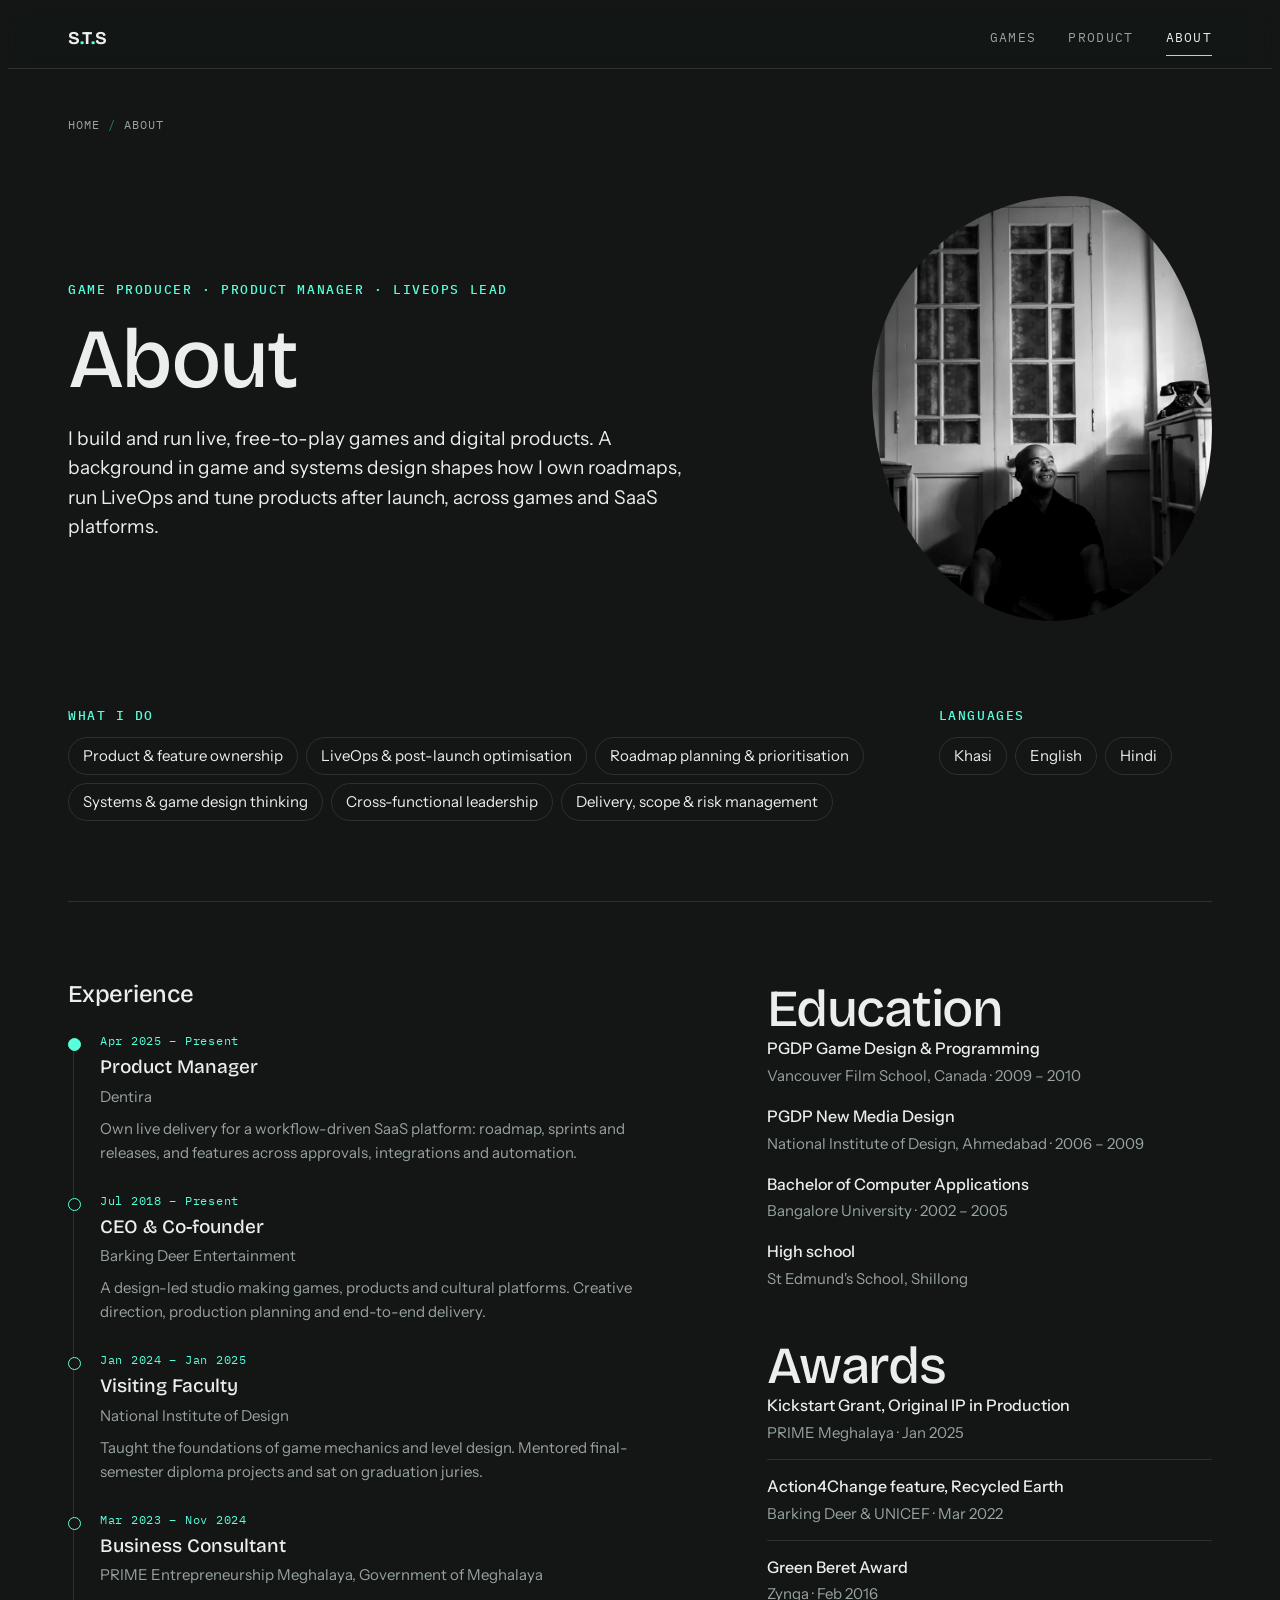
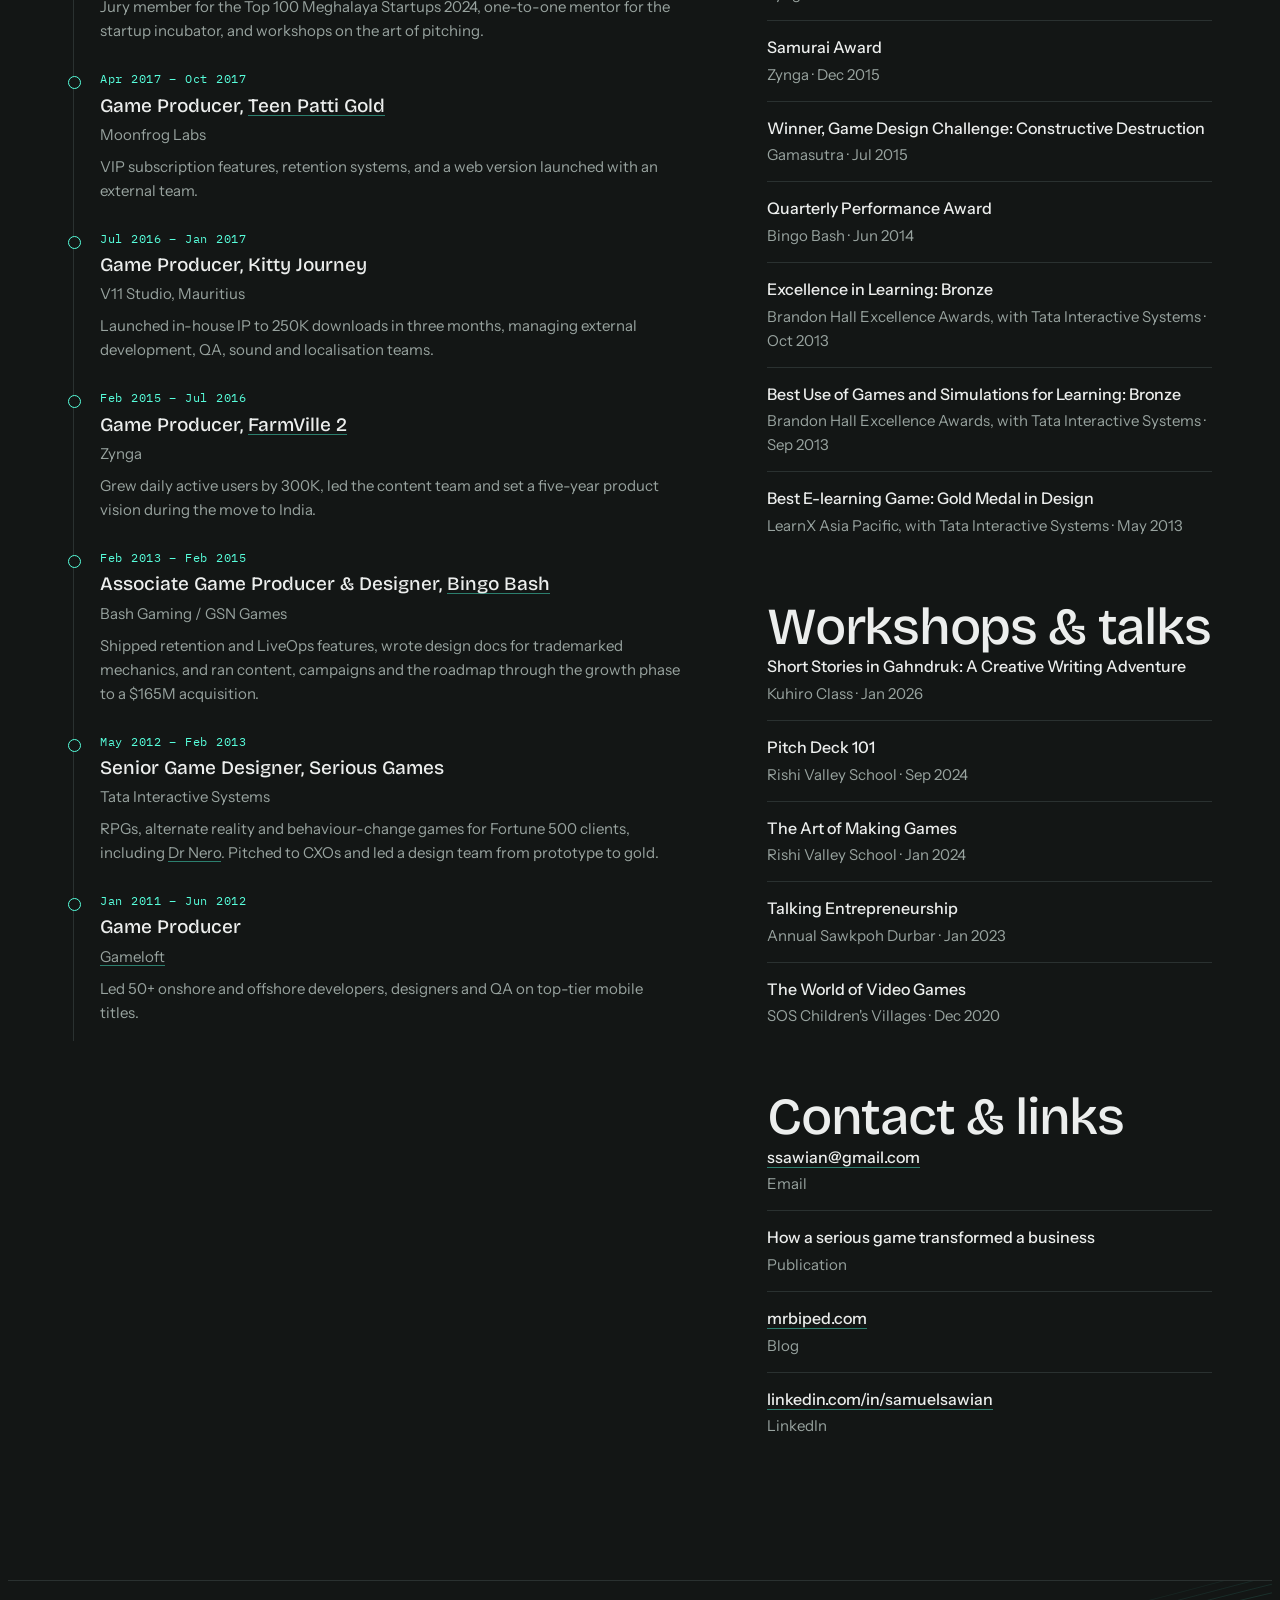
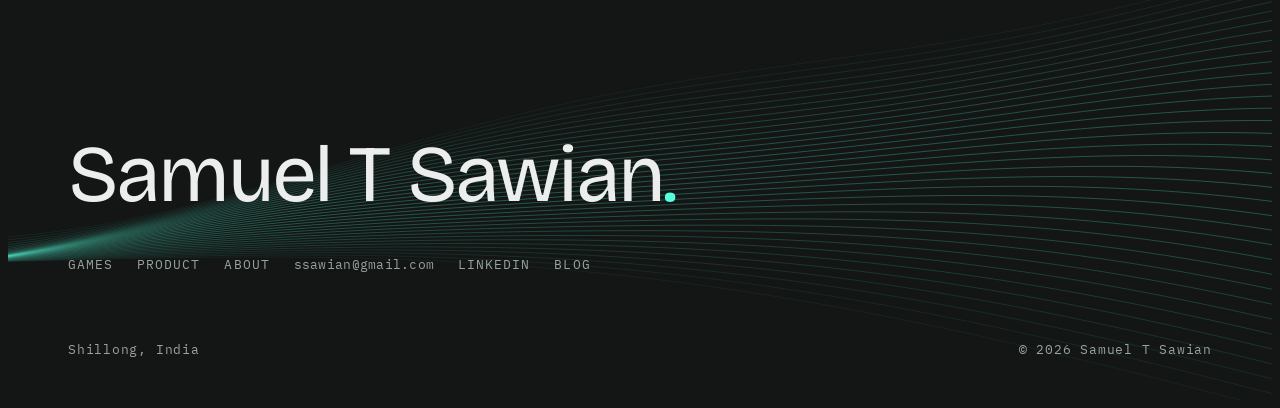
==== about/index.html @ d0a37723 "Portfolio site: multi-page static build Co-Authored-By: Claude Opus 5.5 <noreply@anthropic.com> Clau" ====
<!doctype html>
<html lang="en-IN">
<head>
<meta charset="utf-8">
<meta name="viewport" content="width=device-width, initial-scale=1, viewport-fit=cover">
<title>About Samuel T Sawian | Experience, Awards &amp; Talks</title>
<meta name="description" content="Experience at Dentira, Barking Deer Entertainment, NID, Zynga, GSN, Moonfrog, Tata Interactive and Gameloft, plus awards, education and talks.">
<meta name="author" content="Samuel T Sawian">
<meta name="robots" content="index, follow, max-image-preview:large">
<link rel="canonical" href="https://degrimboy.github.io/portfolio/about/">
<meta name="theme-color" content="#131615">
<meta name="color-scheme" content="dark">
<link rel="icon" href="../favicon.ico" sizes="32x32">
<link rel="icon" href="../assets/favicon.svg" type="image/svg+xml">
<link rel="apple-touch-icon" href="../assets/apple-touch-icon.png">
<link rel="manifest" href="../site.webmanifest">
<link rel="preload" href="../assets/fonts/bricolage-grotesque-latin-wght-normal.woff2" as="font" type="font/woff2" crossorigin>
<link rel="preload" href="../assets/fonts/instrument-sans-latin-400-normal.woff2" as="font" type="font/woff2" crossorigin>
<link rel="stylesheet" href="../assets/site.css">
<meta property="og:site_name" content="Samuel T Sawian">
<meta property="og:type" content="profile">
<meta property="og:title" content="About Samuel T Sawian | Experience, Awards &amp; Talks">
<meta property="og:description" content="Experience at Dentira, Barking Deer Entertainment, NID, Zynga, GSN, Moonfrog, Tata Interactive and Gameloft, plus awards, education and talks.">
<meta property="og:url" content="https://degrimboy.github.io/portfolio/about/">
<meta property="og:image" content="https://degrimboy.github.io/portfolio/assets/og/about.jpg">
<meta property="og:image:width" content="1200">
<meta property="og:image:height" content="630">
<meta property="og:image:alt" content="About Samuel T Sawian | Experience, Awards &amp; Talks">
<meta property="og:locale" content="en_IN">
<meta name="twitter:card" content="summary_large_image">
<meta name="twitter:title" content="About Samuel T Sawian | Experience, Awards &amp; Talks">
<meta name="twitter:description" content="Experience at Dentira, Barking Deer Entertainment, NID, Zynga, GSN, Moonfrog, Tata Interactive and Gameloft, plus awards, education and talks.">
<meta name="twitter:image" content="https://degrimboy.github.io/portfolio/assets/og/about.jpg">
<script type="application/ld+json">{"@context": "https://schema.org", "@graph": [{"@type": "ProfilePage", "name": "About Samuel T Sawian | Experience, Awards & Talks", "description": "Experience at Dentira, Barking Deer Entertainment, NID, Zynga, GSN, Moonfrog, Tata Interactive and Gameloft, plus awards, education and talks.", "inLanguage": "en-IN", "url": "https://degrimboy.github.io/portfolio/about/", "isPartOf": {"@id": "https://degrimboy.github.io/portfolio/#website"}, "primaryImageOfPage": "https://degrimboy.github.io/portfolio/assets/og/about.jpg", "mainEntity": {"@type": "Person", "name": "Samuel T Sawian", "alternateName": "Samuel Sawian", "jobTitle": "Game Producer and Product Manager", "description": "Game producer, product manager and LiveOps lead with over a decade building live, free-to-play games and digital products.", "email": "mailto:ssawian@gmail.com", "sameAs": ["https://www.linkedin.com/in/samuelsawian", "https://mrbiped.com/"], "address": {"@type": "PostalAddress", "addressLocality": "Shillong", "addressRegion": "Meghalaya", "addressCountry": "IN"}, "worksFor": [{"@type": "Organization", "name": "Barking Deer Entertainment"}, {"@type": "Organization", "name": "Dentira"}], "alumniOf": [{"@type": "CollegeOrUniversity", "name": "Vancouver Film School"}, {"@type": "CollegeOrUniversity", "name": "National Institute of Design"}, {"@type": "CollegeOrUniversity", "name": "Bangalore University"}], "knowsLanguage": ["kha", "en", "hi"], "knowsAbout": ["Game design", "Game production", "LiveOps", "Product management", "Free-to-play games", "UX design", "Brand identity"], "@id": "https://degrimboy.github.io/portfolio/#person", "url": "https://degrimboy.github.io/portfolio/", "image": "https://degrimboy.github.io/portfolio/assets/img/portrait.webp"}}, {"@type": "BreadcrumbList", "itemListElement": [{"@type": "ListItem", "position": 1, "name": "Home", "item": "https://degrimboy.github.io/portfolio/"}, {"@type": "ListItem", "position": 2, "name": "About", "item": "https://degrimboy.github.io/portfolio/about/"}]}]}</script>
<script src="../assets/site.js" defer></script>
</head>
<body>
<a class="skip" href="#main">Skip to content</a>
<header class="top">
  <div class="wrap">
    <a class="mark" href="../" aria-label="Samuel T Sawian, home">S<span>.</span>T<span>.</span>S</a>
    <nav class="nav" aria-label="Main"><a href="../games/">Games</a><a href="../product/">Product</a><a href="../about/" aria-current="page">About</a></nav>
  </div>
</header>
<main id="main">
<nav class="crumbs wrap" aria-label="Breadcrumb"><ol><li><a href="../">Home</a></li><li aria-current="page">About</li></ol></nav>
<section class="wrap about-hero">
    <div>
      <span class="label">Game Producer · Product Manager · LiveOps Lead</span>
      <h1 style="margin-top:14px">About</h1>
      <p class="lead">I build and run live, free-to-play games and digital products. A background in game and systems design shapes how I own roadmaps, run LiveOps and tune products after launch, across games and SaaS platforms.</p>
    </div>
    <div class="portrait"><img src="../assets/img/portrait.webp" srcset="../assets/img/portrait-800.webp 800w, ../assets/img/portrait.webp 1208w" sizes="(max-width: 900px) 280px, 340px" alt="Black and white portrait of Samuel T Sawian seated by a window" width="1208" height="1815" fetchpriority="high"></div>
  </section>
  <section class="section" style="padding-top:0">
    <div class="wrap">
      <div class="intro">
        <div>
          <h2 class="label">What I do</h2>
          <ul class="chips">
            <li>Product &amp; feature ownership</li><li>LiveOps &amp; post-launch optimisation</li><li>Roadmap planning &amp; prioritisation</li>
            <li>Systems &amp; game design thinking</li><li>Cross-functional leadership</li><li>Delivery, scope &amp; risk management</li>
          </ul>
        </div>
        <div>
          <h2 class="label">Languages</h2>
          <ul class="chips"><li>Khasi</li><li>English</li><li>Hindi</li></ul>
        </div>
      </div>
      <div class="about-grid">
        <div>
          <h2 class="col-head">Experience</h2>
          <ol class="timeline">
            <li><span class="when">Apr 2025 – Present</span><span class="role">Product Manager</span><span class="where">Dentira</span><span class="what">Own live delivery for a workflow-driven SaaS platform: roadmap, sprints and releases, and features across approvals, integrations and automation.</span></li>
            <li><span class="when">Jul 2018 – Present</span><span class="role">CEO &amp; Co-founder</span><span class="where">Barking Deer Entertainment</span><span class="what">A design-led studio making games, products and cultural platforms. Creative direction, production planning and end-to-end delivery.</span></li>
            <li><span class="when">Jan 2024 – Jan 2025</span><span class="role">Visiting Faculty</span><span class="where">National Institute of Design</span><span class="what">Taught the foundations of game mechanics and level design. Mentored final-semester diploma projects and sat on graduation juries.</span></li>
            <li><span class="when">Mar 2023 – Nov 2024</span><span class="role">Business Consultant</span><span class="where">PRIME Entrepreneurship Meghalaya, Government of Meghalaya</span><span class="what">Jury member for the Top 100 Meghalaya Startups 2024, one-to-one mentor for the startup incubator, and workshops on the art of pitching.</span></li>
            <li><span class="when">Apr 2017 – Oct 2017</span><span class="role">Game Producer, <a href="../games/teen-patti-gold/">Teen Patti Gold</a></span><span class="where">Moonfrog Labs</span><span class="what">VIP subscription features, retention systems, and a web version launched with an external team.</span></li>
            <li><span class="when">Jul 2016 – Jan 2017</span><span class="role">Game Producer, Kitty Journey</span><span class="where">V11 Studio, Mauritius</span><span class="what">Launched in-house IP to 250K downloads in three months, managing external development, QA, sound and localisation teams.</span></li>
            <li><span class="when">Feb 2015 – Jul 2016</span><span class="role">Game Producer, <a href="../games/farmville-2/">FarmVille 2</a></span><span class="where">Zynga</span><span class="what">Grew daily active users by 300K, led the content team and set a five-year product vision during the move to India.</span></li>
            <li><span class="when">Feb 2013 – Feb 2015</span><span class="role">Associate Game Producer &amp; Designer, <a href="../games/bingo-bash/">Bingo Bash</a></span><span class="where">Bash Gaming / GSN Games</span><span class="what">Shipped retention and LiveOps features, wrote design docs for trademarked mechanics, and ran content, campaigns and the roadmap through the growth phase to a $165M acquisition.</span></li>
            <li><span class="when">May 2012 – Feb 2013</span><span class="role">Senior Game Designer, Serious Games</span><span class="where">Tata Interactive Systems</span><span class="what">RPGs, alternate reality and behaviour-change games for Fortune 500 clients, including <a href="../games/dr-nero/">Dr Nero</a>. Pitched to CXOs and led a design team from prototype to gold.</span></li>
            <li><span class="when">Jan 2011 – Jun 2012</span><span class="role">Game Producer</span><span class="where"><a href="../games/gameloft/">Gameloft</a></span><span class="what">Led 50+ onshore and offshore developers, designers and QA on top-tier mobile titles.</span></li>
          </ol>
        </div>
        <div class="side">
          <div>
            <h2 class="h3like">Education</h2>
            <div class="edu">
              <div><b>PGDP Game Design &amp; Programming</b><span>Vancouver Film School, Canada · 2009 – 2010</span></div>
              <div><b>PGDP New Media Design</b><span>National Institute of Design, Ahmedabad · 2006 – 2009</span></div>
              <div><b>Bachelor of Computer Applications</b><span>Bangalore University · 2002 – 2005</span></div>
              <div><b>High school</b><span>St Edmund's School, Shillong</span></div>
            </div>
          </div>
          <div>
            <h2 class="h3like">Awards</h2>
            <ul class="awards">
              <li><b>Kickstart Grant, Original IP in Production</b><span>PRIME Meghalaya · Jan 2025</span></li>
              <li><b>Action4Change feature, Recycled Earth</b><span>Barking Deer &amp; UNICEF · Mar 2022</span></li>
              <li><b>Green Beret Award</b><span>Zynga · Feb 2016</span></li>
              <li><b>Samurai Award</b><span>Zynga · Dec 2015</span></li>
              <li><b>Winner, Game Design Challenge: Constructive Destruction</b><span>Gamasutra · Jul 2015</span></li>
              <li><b>Quarterly Performance Award</b><span>Bingo Bash · Jun 2014</span></li>
              <li><b>Excellence in Learning: Bronze</b><span>Brandon Hall Excellence Awards, with Tata Interactive Systems · Oct 2013</span></li>
              <li><b>Best Use of Games and Simulations for Learning: Bronze</b><span>Brandon Hall Excellence Awards, with Tata Interactive Systems · Sep 2013</span></li>
              <li><b>Best E-learning Game: Gold Medal in Design</b><span>LearnX Asia Pacific, with Tata Interactive Systems · May 2013</span></li>
            </ul>
          </div>
          <div>
            <h2 class="h3like">Workshops &amp; talks</h2>
            <ul class="awards">
              <li><b>Short Stories in Gahndruk: A Creative Writing Adventure</b><span>Kuhiro Class · Jan 2026</span></li>
              <li><b>Pitch Deck 101</b><span>Rishi Valley School · Sep 2024</span></li>
              <li><b>The Art of Making Games</b><span>Rishi Valley School · Jan 2024</span></li>
              <li><b>Talking Entrepreneurship</b><span>Annual Sawkpoh Durbar · Jan 2023</span></li>
              <li><b>The World of Video Games</b><span>SOS Children's Villages · Dec 2020</span></li>
            </ul>
          </div>
          <div>
            <h2 class="h3like">Contact &amp; links</h2>
            <ul class="awards">
              <li><b><a href="mailto:ssawian@gmail.com">ssawian@gmail.com</a></b><span>Email</span></li>
              <li><b>How a serious game transformed a business</b><span>Publication</span></li>
              <li><b><a href="https://mrbiped.com/" target="_blank" rel="noopener">mrbiped.com</a></b><span>Blog</span></li>
              <li><b><a href="https://www.linkedin.com/in/samuelsawian" target="_blank" rel="noopener">linkedin.com/in/samuelsawian</a></b><span>LinkedIn</span></li>
            </ul>
          </div>
        </div>
      </div>
    </div>
  </section>
</main>
<footer class="end">
  <canvas id="waves2" aria-hidden="true"></canvas>
  <div class="wrap foot">
    <div class="foot-top">
      <p>Samuel T Sawian<span style="color:var(--accent)">.</span></p>
      <ul class="foot-links"><li><a href="../games/">Games</a></li><li><a href="../product/">Product</a></li><li><a href="../about/">About</a></li><li><a href="mailto:ssawian@gmail.com">ssawian@gmail.com</a></li><li><a href="https://www.linkedin.com/in/samuelsawian" target="_blank" rel="noopener">LinkedIn</a></li><li><a href="https://mrbiped.com/" target="_blank" rel="noopener">Blog</a></li></ul>
    </div>
    <div class="row"><span>Shillong, India</span><span>© 2026 Samuel T Sawian</span></div>
  </div>
</footer>
<dialog class="lb" id="lb" aria-label="Image viewer">
  <button type="button" id="lbClose">Close</button>
  <img id="lbImg" alt="">
  <p id="lbCap"></p>
</dialog>
</body>
</html>
---- assets/site.css ----
/* Generated from _src/base.css + _src/extra.css. Edit those, then run _src/build.py. */
@font-face{font-family:"Bricolage Grotesque";src:url(fonts/bricolage-grotesque-latin-wght-normal.woff2) format("woff2");font-weight:200 800;font-style:normal;font-display:swap}
@font-face{font-family:"Instrument Sans";src:url(fonts/instrument-sans-latin-400-normal.woff2) format("woff2");font-weight:400;font-style:normal;font-display:swap}
@font-face{font-family:"Instrument Sans";src:url(fonts/instrument-sans-latin-500-normal.woff2) format("woff2");font-weight:500;font-style:normal;font-display:swap}
@font-face{font-family:"Instrument Sans";src:url(fonts/instrument-sans-latin-600-normal.woff2) format("woff2");font-weight:600;font-style:normal;font-display:swap}
@font-face{font-family:"IBM Plex Mono";src:url(fonts/ibm-plex-mono-latin-400-normal.woff2) format("woff2");font-weight:400;font-style:normal;font-display:swap}
@font-face{font-family:"IBM Plex Mono";src:url(fonts/ibm-plex-mono-latin-500-normal.woff2) format("woff2");font-weight:500;font-style:normal;font-display:swap}
.visually-hidden{position:absolute!important;width:1px;height:1px;padding:0;margin:-1px;overflow:hidden;clip:rect(0,0,0,0);white-space:nowrap;border:0}
.h3like{font-size:var(--s4);letter-spacing:-.025em}

/* Layout: slide-deck spreads on a charcoal ground — big left-set titles, teal mono labels, images cropped into organic blobs, flowing teal wave lines as the one motif. Single dark look, by choice, matching the source decks. */
:root{
  --bg:#131615;
  --surface:#1a1e1d;
  --line:#2a3130;
  --fg:#eceeed;
  --muted:#98a39f;
  --accent:#57ffdc;
  --accent-dim:#2c7f6e;
  --display:"Bricolage Grotesque", "Avenir Next", "Segoe UI", system-ui, sans-serif;
  --body:"Instrument Sans", "Helvetica Neue", "Segoe UI", system-ui, sans-serif;
  --mono:"IBM Plex Mono", ui-monospace, "SFMono-Regular", Menlo, monospace;
  --s-1:.8125rem; --s0:1rem; --s1:1.1875rem; --s2:1.5rem; --s3:2.25rem; --s4:3.25rem; --s5:clamp(3rem, 9vw, 7rem);
  --gut:clamp(16px, 4vw, 48px);
  --max:1240px;
  color-scheme:dark;
}
*{box-sizing:border-box}
html{scroll-behavior:smooth;scroll-padding-top:72px}
@media (prefers-reduced-motion:reduce){html{scroll-behavior:auto}}
body{background:var(--bg);color:var(--fg);font-family:var(--body);font-size:var(--s0);line-height:1.6;-webkit-font-smoothing:antialiased;overflow-x:hidden}
img{max-width:100%;display:block;height:auto}
a{color:inherit}
a:focus-visible,button:focus-visible{outline:2px solid var(--accent);outline-offset:3px;border-radius:4px}
h1,h2,h3{font-family:var(--display);font-weight:500;line-height:1.05;margin:0;text-wrap:balance;letter-spacing:-.01em}
p{margin:0}
.wrap{max-width:var(--max);margin-inline:auto;padding-inline:var(--gut)}
.label{font-family:var(--mono);font-size:var(--s-1);letter-spacing:.12em;text-transform:uppercase;color:var(--accent);font-weight:500}
.muted{color:var(--muted)}
.prose{max-width:62ch;display:grid;gap:1em}
.prose p{color:var(--muted)}

/* header */
.top{position:sticky;top:env(safe-area-inset-top,0px);z-index:20;background:color-mix(in srgb, var(--bg) 82%, transparent);backdrop-filter:blur(10px);-webkit-backdrop-filter:blur(10px);border-bottom:1px solid var(--line)}
.top .wrap{display:flex;align-items:center;justify-content:space-between;gap:16px;height:60px}
.mark{font-family:var(--display);font-weight:700;font-size:1.125rem;text-decoration:none;letter-spacing:-.02em}
.mark span{color:var(--accent)}
.nav{display:flex;gap:clamp(14px,3vw,32px);font-family:var(--mono);font-size:var(--s-1);letter-spacing:.1em;text-transform:uppercase}
.nav a{text-decoration:none;color:var(--muted);transition:color .2s}
.nav a:hover{color:var(--accent)}

/* hero */
.hero{position:relative;overflow:hidden;border-bottom:1px solid var(--line)}
#waves{position:absolute;inset:0;width:100%;height:100%;pointer-events:none;opacity:.9}
.hero .wrap{position:relative;display:grid;grid-template-columns:minmax(0,1.25fr) minmax(0,.75fr);gap:clamp(24px,5vw,72px);align-items:center;padding-block:clamp(48px,9vw,112px) clamp(40px,7vw,88px)}
.hero h1{font-size:var(--s5);font-weight:500;letter-spacing:-.035em;line-height:.92}
.hero h1 em{font-style:normal;color:var(--accent)}
.tagline{margin-top:20px}
.lede{margin-top:28px;font-size:var(--s1);max-width:40ch;color:var(--fg);line-height:1.5}
.lede span{color:var(--muted)}
.portrait{justify-self:end;width:100%;max-width:380px;aspect-ratio:4/5;overflow:hidden;border-radius:58% 42% 47% 53% / 46% 55% 45% 54%;animation:morph 18s ease-in-out infinite alternate;background:var(--surface)}
.portrait img{width:100%;height:100%;object-fit:cover;object-position:50% 30%;filter:grayscale(1) contrast(1.05)}
@keyframes morph{to{border-radius:44% 56% 60% 40% / 56% 42% 58% 44%}}

.stats{display:grid;grid-template-columns:repeat(4,minmax(0,1fr));border-top:1px solid var(--line);position:relative;background:color-mix(in srgb, var(--bg) 70%, transparent)}
.stat{padding:24px var(--gut) 28px;border-right:1px solid var(--line);display:grid;gap:6px;align-content:start}
.stat:last-child{border-right:0}
.stat b{font-family:var(--display);font-weight:500;font-size:var(--s3);line-height:1;letter-spacing:-.02em;font-variant-numeric:tabular-nums}
.stat span{font-size:var(--s-1);color:var(--muted);line-height:1.4}

/* now */
.now{border-bottom:1px solid var(--line)}
.now .wrap{display:grid;grid-template-columns:minmax(0,220px) minmax(0,1fr);gap:24px;padding-block:40px;align-items:baseline}
.now p{font-family:var(--display);font-size:var(--s2);line-height:1.25;max-width:36ch}
.now p i{font-style:italic;color:var(--accent)}
.now small{display:block;margin-top:10px;font-family:var(--body);font-size:var(--s0);color:var(--muted)}

/* section heads */
.section{padding-block:clamp(64px,10vw,128px)}
.section-head{display:grid;grid-template-columns:minmax(0,1fr) minmax(0,1fr);gap:24px;align-items:end;margin-bottom:clamp(40px,7vw,88px)}
.section-head h2{font-size:clamp(2.5rem,7vw,5rem);letter-spacing:-.03em}
.section-head p{color:var(--muted);max-width:46ch;justify-self:end}

/* project spread */
.project{display:grid;grid-template-columns:minmax(0,5fr) minmax(0,7fr);gap:clamp(28px,5vw,72px);align-items:center;padding-block:clamp(40px,6vw,72px);border-top:1px solid var(--line)}
.project.flip{grid-template-columns:minmax(0,7fr) minmax(0,5fr)}
.project.flip .p-text{order:2}
.p-text{display:grid;gap:20px;align-content:start;min-width:0}
.p-text h3{font-size:var(--s4);letter-spacing:-.025em}
.p-text .summary{font-size:var(--s1);line-height:1.5;max-width:38ch}
.facts{display:grid;grid-template-columns:auto 1fr;gap:6px 18px;font-size:.9375rem;margin:0}
.facts dt{font-family:var(--mono);font-size:.75rem;letter-spacing:.1em;text-transform:uppercase;color:var(--muted);padding-top:3px}
.facts dd{margin:0}
.highlights{list-style:none;margin:0;padding:0;display:grid;gap:10px}
.highlights li{position:relative;padding-left:22px;color:var(--fg)}
.highlights li::before{content:"";position:absolute;left:0;top:.62em;width:10px;height:1px;background:var(--accent)}
.highlights li strong{font-weight:600;color:var(--accent);font-variant-numeric:tabular-nums}
.blob{overflow:hidden;background:var(--surface);border-radius:46% 54% 42% 58% / 52% 44% 56% 48%}
.blob.b2{border-radius:56% 44% 53% 47% / 42% 58% 42% 58%}
.blob.b3{border-radius:38% 62% 55% 45% / 55% 40% 60% 45%}
.blob img{width:100%;height:100%;object-fit:cover}
.p-media{min-width:0;position:relative}
.p-media .blob{aspect-ratio:4/3}
.p-media .icon{position:absolute;width:64px;height:64px;border-radius:14px;bottom:4%;left:-2%;box-shadow:0 10px 30px rgba(0,0,0,.5);border:2px solid var(--bg)}
.flip .p-media .icon{left:auto;right:-2%}
.zoom{cursor:zoom-in;transition:transform .5s cubic-bezier(.2,.7,.2,1)}
.blob:hover .zoom{transform:scale(1.03)}

/* case study */
.case{border-top:1px solid var(--line);padding-block:clamp(40px,6vw,72px);display:grid;gap:clamp(32px,5vw,56px)}
.case-head{display:grid;grid-template-columns:minmax(0,5fr) minmax(0,7fr);gap:clamp(28px,5vw,72px);align-items:start}
.two{display:grid;grid-template-columns:repeat(2,minmax(0,1fr));gap:clamp(24px,4vw,56px)}
.two h4,.case h4{font-family:var(--display);font-weight:500;font-size:var(--s2);margin:0 0 14px}
.shots{display:grid;grid-template-columns:repeat(4,minmax(0,1fr));gap:12px}
.shots img{border-radius:10px;border:1px solid var(--line);width:100%;aspect-ratio:712/496;object-fit:cover}
.pull{font-family:var(--display);font-size:var(--s2);line-height:1.3;max-width:34ch;padding-left:20px;border-left:1px solid var(--accent)}

/* small game cards */
.more{border-top:1px solid var(--line);padding-top:clamp(40px,6vw,72px)}
.more > .label{display:block;margin-bottom:28px}
.cards{display:grid;grid-template-columns:repeat(3,minmax(0,1fr));gap:clamp(20px,3vw,36px)}
.card{display:grid;gap:14px;align-content:start;min-width:0}
.card .blob{aspect-ratio:16/10}
.card h3{font-size:var(--s2)}
.card p{color:var(--muted);font-size:.9375rem}
.card .meta{font-family:var(--mono);font-size:.75rem;letter-spacing:.06em;color:var(--muted);text-transform:uppercase}

/* gameloft band */
.band{position:relative;margin-block:clamp(40px,6vw,72px) 0;border-radius:28px;overflow:hidden;min-height:420px;display:flex;align-items:flex-end;background:var(--surface)}
.band > img{position:absolute;inset:0;width:100%;height:100%;object-fit:cover;opacity:.55}
.band::after{content:"";position:absolute;inset:0;background:linear-gradient(to top, var(--bg) 8%, transparent 75%)}
.band-inner{position:relative;z-index:1;padding:clamp(20px,4vw,48px);display:grid;grid-template-columns:minmax(0,1fr) auto;gap:24px;align-items:end;width:100%}
.band h3{font-size:var(--s4)}
.band ul{list-style:none;padding:0;margin:14px 0 0;display:flex;flex-wrap:wrap;gap:6px 18px;color:var(--fg)}
.icons{display:grid;grid-template-columns:repeat(4,56px);gap:10px}
.icons img{width:56px;height:56px;object-fit:cover;border-radius:12px;box-shadow:0 6px 20px rgba(0,0,0,.45)}

/* product */
.product-zone{background:var(--surface);border-block:1px solid var(--line)}
.product-zone .project,.product-zone .case{border-color:var(--line)}
.steps{list-style:none;margin:0;padding:0;display:grid;grid-template-columns:repeat(4,minmax(0,1fr));gap:0;border-top:1px solid var(--line)}
.steps li{padding:20px 20px 0 0;display:grid;gap:10px;align-content:start;border-right:1px solid var(--line);padding-right:20px}
.steps li + li{padding-left:20px}
.steps li:last-child{border-right:0}
.steps b{font-family:var(--mono);color:var(--accent);font-weight:500;font-size:var(--s-1)}
.users{display:grid;gap:clamp(36px,5vw,56px)}
.user{display:grid;grid-template-columns:minmax(0,4fr) minmax(0,8fr);gap:clamp(24px,4vw,56px);align-items:start}
.user h4{margin-bottom:10px}
.user .prose{gap:.75em}
.phones{display:flex;gap:12px;overflow-x:auto;padding-bottom:8px;scroll-snap-type:x mandatory}
.phone{flex:0 0 auto;width:132px;display:grid;gap:8px;scroll-snap-align:start}
.phone img{width:132px;aspect-ratio:252/448;object-fit:cover;border-radius:14px;border:1px solid var(--line)}
.phone span{font-family:var(--mono);font-size:.6875rem;letter-spacing:.08em;text-transform:uppercase;color:var(--muted)}
.acclaim{display:grid;grid-template-columns:minmax(0,4fr) minmax(0,8fr);gap:clamp(24px,4vw,56px);align-items:center}
.pages{display:grid;grid-template-columns:repeat(6,minmax(0,1fr));gap:10px}
.pages img{border-radius:6px;aspect-ratio:656/820;object-fit:cover;width:100%}
.stats-inline{display:grid;grid-template-columns:repeat(4,minmax(0,1fr));gap:0;border-block:1px solid var(--line)}
.stats-inline div{padding:18px 18px 18px 0;display:grid;gap:4px;border-right:1px solid var(--line)}
.stats-inline div + div{padding-left:18px}
.stats-inline div:last-child{border-right:0}
.stats-inline b{font-family:var(--display);font-weight:500;font-size:var(--s3);line-height:1;font-variant-numeric:tabular-nums}
.stats-inline span{font-size:var(--s-1);color:var(--muted);line-height:1.4}

.gallery{display:grid;grid-template-columns:1.4fr 1fr 1fr;grid-template-rows:auto auto;gap:12px}
.gallery img{width:100%;height:100%;object-fit:cover;border-radius:12px}
.gallery .g-a{grid-row:span 2}
.paper{background:#f2efe9;color:#1b1b1b;border-radius:20px;padding:clamp(24px,4vw,48px);display:grid;grid-template-columns:minmax(0,7fr) minmax(0,5fr);gap:clamp(24px,4vw,48px);align-items:center}
.paper h4{color:#1b1b1b}
.paper p{color:#4a4a47}
.paper .tags{display:flex;flex-wrap:wrap;gap:6px;margin-top:6px}
.paper .tags span{font-family:var(--mono);font-size:.75rem;border:1px solid #c9c4ba;border-radius:999px;padding:3px 10px;color:#2b2b29}
.paper .logo-tile{background:#151515;border-radius:16px;padding:28px;display:grid;place-items:center}
.pack{display:grid;grid-template-columns:repeat(2,minmax(0,1fr));gap:12px}
.pack img{border-radius:12px;width:100%;aspect-ratio:3/2;object-fit:cover}
.foodline{display:flex;gap:10px;overflow-x:auto;padding-bottom:10px;scroll-snap-type:x proximity}
.foodline img{flex:0 0 auto;height:220px;width:auto;border-radius:10px;scroll-snap-align:start}

/* about */
.about-grid{display:grid;grid-template-columns:minmax(0,7fr) minmax(0,5fr);gap:clamp(40px,6vw,96px)}
.timeline{list-style:none;margin:0;padding:0;position:relative}
.timeline::before{content:"";position:absolute;left:5px;top:10px;bottom:10px;width:1px;background:var(--line)}
.timeline li{position:relative;padding:0 0 26px 32px;display:grid;gap:2px}
.timeline li::before{content:"";position:absolute;left:0;top:7px;width:11px;height:11px;border-radius:50%;background:var(--bg);border:1px solid var(--accent)}
.timeline li:first-child::before{background:var(--accent)}
.timeline .role{font-family:var(--display);font-size:var(--s1);font-weight:500}
.timeline .where{color:var(--muted);font-size:.9375rem}
.timeline .when{font-family:var(--mono);font-size:.75rem;letter-spacing:.06em;color:var(--accent);font-variant-numeric:tabular-nums}
.side{display:grid;gap:48px;align-content:start}
.side h3{font-size:var(--s2);margin-bottom:18px}
.edu{display:grid;gap:16px}
.edu div{display:grid;gap:2px}
.edu b{font-weight:500}
.edu span{color:var(--muted);font-size:.9375rem}
.awards{list-style:none;margin:0;padding:0;display:grid;gap:14px}
.awards li{display:grid;gap:2px;padding-bottom:14px;border-bottom:1px solid var(--line)}
.awards li:last-child{border-bottom:0}
.awards b{font-weight:500}
.awards span{color:var(--muted);font-size:.9375rem}


.intro{display:grid;grid-template-columns:minmax(0,3fr) minmax(0,1fr);gap:clamp(24px,4vw,56px);padding-block:0 clamp(48px,7vw,80px);margin-bottom:clamp(48px,7vw,80px);border-bottom:1px solid var(--line)}
.chips{list-style:none;margin:14px 0 0;padding:0;display:flex;flex-wrap:wrap;gap:8px}
.chips li{border:1px solid var(--line);border-radius:999px;padding:6px 14px;font-size:.9375rem;color:var(--fg)}
.col-head{font-size:var(--s2);margin-bottom:24px}
.timeline .what{color:var(--muted);font-size:.9375rem;margin-top:6px;max-width:58ch}
.awards a{text-decoration:none;border-bottom:1px solid var(--accent-dim)}
.awards a:hover{color:var(--accent);border-color:var(--accent)}
.others{display:grid;grid-template-columns:repeat(2,minmax(0,1fr));gap:clamp(24px,4vw,56px)}
.others article{display:grid;gap:10px;align-content:start;padding-top:20px;border-top:1px solid var(--line);min-width:0}
.others h3{font-size:var(--s3)}
.others p{color:var(--muted);max-width:60ch}
.others .meta{font-family:var(--mono);font-size:.75rem;letter-spacing:.06em;color:var(--muted);text-transform:uppercase}
@media (max-width:900px){.intro,.others{grid-template-columns:minmax(0,1fr)}}

.play{display:flex;flex-wrap:wrap;gap:8px}
.play a{display:inline-flex;align-items:center;gap:6px;text-decoration:none;font-family:var(--mono);font-size:.75rem;letter-spacing:.08em;text-transform:uppercase;padding:8px 14px;border:1px solid var(--accent-dim);border-radius:999px;color:var(--fg);transition:border-color .2s,color .2s,background .2s}
.play a:hover{border-color:var(--accent);color:var(--accent);background:color-mix(in srgb, var(--accent) 8%, transparent)}
/* footer */
.end{position:relative;overflow:hidden;border-top:1px solid var(--line)}
#waves2{position:absolute;inset:0;width:100%;height:100%;pointer-events:none}
.end .wrap{position:relative;padding-block:clamp(80px,12vw,160px) 40px;display:grid;gap:56px}
.end h2{font-size:var(--s5);letter-spacing:-.035em}
.end .row{display:flex;justify-content:space-between;flex-wrap:wrap;gap:12px;font-family:var(--mono);font-size:var(--s-1);color:var(--muted);letter-spacing:.06em}

/* lightbox */
dialog.lb{border:0;padding:0;background:transparent;max-width:min(92vw,1400px);max-height:92vh}
dialog.lb::backdrop{background:rgba(8,10,10,.88)}
dialog.lb img{max-height:86vh;width:auto;margin:auto;border-radius:10px}
dialog.lb button{position:fixed;top:calc(16px + env(safe-area-inset-top,0px));right:16px;background:var(--surface);color:var(--fg);border:1px solid var(--line);border-radius:999px;padding:8px 16px;font-family:var(--mono);font-size:.75rem;letter-spacing:.1em;text-transform:uppercase;cursor:pointer}
dialog.lb p{color:var(--muted);text-align:center;margin-top:10px;font-size:var(--s-1)}

/* responsive */
@media (max-width:900px){
  .hero .wrap,.project,.project.flip,.case-head,.two,.user,.acclaim,.about-grid,.paper,.section-head,.now .wrap{grid-template-columns:minmax(0,1fr)}
  .project.flip .p-text{order:0}
  .portrait{justify-self:start;max-width:300px}
  .section-head p{justify-self:start}
  .stats,.stats-inline{grid-template-columns:repeat(2,minmax(0,1fr))}
  .stat:nth-child(2){border-right:0}
  .stat:nth-child(-n+2){border-bottom:1px solid var(--line)}
  .stats-inline div:nth-child(2){border-right:0}
  .stats-inline div:nth-child(3){padding-left:0}
  .stats-inline div:nth-child(-n+2){border-bottom:1px solid var(--line)}
  .cards{grid-template-columns:minmax(0,1fr)}
  .shots{grid-template-columns:repeat(2,minmax(0,1fr))}
  .steps{grid-template-columns:repeat(2,minmax(0,1fr))}
  .steps li{border-right:0;padding:20px 16px 20px 0}
  .steps li + li{padding-left:0}
  .pages{grid-template-columns:repeat(3,minmax(0,1fr))}
  .band-inner{grid-template-columns:minmax(0,1fr)}
  .band{display:block;min-height:0}
  .band > img{position:static;height:220px;opacity:.8}
  .band::after{display:none}
  .gallery{grid-template-columns:1fr 1fr}
  .gallery .g-a{grid-column:span 2;grid-row:auto}
}
@media (max-width:520px){
  .nav{gap:14px;font-size:.6875rem}
  .p-media .icon{width:48px;height:48px}
  .icons{grid-template-columns:repeat(4,48px)}
  .icons img{width:48px;height:48px}
  .foodline img{height:170px}
  .stat{padding-inline:16px}
}
@media (prefers-reduced-motion:reduce){
  .portrait{animation:none}
  .zoom{transition:none}
}

/* ---------- multi-page additions ---------- */
.skip{position:absolute;left:-9999px;top:calc(8px + env(safe-area-inset-top,0px));z-index:60;background:var(--accent);color:#06110e;padding:10px 16px;border-radius:8px;font-weight:600;text-decoration:none}
.skip:focus{left:16px}
.nav a{padding-block:8px}
.nav a[aria-current="page"]{color:var(--fg);box-shadow:inset 0 -1px 0 var(--accent)}
.section-head h1{font-size:clamp(2.5rem,7vw,5rem);letter-spacing:-.03em}

.crumbs{padding-top:clamp(24px,4vw,40px)}
.crumbs ol{list-style:none;display:flex;flex-wrap:wrap;gap:8px;padding:0;margin:0;font-family:var(--mono);font-size:.75rem;letter-spacing:.08em;text-transform:uppercase;color:var(--muted)}
.crumbs li+li::before{content:"/";margin-right:8px;color:var(--accent-dim)}
.crumbs li{display:flex;align-items:center;padding-block:6px}
.crumbs a{text-decoration:none}
.crumbs a:hover{color:var(--accent)}

.page-head{display:grid;grid-template-columns:minmax(0,5fr) minmax(0,7fr);gap:clamp(28px,5vw,72px);align-items:center;padding-block:clamp(28px,5vw,56px) clamp(48px,7vw,88px);border-bottom:1px solid var(--line)}
.page-head h1{font-size:clamp(2.75rem,7vw,5.25rem);letter-spacing:-.03em}
.page-body{display:grid;gap:clamp(48px,7vw,88px);padding-block:clamp(48px,7vw,88px)}
.cols{display:grid;grid-template-columns:minmax(0,5fr) minmax(0,7fr);gap:clamp(28px,5vw,72px);align-items:start}
.cols h2,.block h2{font-size:var(--s3);letter-spacing:-.02em}
.block{display:grid;gap:20px}
.block > h2 + .prose{margin-top:-4px}

.btn,.play a{display:inline-flex;align-items:center;gap:6px;min-height:40px;text-decoration:none;font-family:var(--mono);font-size:.75rem;letter-spacing:.08em;text-transform:uppercase;padding:8px 16px;border:1px solid var(--accent-dim);border-radius:999px;color:var(--fg);transition:border-color .2s,color .2s,background .2s}
.btn:hover,.play a:hover{border-color:var(--accent);color:var(--accent);background:color-mix(in srgb, var(--accent) 8%, transparent)}
.btn.solid{background:var(--accent);border-color:var(--accent);color:#06110e}
.btn.solid:hover{background:transparent;color:var(--accent)}
.actions{display:flex;flex-wrap:wrap;gap:10px}

.work-grid{display:grid;grid-template-columns:repeat(3,minmax(0,1fr));gap:clamp(28px,3.5vw,48px) clamp(20px,3vw,40px)}
.work-card{display:grid;gap:12px;align-content:start;text-decoration:none;min-width:0}
.work-card .blob{aspect-ratio:4/3}
.work-card img{transition:transform .5s cubic-bezier(.2,.7,.2,1)}
.work-card:hover img{transform:scale(1.04)}
.work-card h3{font-size:var(--s2);transition:color .2s}
.work-card:hover h3,.work-card:focus-visible h3{color:var(--accent)}
.work-card p{color:var(--muted);font-size:.9375rem}
.work-card .meta,.meta{font-family:var(--mono);font-size:.75rem;letter-spacing:.06em;color:var(--muted);text-transform:uppercase}

.teaser{display:grid;grid-template-columns:minmax(0,7fr) minmax(0,5fr);gap:clamp(32px,6vw,96px);align-items:start}
.teaser h2{font-size:clamp(2.25rem,6vw,4rem);letter-spacing:-.03em}
.teaser .lead{font-size:var(--s1);line-height:1.5;max-width:46ch;margin-top:20px}
.roles{list-style:none;margin:0;padding:0;display:grid}
.roles li{display:grid;gap:2px;padding-block:16px;border-bottom:1px solid var(--line)}
.roles li:first-child{border-top:1px solid var(--line)}
.roles b{font-weight:500;font-family:var(--display);font-size:var(--s1)}
.roles span{color:var(--muted);font-size:.9375rem}

.next{display:grid;grid-template-columns:repeat(2,minmax(0,1fr));gap:24px;border-top:1px solid var(--line);padding-block:clamp(32px,5vw,56px)}
.next a{text-decoration:none;display:grid;gap:6px;align-content:start}
.next a:last-child{text-align:right;justify-items:end}
.next b{font-family:var(--display);font-weight:500;font-size:var(--s3);line-height:1.1;transition:color .2s}
.next a:hover b{color:var(--accent)}

.about-hero{display:grid;grid-template-columns:minmax(0,7fr) minmax(0,5fr);gap:clamp(32px,6vw,96px);align-items:center;padding-block:clamp(28px,5vw,56px) clamp(48px,7vw,88px)}
.about-hero h1{font-size:clamp(2.75rem,7vw,5.25rem);letter-spacing:-.03em}
.about-hero .lead{font-size:var(--s1);line-height:1.55;max-width:48ch;margin-top:20px}
.about-hero .portrait{justify-self:end;max-width:340px}

.foot{display:grid;gap:40px}
.foot-top{display:flex;justify-content:space-between;align-items:end;gap:32px;flex-wrap:wrap}
.foot-top p{font-family:var(--display);font-size:clamp(2.5rem,7vw,5rem);line-height:1;letter-spacing:-.035em}
.foot-links{display:flex;flex-wrap:wrap;gap:8px 24px;list-style:none;margin:0;padding:0;font-family:var(--mono);font-size:var(--s-1);letter-spacing:.08em;text-transform:uppercase}
.foot-links a{text-decoration:none;color:var(--muted);padding-block:8px;display:inline-block}
.foot-links a:hover{color:var(--accent)}

.notfound{padding-block:clamp(80px,14vw,180px);display:grid;gap:24px;justify-items:start}
.notfound h1{font-size:var(--s5);letter-spacing:-.035em}

@media (max-width:900px){
  .page-head,.cols,.teaser,.about-hero{grid-template-columns:minmax(0,1fr)}
  .about-hero .portrait{justify-self:start;max-width:280px}
  .work-grid{grid-template-columns:repeat(2,minmax(0,1fr))}
}
@media (max-width:560px){
  .work-grid{grid-template-columns:minmax(0,1fr)}
  .next{grid-template-columns:minmax(0,1fr)}
  .next a:last-child{text-align:left;justify-items:start}
}
@media (prefers-reduced-motion:reduce){.work-card img{transition:none}}
.phone figcaption{font-family:var(--mono);font-size:.6875rem;letter-spacing:.08em;text-transform:uppercase;color:var(--muted)}
.timeline a,.what a{color:inherit;text-decoration-color:var(--accent-dim);text-underline-offset:3px}
.timeline a:hover{color:var(--accent)}
a.band{color:inherit}
a.band:hover .btn{border-color:var(--accent);color:var(--accent)}
.foot-links a[href^="mailto"]{text-transform:none;letter-spacing:.02em}
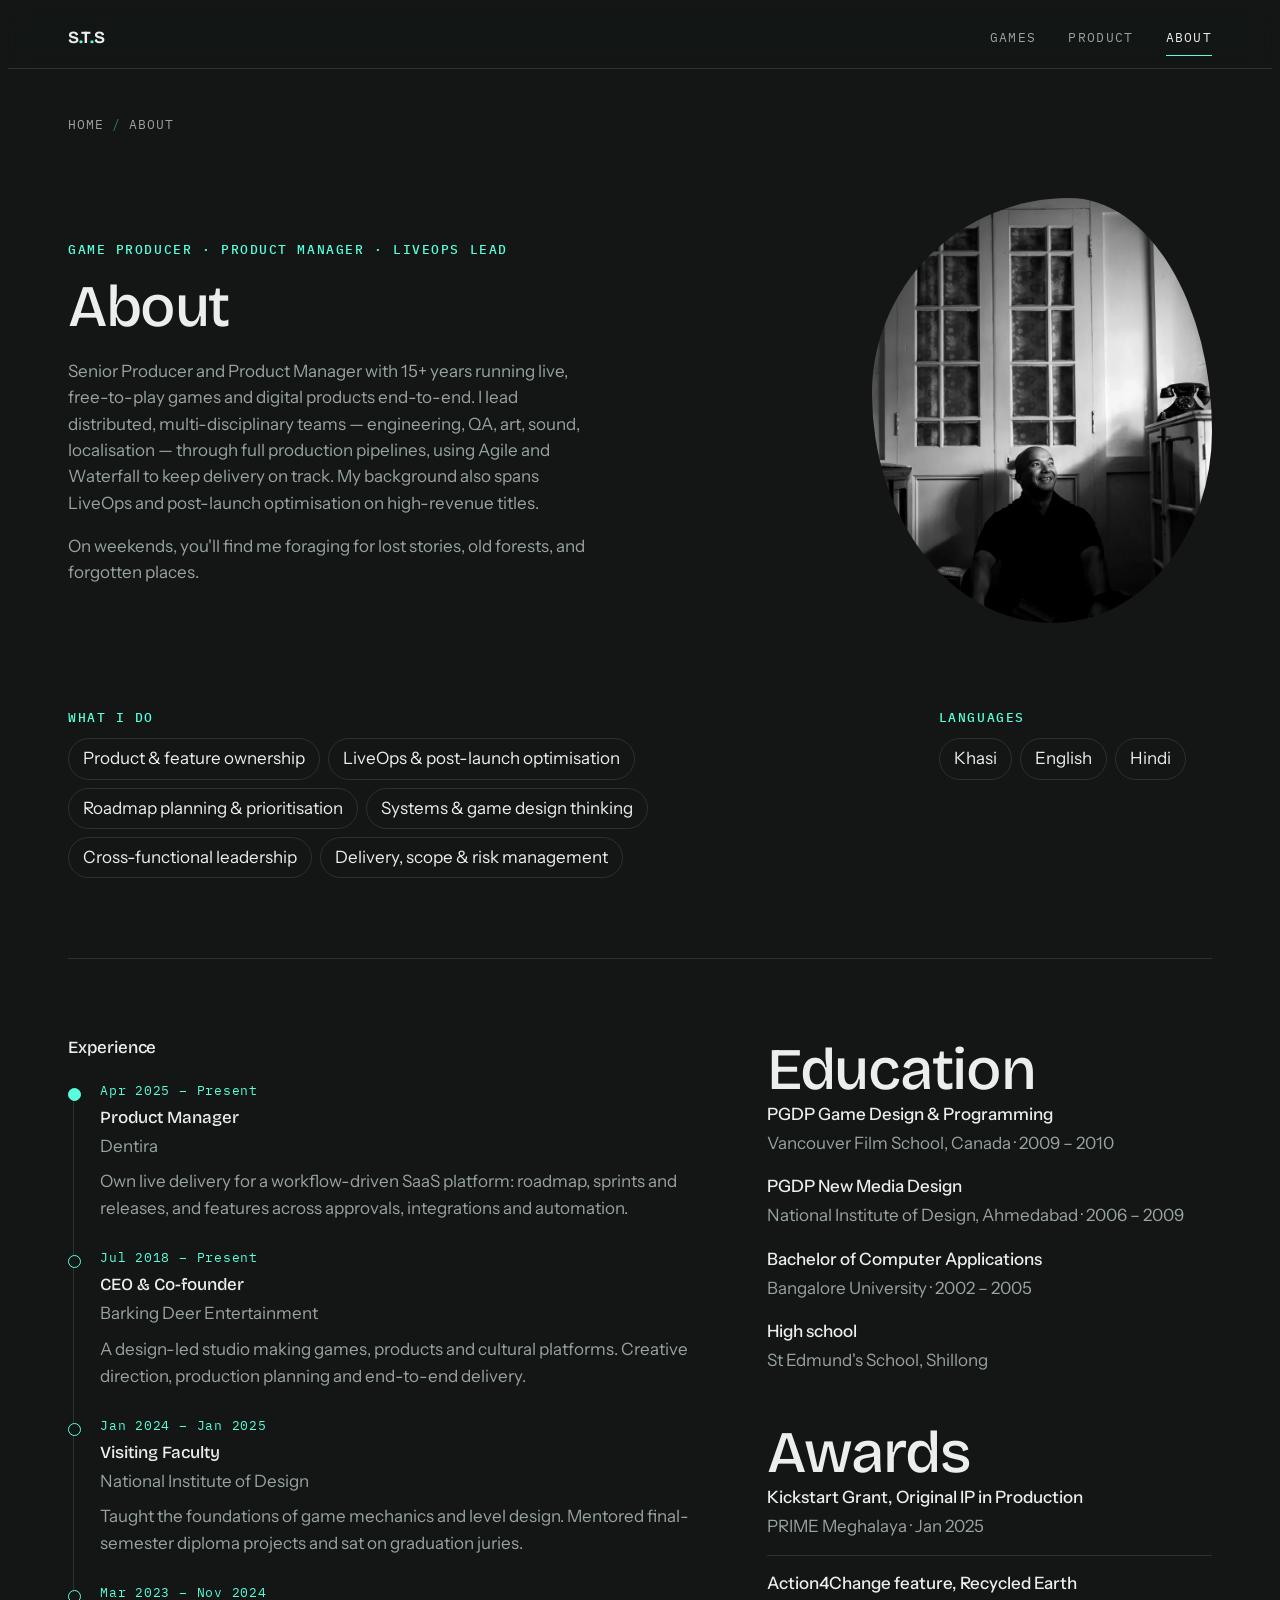
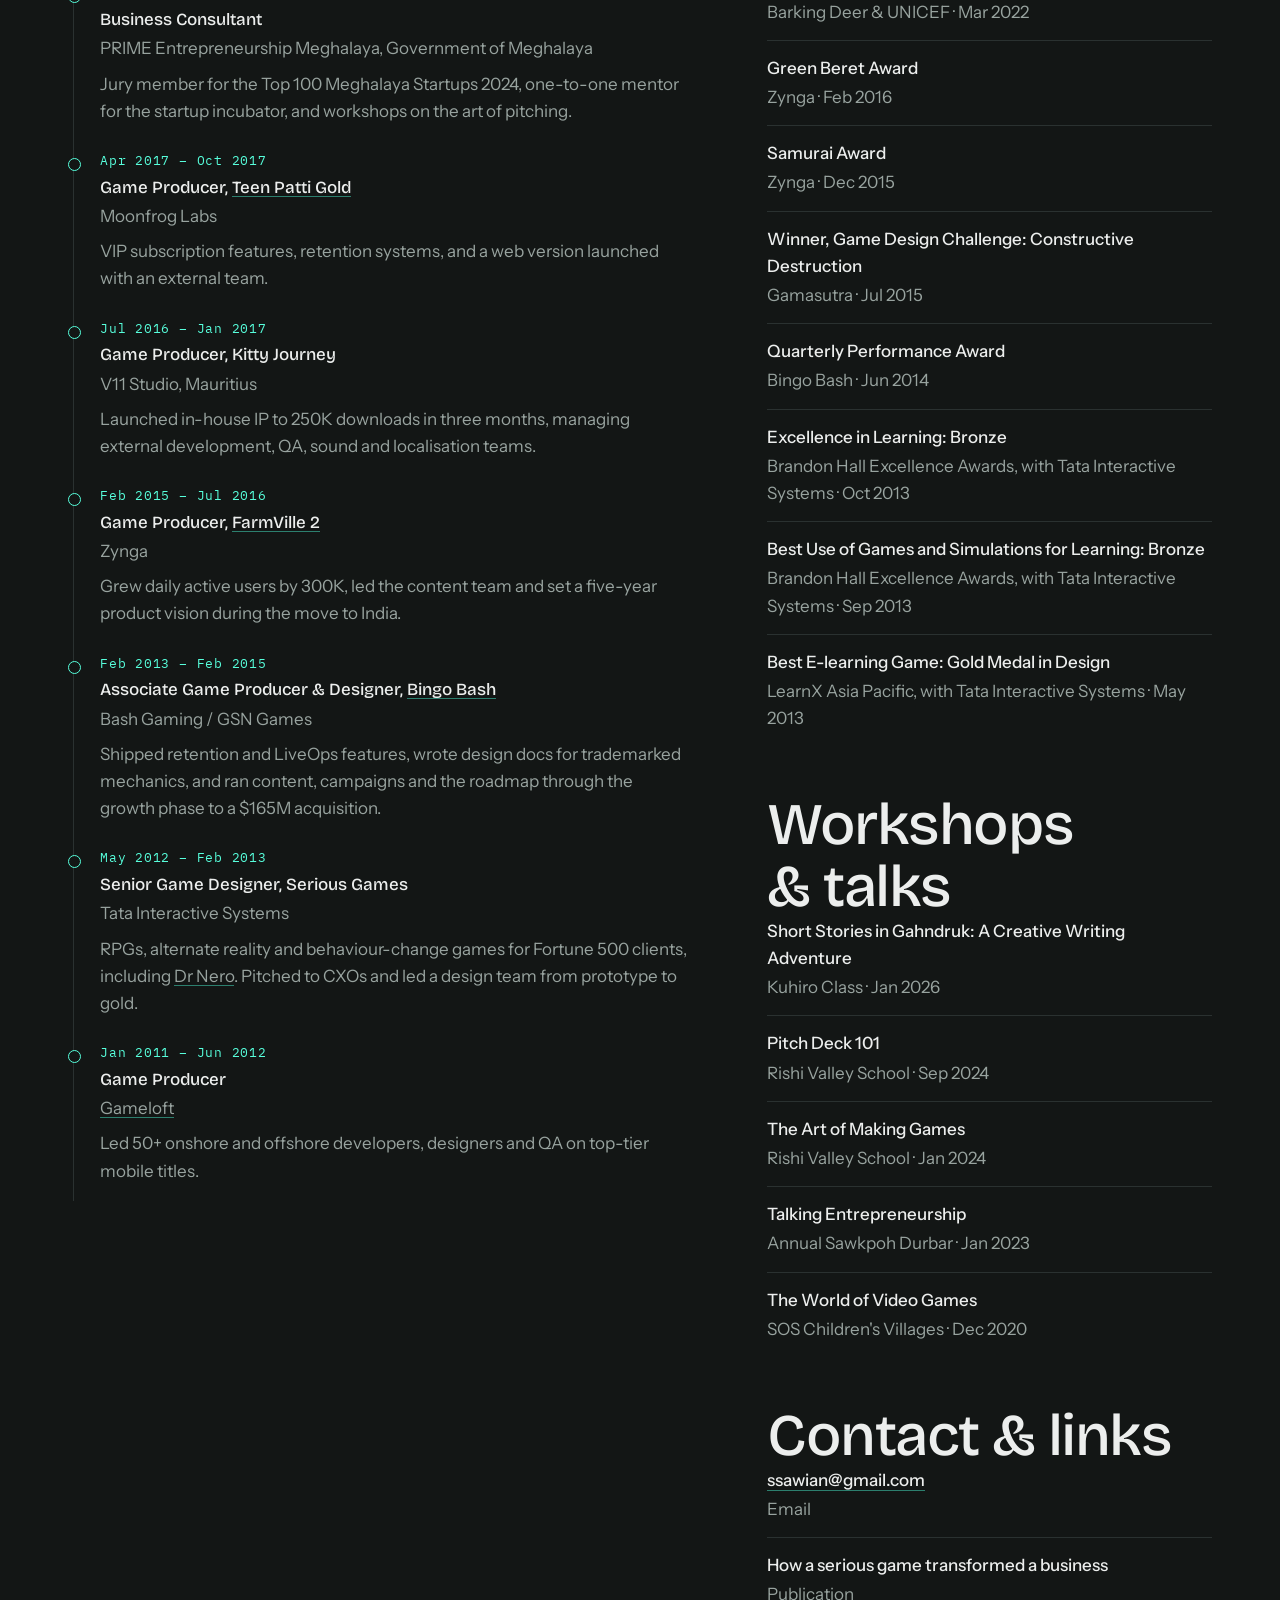
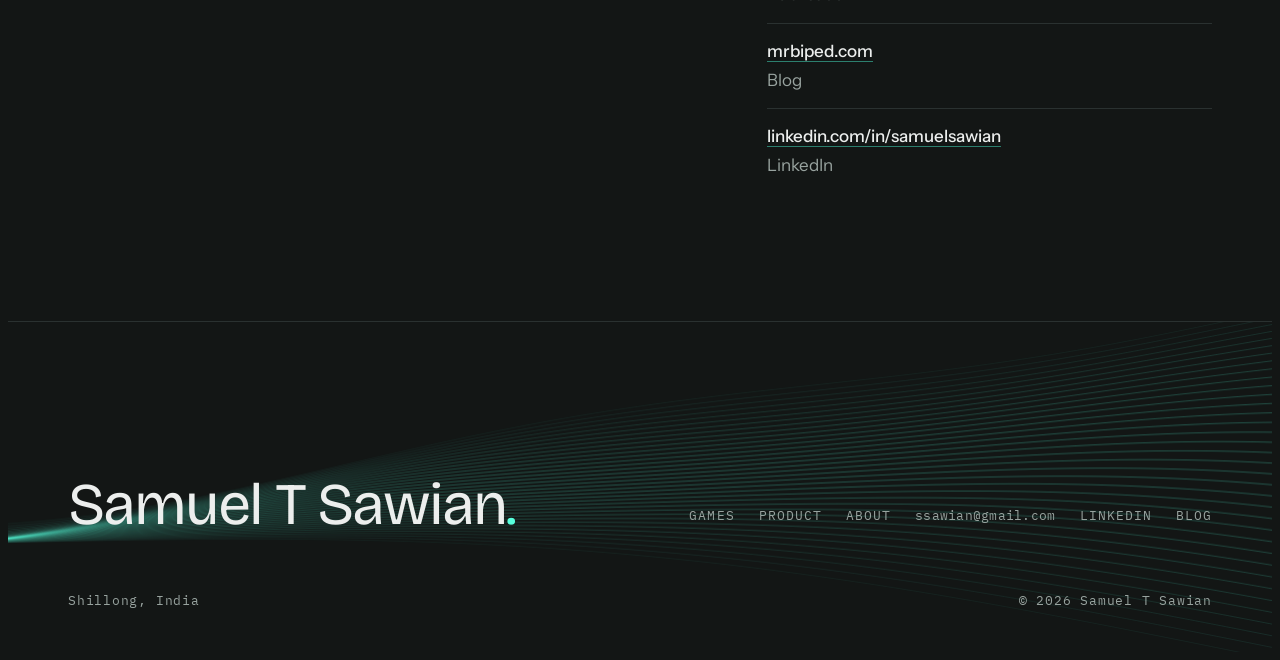
==== commit 0584408e: "New About copy, three type sizes, fix project prev/next links Co-Authored-By: Claude Opus 5.5 <norep" ====
--- a/about/index.html
+++ b/about/index.html
@@ -31,7 +31,7 @@
 <meta name="twitter:title" content="About Samuel T Sawian | Experience, Awards &amp; Talks">
 <meta name="twitter:description" content="Experience at Dentira, Barking Deer Entertainment, NID, Zynga, GSN, Moonfrog, Tata Interactive and Gameloft, plus awards, education and talks.">
 <meta name="twitter:image" content="https://degrimboy.github.io/portfolio/assets/og/about.jpg">
-<script type="application/ld+json">{"@context": "https://schema.org", "@graph": [{"@type": "ProfilePage", "name": "About Samuel T Sawian | Experience, Awards & Talks", "description": "Experience at Dentira, Barking Deer Entertainment, NID, Zynga, GSN, Moonfrog, Tata Interactive and Gameloft, plus awards, education and talks.", "inLanguage": "en-IN", "url": "https://degrimboy.github.io/portfolio/about/", "isPartOf": {"@id": "https://degrimboy.github.io/portfolio/#website"}, "primaryImageOfPage": "https://degrimboy.github.io/portfolio/assets/og/about.jpg", "mainEntity": {"@type": "Person", "name": "Samuel T Sawian", "alternateName": "Samuel Sawian", "jobTitle": "Game Producer and Product Manager", "description": "Game producer, product manager and LiveOps lead with over a decade building live, free-to-play games and digital products.", "email": "mailto:ssawian@gmail.com", "sameAs": ["https://www.linkedin.com/in/samuelsawian", "https://mrbiped.com/"], "address": {"@type": "PostalAddress", "addressLocality": "Shillong", "addressRegion": "Meghalaya", "addressCountry": "IN"}, "worksFor": [{"@type": "Organization", "name": "Barking Deer Entertainment"}, {"@type": "Organization", "name": "Dentira"}], "alumniOf": [{"@type": "CollegeOrUniversity", "name": "Vancouver Film School"}, {"@type": "CollegeOrUniversity", "name": "National Institute of Design"}, {"@type": "CollegeOrUniversity", "name": "Bangalore University"}], "knowsLanguage": ["kha", "en", "hi"], "knowsAbout": ["Game design", "Game production", "LiveOps", "Product management", "Free-to-play games", "UX design", "Brand identity"], "@id": "https://degrimboy.github.io/portfolio/#person", "url": "https://degrimboy.github.io/portfolio/", "image": "https://degrimboy.github.io/portfolio/assets/img/portrait.webp"}}, {"@type": "BreadcrumbList", "itemListElement": [{"@type": "ListItem", "position": 1, "name": "Home", "item": "https://degrimboy.github.io/portfolio/"}, {"@type": "ListItem", "position": 2, "name": "About", "item": "https://degrimboy.github.io/portfolio/about/"}]}]}</script>
+<script type="application/ld+json">{"@context": "https://schema.org", "@graph": [{"@type": "ProfilePage", "name": "About Samuel T Sawian | Experience, Awards & Talks", "description": "Experience at Dentira, Barking Deer Entertainment, NID, Zynga, GSN, Moonfrog, Tata Interactive and Gameloft, plus awards, education and talks.", "inLanguage": "en-IN", "url": "https://degrimboy.github.io/portfolio/about/", "isPartOf": {"@id": "https://degrimboy.github.io/portfolio/#website"}, "primaryImageOfPage": "https://degrimboy.github.io/portfolio/assets/og/about.jpg", "mainEntity": {"@type": "Person", "name": "Samuel T Sawian", "alternateName": "Samuel Sawian", "jobTitle": "Game Producer and Product Manager", "description": "Game producer, product manager and LiveOps lead with 15+ years running live, free-to-play games and digital products.", "email": "mailto:ssawian@gmail.com", "sameAs": ["https://www.linkedin.com/in/samuelsawian", "https://mrbiped.com/"], "address": {"@type": "PostalAddress", "addressLocality": "Shillong", "addressRegion": "Meghalaya", "addressCountry": "IN"}, "worksFor": [{"@type": "Organization", "name": "Barking Deer Entertainment"}, {"@type": "Organization", "name": "Dentira"}], "alumniOf": [{"@type": "CollegeOrUniversity", "name": "Vancouver Film School"}, {"@type": "CollegeOrUniversity", "name": "National Institute of Design"}, {"@type": "CollegeOrUniversity", "name": "Bangalore University"}], "knowsLanguage": ["kha", "en", "hi"], "knowsAbout": ["Game design", "Game production", "LiveOps", "Product management", "Free-to-play games", "UX design", "Brand identity"], "@id": "https://degrimboy.github.io/portfolio/#person", "url": "https://degrimboy.github.io/portfolio/", "image": "https://degrimboy.github.io/portfolio/assets/img/portrait.webp"}}, {"@type": "BreadcrumbList", "itemListElement": [{"@type": "ListItem", "position": 1, "name": "Home", "item": "https://degrimboy.github.io/portfolio/"}, {"@type": "ListItem", "position": 2, "name": "About", "item": "https://degrimboy.github.io/portfolio/about/"}]}]}</script>
 <script src="../assets/site.js" defer></script>
 </head>
 <body>
@@ -48,7 +48,7 @@
     <div>
       <span class="label">Game Producer · Product Manager · LiveOps Lead</span>
       <h1 style="margin-top:14px">About</h1>
-      <p class="lead">I build and run live, free-to-play games and digital products. A background in game and systems design shapes how I own roadmaps, run LiveOps and tune products after launch, across games and SaaS platforms.</p>
+      <div class="lead prose"><p>Senior Producer and Product Manager with 15+ years running live, free-to-play games and digital products end-to-end. I lead distributed, multi-disciplinary teams — engineering, QA, art, sound, localisation — through full production pipelines, using Agile and Waterfall to keep delivery on track. My background also spans LiveOps and post-launch optimisation on high-revenue titles.</p><p>On weekends, you'll find me foraging for lost stories, old forests, and forgotten places.</p></div>
     </div>
     <div class="portrait"><img src="../assets/img/portrait.webp" srcset="../assets/img/portrait-800.webp 800w, ../assets/img/portrait.webp 1208w" sizes="(max-width: 900px) 280px, 340px" alt="Black and white portrait of Samuel T Sawian seated by a window" width="1208" height="1815" fetchpriority="high"></div>
   </section>
--- a/assets/site.css
+++ b/assets/site.css
@@ -6,7 +6,7 @@
 @font-face{font-family:"IBM Plex Mono";src:url(fonts/ibm-plex-mono-latin-400-normal.woff2) format("woff2");font-weight:400;font-style:normal;font-display:swap}
 @font-face{font-family:"IBM Plex Mono";src:url(fonts/ibm-plex-mono-latin-500-normal.woff2) format("woff2");font-weight:500;font-style:normal;font-display:swap}
 .visually-hidden{position:absolute!important;width:1px;height:1px;padding:0;margin:-1px;overflow:hidden;clip:rect(0,0,0,0);white-space:nowrap;border:0}
-.h3like{font-size:var(--s4);letter-spacing:-.025em}
+.h3like{font-size:var(--fs-l);letter-spacing:-.025em}
 
 /* Layout: slide-deck spreads on a charcoal ground — big left-set titles, teal mono labels, images cropped into organic blobs, flowing teal wave lines as the one motif. Single dark look, by choice, matching the source decks. */
 :root{
@@ -20,7 +20,8 @@
   --display:"Bricolage Grotesque", "Avenir Next", "Segoe UI", system-ui, sans-serif;
   --body:"Instrument Sans", "Helvetica Neue", "Segoe UI", system-ui, sans-serif;
   --mono:"IBM Plex Mono", ui-monospace, "SFMono-Regular", Menlo, monospace;
-  --s-1:.8125rem; --s0:1rem; --s1:1.1875rem; --s2:1.5rem; --s3:2.25rem; --s4:3.25rem; --s5:clamp(3rem, 9vw, 7rem);
+  /* Three type sizes only: large (headings, big numbers), medium (all reading text), small (labels, captions, buttons) */
+  --fs-l:clamp(2.25rem, 4.6vw, 3.75rem); --fs-m:1.0625rem; --fs-s:.8125rem;
   --gut:clamp(16px, 4vw, 48px);
   --max:1240px;
   color-scheme:dark;
@@ -28,14 +29,18 @@
 *{box-sizing:border-box}
 html{scroll-behavior:smooth;scroll-padding-top:72px}
 @media (prefers-reduced-motion:reduce){html{scroll-behavior:auto}}
-body{background:var(--bg);color:var(--fg);font-family:var(--body);font-size:var(--s0);line-height:1.6;-webkit-font-smoothing:antialiased;overflow-x:hidden}
+body{background:var(--bg);color:var(--fg);font-family:var(--body);font-size:var(--fs-m);line-height:1.6;-webkit-font-smoothing:antialiased;overflow-x:hidden}
 img{max-width:100%;display:block;height:auto}
 a{color:inherit}
 a:focus-visible,button:focus-visible{outline:2px solid var(--accent);outline-offset:3px;border-radius:4px}
 h1,h2,h3{font-family:var(--display);font-weight:500;line-height:1.05;margin:0;text-wrap:balance;letter-spacing:-.01em}
+h1,h2{font-size:var(--fs-l)}
+h3,h4,h5,h6{font-size:var(--fs-m);font-weight:600;letter-spacing:0;line-height:1.3}
+small,figcaption{font-size:var(--fs-s)}
+button,input,select,textarea{font-size:inherit}
 p{margin:0}
 .wrap{max-width:var(--max);margin-inline:auto;padding-inline:var(--gut)}
-.label{font-family:var(--mono);font-size:var(--s-1);letter-spacing:.12em;text-transform:uppercase;color:var(--accent);font-weight:500}
+.label{font-family:var(--mono);font-size:var(--fs-s);letter-spacing:.12em;text-transform:uppercase;color:var(--accent);font-weight:500}
 .muted{color:var(--muted)}
 .prose{max-width:62ch;display:grid;gap:1em}
 .prose p{color:var(--muted)}
@@ -43,9 +48,9 @@
 /* header */
 .top{position:sticky;top:env(safe-area-inset-top,0px);z-index:20;background:color-mix(in srgb, var(--bg) 82%, transparent);backdrop-filter:blur(10px);-webkit-backdrop-filter:blur(10px);border-bottom:1px solid var(--line)}
 .top .wrap{display:flex;align-items:center;justify-content:space-between;gap:16px;height:60px}
-.mark{font-family:var(--display);font-weight:700;font-size:1.125rem;text-decoration:none;letter-spacing:-.02em}
+.mark{font-family:var(--display);font-weight:700;font-size:var(--fs-m);text-decoration:none;letter-spacing:-.02em}
 .mark span{color:var(--accent)}
-.nav{display:flex;gap:clamp(14px,3vw,32px);font-family:var(--mono);font-size:var(--s-1);letter-spacing:.1em;text-transform:uppercase}
+.nav{display:flex;gap:clamp(14px,3vw,32px);font-family:var(--mono);font-size:var(--fs-s);letter-spacing:.1em;text-transform:uppercase}
 .nav a{text-decoration:none;color:var(--muted);transition:color .2s}
 .nav a:hover{color:var(--accent)}
 
@@ -53,10 +58,10 @@
 .hero{position:relative;overflow:hidden;border-bottom:1px solid var(--line)}
 #waves{position:absolute;inset:0;width:100%;height:100%;pointer-events:none;opacity:.9}
 .hero .wrap{position:relative;display:grid;grid-template-columns:minmax(0,1.25fr) minmax(0,.75fr);gap:clamp(24px,5vw,72px);align-items:center;padding-block:clamp(48px,9vw,112px) clamp(40px,7vw,88px)}
-.hero h1{font-size:var(--s5);font-weight:500;letter-spacing:-.035em;line-height:.92}
+.hero h1{font-size:var(--fs-l);font-weight:500;letter-spacing:-.035em;line-height:.92}
 .hero h1 em{font-style:normal;color:var(--accent)}
 .tagline{margin-top:20px}
-.lede{margin-top:28px;font-size:var(--s1);max-width:40ch;color:var(--fg);line-height:1.5}
+.lede{margin-top:28px;font-size:var(--fs-m);max-width:40ch;color:var(--fg);line-height:1.5}
 .lede span{color:var(--muted)}
 .portrait{justify-self:end;width:100%;max-width:380px;aspect-ratio:4/5;overflow:hidden;border-radius:58% 42% 47% 53% / 46% 55% 45% 54%;animation:morph 18s ease-in-out infinite alternate;background:var(--surface)}
 .portrait img{width:100%;height:100%;object-fit:cover;object-position:50% 30%;filter:grayscale(1) contrast(1.05)}
@@ -65,20 +70,20 @@
 .stats{display:grid;grid-template-columns:repeat(4,minmax(0,1fr));border-top:1px solid var(--line);position:relative;background:color-mix(in srgb, var(--bg) 70%, transparent)}
 .stat{padding:24px var(--gut) 28px;border-right:1px solid var(--line);display:grid;gap:6px;align-content:start}
 .stat:last-child{border-right:0}
-.stat b{font-family:var(--display);font-weight:500;font-size:var(--s3);line-height:1;letter-spacing:-.02em;font-variant-numeric:tabular-nums}
-.stat span{font-size:var(--s-1);color:var(--muted);line-height:1.4}
+.stat b{font-family:var(--display);font-weight:500;font-size:var(--fs-l);line-height:1;letter-spacing:-.02em;font-variant-numeric:tabular-nums}
+.stat span{font-size:var(--fs-s);color:var(--muted);line-height:1.4}
 
 /* now */
 .now{border-bottom:1px solid var(--line)}
 .now .wrap{display:grid;grid-template-columns:minmax(0,220px) minmax(0,1fr);gap:24px;padding-block:40px;align-items:baseline}
-.now p{font-family:var(--display);font-size:var(--s2);line-height:1.25;max-width:36ch}
+.now p{font-family:var(--display);font-size:var(--fs-m);line-height:1.25;max-width:36ch}
 .now p i{font-style:italic;color:var(--accent)}
-.now small{display:block;margin-top:10px;font-family:var(--body);font-size:var(--s0);color:var(--muted)}
+.now small{display:block;margin-top:10px;font-family:var(--body);font-size:var(--fs-m);color:var(--muted)}
 
 /* section heads */
 .section{padding-block:clamp(64px,10vw,128px)}
 .section-head{display:grid;grid-template-columns:minmax(0,1fr) minmax(0,1fr);gap:24px;align-items:end;margin-bottom:clamp(40px,7vw,88px)}
-.section-head h2{font-size:clamp(2.5rem,7vw,5rem);letter-spacing:-.03em}
+.section-head h2{font-size:var(--fs-l);letter-spacing:-.03em}
 .section-head p{color:var(--muted);max-width:46ch;justify-self:end}
 
 /* project spread */
@@ -86,10 +91,10 @@
 .project.flip{grid-template-columns:minmax(0,7fr) minmax(0,5fr)}
 .project.flip .p-text{order:2}
 .p-text{display:grid;gap:20px;align-content:start;min-width:0}
-.p-text h3{font-size:var(--s4);letter-spacing:-.025em}
-.p-text .summary{font-size:var(--s1);line-height:1.5;max-width:38ch}
-.facts{display:grid;grid-template-columns:auto 1fr;gap:6px 18px;font-size:.9375rem;margin:0}
-.facts dt{font-family:var(--mono);font-size:.75rem;letter-spacing:.1em;text-transform:uppercase;color:var(--muted);padding-top:3px}
+.p-text h3{font-size:var(--fs-l);letter-spacing:-.025em}
+.p-text .summary{font-size:var(--fs-m);line-height:1.5;max-width:38ch}
+.facts{display:grid;grid-template-columns:auto 1fr;gap:6px 18px;font-size:var(--fs-m);margin:0}
+.facts dt{font-family:var(--mono);font-size:var(--fs-s);letter-spacing:.1em;text-transform:uppercase;color:var(--muted);padding-top:3px}
 .facts dd{margin:0}
 .highlights{list-style:none;margin:0;padding:0;display:grid;gap:10px}
 .highlights li{position:relative;padding-left:22px;color:var(--fg)}
@@ -110,10 +115,10 @@
 .case{border-top:1px solid var(--line);padding-block:clamp(40px,6vw,72px);display:grid;gap:clamp(32px,5vw,56px)}
 .case-head{display:grid;grid-template-columns:minmax(0,5fr) minmax(0,7fr);gap:clamp(28px,5vw,72px);align-items:start}
 .two{display:grid;grid-template-columns:repeat(2,minmax(0,1fr));gap:clamp(24px,4vw,56px)}
-.two h4,.case h4{font-family:var(--display);font-weight:500;font-size:var(--s2);margin:0 0 14px}
+.two h4,.case h4{font-family:var(--display);font-weight:500;font-size:var(--fs-m);margin:0 0 14px}
 .shots{display:grid;grid-template-columns:repeat(4,minmax(0,1fr));gap:12px}
 .shots img{border-radius:10px;border:1px solid var(--line);width:100%;aspect-ratio:712/496;object-fit:cover}
-.pull{font-family:var(--display);font-size:var(--s2);line-height:1.3;max-width:34ch;padding-left:20px;border-left:1px solid var(--accent)}
+.pull{font-family:var(--display);font-size:var(--fs-m);line-height:1.3;max-width:34ch;padding-left:20px;border-left:1px solid var(--accent)}
 
 /* small game cards */
 .more{border-top:1px solid var(--line);padding-top:clamp(40px,6vw,72px)}
@@ -121,16 +126,16 @@
 .cards{display:grid;grid-template-columns:repeat(3,minmax(0,1fr));gap:clamp(20px,3vw,36px)}
 .card{display:grid;gap:14px;align-content:start;min-width:0}
 .card .blob{aspect-ratio:16/10}
-.card h3{font-size:var(--s2)}
-.card p{color:var(--muted);font-size:.9375rem}
-.card .meta{font-family:var(--mono);font-size:.75rem;letter-spacing:.06em;color:var(--muted);text-transform:uppercase}
+.card h3{font-size:var(--fs-m)}
+.card p{color:var(--muted);font-size:var(--fs-m)}
+.card .meta{font-family:var(--mono);font-size:var(--fs-s);letter-spacing:.06em;color:var(--muted);text-transform:uppercase}
 
 /* gameloft band */
 .band{position:relative;margin-block:clamp(40px,6vw,72px) 0;border-radius:28px;overflow:hidden;min-height:420px;display:flex;align-items:flex-end;background:var(--surface)}
 .band > img{position:absolute;inset:0;width:100%;height:100%;object-fit:cover;opacity:.55}
 .band::after{content:"";position:absolute;inset:0;background:linear-gradient(to top, var(--bg) 8%, transparent 75%)}
 .band-inner{position:relative;z-index:1;padding:clamp(20px,4vw,48px);display:grid;grid-template-columns:minmax(0,1fr) auto;gap:24px;align-items:end;width:100%}
-.band h3{font-size:var(--s4)}
+.band h3{font-size:var(--fs-l)}
 .band ul{list-style:none;padding:0;margin:14px 0 0;display:flex;flex-wrap:wrap;gap:6px 18px;color:var(--fg)}
 .icons{display:grid;grid-template-columns:repeat(4,56px);gap:10px}
 .icons img{width:56px;height:56px;object-fit:cover;border-radius:12px;box-shadow:0 6px 20px rgba(0,0,0,.45)}
@@ -142,7 +147,7 @@
 .steps li{padding:20px 20px 0 0;display:grid;gap:10px;align-content:start;border-right:1px solid var(--line);padding-right:20px}
 .steps li + li{padding-left:20px}
 .steps li:last-child{border-right:0}
-.steps b{font-family:var(--mono);color:var(--accent);font-weight:500;font-size:var(--s-1)}
+.steps b{font-family:var(--mono);color:var(--accent);font-weight:500;font-size:var(--fs-s)}
 .users{display:grid;gap:clamp(36px,5vw,56px)}
 .user{display:grid;grid-template-columns:minmax(0,4fr) minmax(0,8fr);gap:clamp(24px,4vw,56px);align-items:start}
 .user h4{margin-bottom:10px}
@@ -150,7 +155,7 @@
 .phones{display:flex;gap:12px;overflow-x:auto;padding-bottom:8px;scroll-snap-type:x mandatory}
 .phone{flex:0 0 auto;width:132px;display:grid;gap:8px;scroll-snap-align:start}
 .phone img{width:132px;aspect-ratio:252/448;object-fit:cover;border-radius:14px;border:1px solid var(--line)}
-.phone span{font-family:var(--mono);font-size:.6875rem;letter-spacing:.08em;text-transform:uppercase;color:var(--muted)}
+.phone span{font-family:var(--mono);font-size:var(--fs-s);letter-spacing:.08em;text-transform:uppercase;color:var(--muted)}
 .acclaim{display:grid;grid-template-columns:minmax(0,4fr) minmax(0,8fr);gap:clamp(24px,4vw,56px);align-items:center}
 .pages{display:grid;grid-template-columns:repeat(6,minmax(0,1fr));gap:10px}
 .pages img{border-radius:6px;aspect-ratio:656/820;object-fit:cover;width:100%}
@@ -158,8 +163,8 @@
 .stats-inline div{padding:18px 18px 18px 0;display:grid;gap:4px;border-right:1px solid var(--line)}
 .stats-inline div + div{padding-left:18px}
 .stats-inline div:last-child{border-right:0}
-.stats-inline b{font-family:var(--display);font-weight:500;font-size:var(--s3);line-height:1;font-variant-numeric:tabular-nums}
-.stats-inline span{font-size:var(--s-1);color:var(--muted);line-height:1.4}
+.stats-inline b{font-family:var(--display);font-weight:500;font-size:var(--fs-l);line-height:1;font-variant-numeric:tabular-nums}
+.stats-inline span{font-size:var(--fs-s);color:var(--muted);line-height:1.4}
 
 .gallery{display:grid;grid-template-columns:1.4fr 1fr 1fr;grid-template-rows:auto auto;gap:12px}
 .gallery img{width:100%;height:100%;object-fit:cover;border-radius:12px}
@@ -168,7 +173,7 @@
 .paper h4{color:#1b1b1b}
 .paper p{color:#4a4a47}
 .paper .tags{display:flex;flex-wrap:wrap;gap:6px;margin-top:6px}
-.paper .tags span{font-family:var(--mono);font-size:.75rem;border:1px solid #c9c4ba;border-radius:999px;padding:3px 10px;color:#2b2b29}
+.paper .tags span{font-family:var(--mono);font-size:var(--fs-s);border:1px solid #c9c4ba;border-radius:999px;padding:3px 10px;color:#2b2b29}
 .paper .logo-tile{background:#151515;border-radius:16px;padding:28px;display:grid;place-items:center}
 .pack{display:grid;grid-template-columns:repeat(2,minmax(0,1fr));gap:12px}
 .pack img{border-radius:12px;width:100%;aspect-ratio:3/2;object-fit:cover}
@@ -182,52 +187,52 @@
 .timeline li{position:relative;padding:0 0 26px 32px;display:grid;gap:2px}
 .timeline li::before{content:"";position:absolute;left:0;top:7px;width:11px;height:11px;border-radius:50%;background:var(--bg);border:1px solid var(--accent)}
 .timeline li:first-child::before{background:var(--accent)}
-.timeline .role{font-family:var(--display);font-size:var(--s1);font-weight:500}
-.timeline .where{color:var(--muted);font-size:.9375rem}
-.timeline .when{font-family:var(--mono);font-size:.75rem;letter-spacing:.06em;color:var(--accent);font-variant-numeric:tabular-nums}
+.timeline .role{font-family:var(--display);font-size:var(--fs-m);font-weight:500}
+.timeline .where{color:var(--muted);font-size:var(--fs-m)}
+.timeline .when{font-family:var(--mono);font-size:var(--fs-s);letter-spacing:.06em;color:var(--accent);font-variant-numeric:tabular-nums}
 .side{display:grid;gap:48px;align-content:start}
-.side h3{font-size:var(--s2);margin-bottom:18px}
+.side h3{font-size:var(--fs-m);margin-bottom:18px}
 .edu{display:grid;gap:16px}
 .edu div{display:grid;gap:2px}
 .edu b{font-weight:500}
-.edu span{color:var(--muted);font-size:.9375rem}
+.edu span{color:var(--muted);font-size:var(--fs-m)}
 .awards{list-style:none;margin:0;padding:0;display:grid;gap:14px}
 .awards li{display:grid;gap:2px;padding-bottom:14px;border-bottom:1px solid var(--line)}
 .awards li:last-child{border-bottom:0}
 .awards b{font-weight:500}
-.awards span{color:var(--muted);font-size:.9375rem}
+.awards span{color:var(--muted);font-size:var(--fs-m)}
 
 
 .intro{display:grid;grid-template-columns:minmax(0,3fr) minmax(0,1fr);gap:clamp(24px,4vw,56px);padding-block:0 clamp(48px,7vw,80px);margin-bottom:clamp(48px,7vw,80px);border-bottom:1px solid var(--line)}
 .chips{list-style:none;margin:14px 0 0;padding:0;display:flex;flex-wrap:wrap;gap:8px}
-.chips li{border:1px solid var(--line);border-radius:999px;padding:6px 14px;font-size:.9375rem;color:var(--fg)}
-.col-head{font-size:var(--s2);margin-bottom:24px}
-.timeline .what{color:var(--muted);font-size:.9375rem;margin-top:6px;max-width:58ch}
+.chips li{border:1px solid var(--line);border-radius:999px;padding:6px 14px;font-size:var(--fs-m);color:var(--fg)}
+.col-head{font-size:var(--fs-m);margin-bottom:24px}
+.timeline .what{color:var(--muted);font-size:var(--fs-m);margin-top:6px;max-width:58ch}
 .awards a{text-decoration:none;border-bottom:1px solid var(--accent-dim)}
 .awards a:hover{color:var(--accent);border-color:var(--accent)}
 .others{display:grid;grid-template-columns:repeat(2,minmax(0,1fr));gap:clamp(24px,4vw,56px)}
 .others article{display:grid;gap:10px;align-content:start;padding-top:20px;border-top:1px solid var(--line);min-width:0}
-.others h3{font-size:var(--s3)}
+.others h3{font-size:var(--fs-l)}
 .others p{color:var(--muted);max-width:60ch}
-.others .meta{font-family:var(--mono);font-size:.75rem;letter-spacing:.06em;color:var(--muted);text-transform:uppercase}
+.others .meta{font-family:var(--mono);font-size:var(--fs-s);letter-spacing:.06em;color:var(--muted);text-transform:uppercase}
 @media (max-width:900px){.intro,.others{grid-template-columns:minmax(0,1fr)}}
 
 .play{display:flex;flex-wrap:wrap;gap:8px}
-.play a{display:inline-flex;align-items:center;gap:6px;text-decoration:none;font-family:var(--mono);font-size:.75rem;letter-spacing:.08em;text-transform:uppercase;padding:8px 14px;border:1px solid var(--accent-dim);border-radius:999px;color:var(--fg);transition:border-color .2s,color .2s,background .2s}
+.play a{display:inline-flex;align-items:center;gap:6px;text-decoration:none;font-family:var(--mono);font-size:var(--fs-s);letter-spacing:.08em;text-transform:uppercase;padding:8px 14px;border:1px solid var(--accent-dim);border-radius:999px;color:var(--fg);transition:border-color .2s,color .2s,background .2s}
 .play a:hover{border-color:var(--accent);color:var(--accent);background:color-mix(in srgb, var(--accent) 8%, transparent)}
 /* footer */
 .end{position:relative;overflow:hidden;border-top:1px solid var(--line)}
 #waves2{position:absolute;inset:0;width:100%;height:100%;pointer-events:none}
 .end .wrap{position:relative;padding-block:clamp(80px,12vw,160px) 40px;display:grid;gap:56px}
-.end h2{font-size:var(--s5);letter-spacing:-.035em}
-.end .row{display:flex;justify-content:space-between;flex-wrap:wrap;gap:12px;font-family:var(--mono);font-size:var(--s-1);color:var(--muted);letter-spacing:.06em}
+.end h2{font-size:var(--fs-l);letter-spacing:-.035em}
+.end .row{display:flex;justify-content:space-between;flex-wrap:wrap;gap:12px;font-family:var(--mono);font-size:var(--fs-s);color:var(--muted);letter-spacing:.06em}
 
 /* lightbox */
 dialog.lb{border:0;padding:0;background:transparent;max-width:min(92vw,1400px);max-height:92vh}
 dialog.lb::backdrop{background:rgba(8,10,10,.88)}
 dialog.lb img{max-height:86vh;width:auto;margin:auto;border-radius:10px}
-dialog.lb button{position:fixed;top:calc(16px + env(safe-area-inset-top,0px));right:16px;background:var(--surface);color:var(--fg);border:1px solid var(--line);border-radius:999px;padding:8px 16px;font-family:var(--mono);font-size:.75rem;letter-spacing:.1em;text-transform:uppercase;cursor:pointer}
-dialog.lb p{color:var(--muted);text-align:center;margin-top:10px;font-size:var(--s-1)}
+dialog.lb button{position:fixed;top:calc(16px + env(safe-area-inset-top,0px));right:16px;background:var(--surface);color:var(--fg);border:1px solid var(--line);border-radius:999px;padding:8px 16px;font-family:var(--mono);font-size:var(--fs-s);letter-spacing:.1em;text-transform:uppercase;cursor:pointer}
+dialog.lb p{color:var(--muted);text-align:center;margin-top:10px;font-size:var(--fs-s)}
 
 /* responsive */
 @media (max-width:900px){
@@ -255,7 +260,7 @@
   .gallery .g-a{grid-column:span 2;grid-row:auto}
 }
 @media (max-width:520px){
-  .nav{gap:14px;font-size:.6875rem}
+  .nav{gap:14px;font-size:var(--fs-s)}
   .p-media .icon{width:48px;height:48px}
   .icons{grid-template-columns:repeat(4,48px)}
   .icons img{width:48px;height:48px}
@@ -272,24 +277,24 @@
 .skip:focus{left:16px}
 .nav a{padding-block:8px}
 .nav a[aria-current="page"]{color:var(--fg);box-shadow:inset 0 -1px 0 var(--accent)}
-.section-head h1{font-size:clamp(2.5rem,7vw,5rem);letter-spacing:-.03em}
+.section-head h1{font-size:var(--fs-l);letter-spacing:-.03em}
 
 .crumbs{padding-top:clamp(24px,4vw,40px)}
-.crumbs ol{list-style:none;display:flex;flex-wrap:wrap;gap:8px;padding:0;margin:0;font-family:var(--mono);font-size:.75rem;letter-spacing:.08em;text-transform:uppercase;color:var(--muted)}
+.crumbs ol{list-style:none;display:flex;flex-wrap:wrap;gap:8px;padding:0;margin:0;font-family:var(--mono);font-size:var(--fs-s);letter-spacing:.08em;text-transform:uppercase;color:var(--muted)}
 .crumbs li+li::before{content:"/";margin-right:8px;color:var(--accent-dim)}
 .crumbs li{display:flex;align-items:center;padding-block:6px}
 .crumbs a{text-decoration:none}
 .crumbs a:hover{color:var(--accent)}
 
 .page-head{display:grid;grid-template-columns:minmax(0,5fr) minmax(0,7fr);gap:clamp(28px,5vw,72px);align-items:center;padding-block:clamp(28px,5vw,56px) clamp(48px,7vw,88px);border-bottom:1px solid var(--line)}
-.page-head h1{font-size:clamp(2.75rem,7vw,5.25rem);letter-spacing:-.03em}
+.page-head h1{font-size:var(--fs-l);letter-spacing:-.03em}
 .page-body{display:grid;gap:clamp(48px,7vw,88px);padding-block:clamp(48px,7vw,88px)}
 .cols{display:grid;grid-template-columns:minmax(0,5fr) minmax(0,7fr);gap:clamp(28px,5vw,72px);align-items:start}
-.cols h2,.block h2{font-size:var(--s3);letter-spacing:-.02em}
+.cols h2,.block h2{font-size:var(--fs-l);letter-spacing:-.02em}
 .block{display:grid;gap:20px}
 .block > h2 + .prose{margin-top:-4px}
 
-.btn,.play a{display:inline-flex;align-items:center;gap:6px;min-height:40px;text-decoration:none;font-family:var(--mono);font-size:.75rem;letter-spacing:.08em;text-transform:uppercase;padding:8px 16px;border:1px solid var(--accent-dim);border-radius:999px;color:var(--fg);transition:border-color .2s,color .2s,background .2s}
+.btn,.play a{display:inline-flex;align-items:center;gap:6px;min-height:40px;text-decoration:none;font-family:var(--mono);font-size:var(--fs-s);letter-spacing:.08em;text-transform:uppercase;padding:8px 16px;border:1px solid var(--accent-dim);border-radius:999px;color:var(--fg);transition:border-color .2s,color .2s,background .2s}
 .btn:hover,.play a:hover{border-color:var(--accent);color:var(--accent);background:color-mix(in srgb, var(--accent) 8%, transparent)}
 .btn.solid{background:var(--accent);border-color:var(--accent);color:#06110e}
 .btn.solid:hover{background:transparent;color:var(--accent)}
@@ -300,40 +305,40 @@
 .work-card .blob{aspect-ratio:4/3}
 .work-card img{transition:transform .5s cubic-bezier(.2,.7,.2,1)}
 .work-card:hover img{transform:scale(1.04)}
-.work-card h3{font-size:var(--s2);transition:color .2s}
+.work-card h3{font-size:var(--fs-m);transition:color .2s}
 .work-card:hover h3,.work-card:focus-visible h3{color:var(--accent)}
-.work-card p{color:var(--muted);font-size:.9375rem}
-.work-card .meta,.meta{font-family:var(--mono);font-size:.75rem;letter-spacing:.06em;color:var(--muted);text-transform:uppercase}
+.work-card p{color:var(--muted);font-size:var(--fs-m)}
+.work-card .meta,.meta{font-family:var(--mono);font-size:var(--fs-s);letter-spacing:.06em;color:var(--muted);text-transform:uppercase}
 
 .teaser{display:grid;grid-template-columns:minmax(0,7fr) minmax(0,5fr);gap:clamp(32px,6vw,96px);align-items:start}
-.teaser h2{font-size:clamp(2.25rem,6vw,4rem);letter-spacing:-.03em}
-.teaser .lead{font-size:var(--s1);line-height:1.5;max-width:46ch;margin-top:20px}
+.teaser h2{font-size:var(--fs-l);letter-spacing:-.03em}
+.teaser .lead{font-size:var(--fs-m);line-height:1.5;max-width:46ch;margin-top:20px}
 .roles{list-style:none;margin:0;padding:0;display:grid}
 .roles li{display:grid;gap:2px;padding-block:16px;border-bottom:1px solid var(--line)}
 .roles li:first-child{border-top:1px solid var(--line)}
-.roles b{font-weight:500;font-family:var(--display);font-size:var(--s1)}
-.roles span{color:var(--muted);font-size:.9375rem}
+.roles b{font-weight:500;font-family:var(--display);font-size:var(--fs-m)}
+.roles span{color:var(--muted);font-size:var(--fs-m)}
 
 .next{display:grid;grid-template-columns:repeat(2,minmax(0,1fr));gap:24px;border-top:1px solid var(--line);padding-block:clamp(32px,5vw,56px)}
 .next a{text-decoration:none;display:grid;gap:6px;align-content:start}
 .next a:last-child{text-align:right;justify-items:end}
-.next b{font-family:var(--display);font-weight:500;font-size:var(--s3);line-height:1.1;transition:color .2s}
+.next b{font-family:var(--display);font-weight:500;font-size:var(--fs-l);line-height:1.1;transition:color .2s}
 .next a:hover b{color:var(--accent)}
 
 .about-hero{display:grid;grid-template-columns:minmax(0,7fr) minmax(0,5fr);gap:clamp(32px,6vw,96px);align-items:center;padding-block:clamp(28px,5vw,56px) clamp(48px,7vw,88px)}
-.about-hero h1{font-size:clamp(2.75rem,7vw,5.25rem);letter-spacing:-.03em}
-.about-hero .lead{font-size:var(--s1);line-height:1.55;max-width:48ch;margin-top:20px}
+.about-hero h1{font-size:var(--fs-l);letter-spacing:-.03em}
+.about-hero .lead{font-size:var(--fs-m);line-height:1.55;max-width:48ch;margin-top:20px}
 .about-hero .portrait{justify-self:end;max-width:340px}
 
 .foot{display:grid;gap:40px}
 .foot-top{display:flex;justify-content:space-between;align-items:end;gap:32px;flex-wrap:wrap}
-.foot-top p{font-family:var(--display);font-size:clamp(2.5rem,7vw,5rem);line-height:1;letter-spacing:-.035em}
-.foot-links{display:flex;flex-wrap:wrap;gap:8px 24px;list-style:none;margin:0;padding:0;font-family:var(--mono);font-size:var(--s-1);letter-spacing:.08em;text-transform:uppercase}
+.foot-top p{font-family:var(--display);font-size:var(--fs-l);line-height:1;letter-spacing:-.035em}
+.foot-links{display:flex;flex-wrap:wrap;gap:8px 24px;list-style:none;margin:0;padding:0;font-family:var(--mono);font-size:var(--fs-s);letter-spacing:.08em;text-transform:uppercase}
 .foot-links a{text-decoration:none;color:var(--muted);padding-block:8px;display:inline-block}
 .foot-links a:hover{color:var(--accent)}
 
 .notfound{padding-block:clamp(80px,14vw,180px);display:grid;gap:24px;justify-items:start}
-.notfound h1{font-size:var(--s5);letter-spacing:-.035em}
+.notfound h1{font-size:var(--fs-l);letter-spacing:-.035em}
 
 @media (max-width:900px){
   .page-head,.cols,.teaser,.about-hero{grid-template-columns:minmax(0,1fr)}
@@ -346,9 +351,35 @@
   .next a:last-child{text-align:left;justify-items:start}
 }
 @media (prefers-reduced-motion:reduce){.work-card img{transition:none}}
-.phone figcaption{font-family:var(--mono);font-size:.6875rem;letter-spacing:.08em;text-transform:uppercase;color:var(--muted)}
+.phone figcaption{font-family:var(--mono);font-size:var(--fs-s);letter-spacing:.08em;text-transform:uppercase;color:var(--muted)}
 .timeline a,.what a{color:inherit;text-decoration-color:var(--accent-dim);text-underline-offset:3px}
 .timeline a:hover{color:var(--accent)}
 a.band{color:inherit}
 a.band:hover .btn{border-color:var(--accent);color:var(--accent)}
 .foot-links a[href^="mailto"]{text-transform:none;letter-spacing:.02em}
+.videos{display:grid;grid-template-columns:repeat(2,minmax(0,1fr));gap:clamp(20px,3vw,32px)}
+.video{margin:0;display:grid;gap:12px;min-width:0}
+.video figcaption{display:grid;gap:4px}
+.video figcaption b{font-weight:500;font-family:var(--display);font-size:var(--fs-m)}
+.yt,.video iframe{position:relative;display:block;width:100%;aspect-ratio:16/9;border-radius:16px;overflow:hidden;background:var(--surface);border:0}
+.yt img{width:100%;height:100%;object-fit:cover;transition:transform .5s cubic-bezier(.2,.7,.2,1)}
+.yt:hover img{transform:scale(1.03)}
+.yt-play{position:absolute;left:50%;top:50%;width:68px;height:68px;margin:-34px 0 0 -34px;border-radius:50%;background:color-mix(in srgb, var(--bg) 70%, transparent);border:1px solid var(--accent);backdrop-filter:blur(4px);transition:background .2s}
+.yt-play::after{content:"";position:absolute;left:27px;top:21px;border-style:solid;border-width:13px 0 13px 21px;border-color:transparent transparent transparent var(--accent)}
+.yt:hover .yt-play,.yt:focus-visible .yt-play{background:var(--accent)}
+.yt:hover .yt-play::after,.yt:focus-visible .yt-play::after{border-left-color:#06110e}
+@media (max-width:700px){.videos{grid-template-columns:minmax(0,1fr)}}
+@media (prefers-reduced-motion:reduce){.yt img{transition:none}}
+.steps.three{grid-template-columns:repeat(3,minmax(0,1fr))}
+.steps strong{font-family:var(--display);font-weight:500;font-size:var(--fs-m)}
+.steps span{color:var(--muted)}
+@media (max-width:900px){.steps.three{grid-template-columns:minmax(0,1fr)}.steps.three li{border-bottom:1px solid var(--line)}.steps.three li:last-child{border-bottom:0}}
+.stage{display:grid;grid-template-columns:minmax(0,7fr) minmax(0,5fr);gap:clamp(28px,5vw,64px);align-items:center}
+.stage.flip{grid-template-columns:minmax(0,5fr) minmax(0,7fr)}
+.stage.flip .shot{order:2}
+.stage h3{font-size:var(--fs-l);letter-spacing:-.02em}
+.shot{margin:0;min-width:0}
+.shot img{width:100%;border-radius:16px;border:1px solid var(--line)}
+.shot.coop{display:grid;place-items:center;background:var(--surface);border-radius:20px;padding:clamp(20px,4vw,40px)}
+.shot.coop img{max-width:371px;border:0;border-radius:12px}
+@media (max-width:900px){.stage,.stage.flip{grid-template-columns:minmax(0,1fr)}.stage.flip .shot{order:0}}
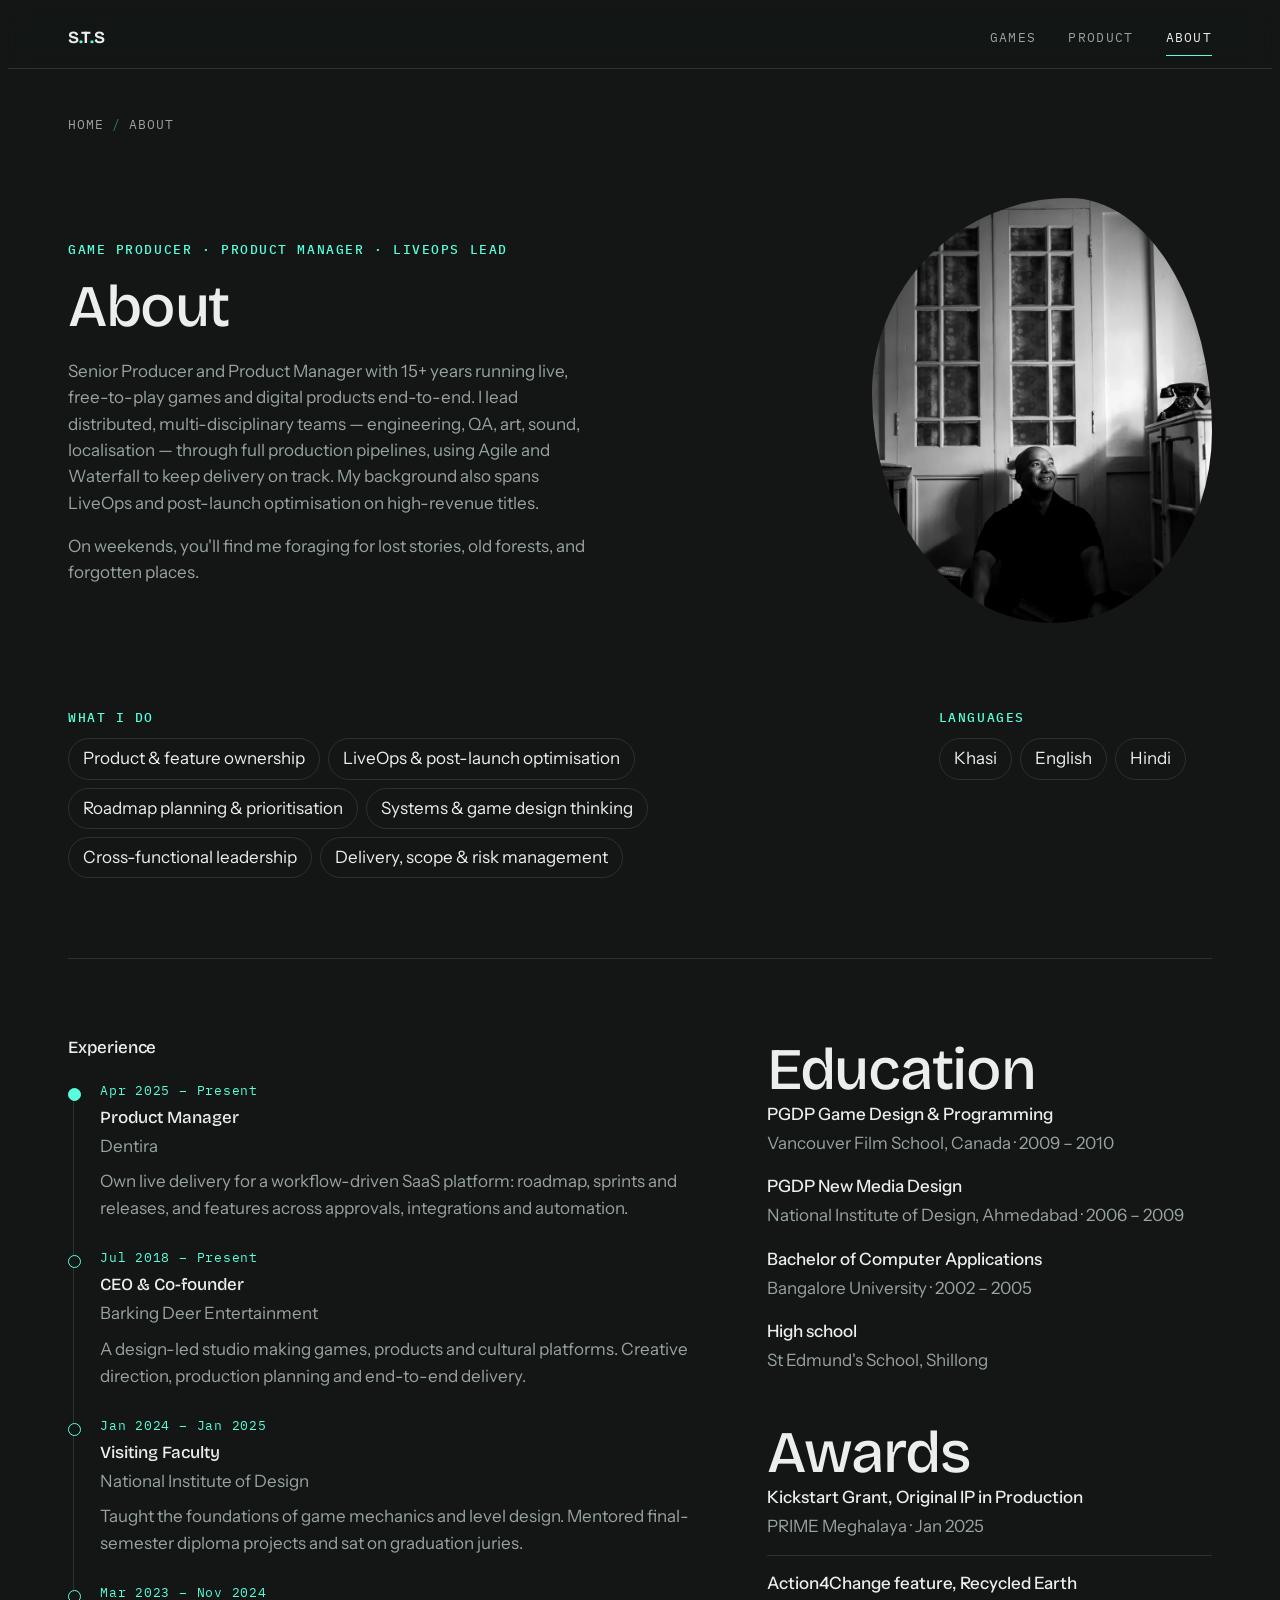
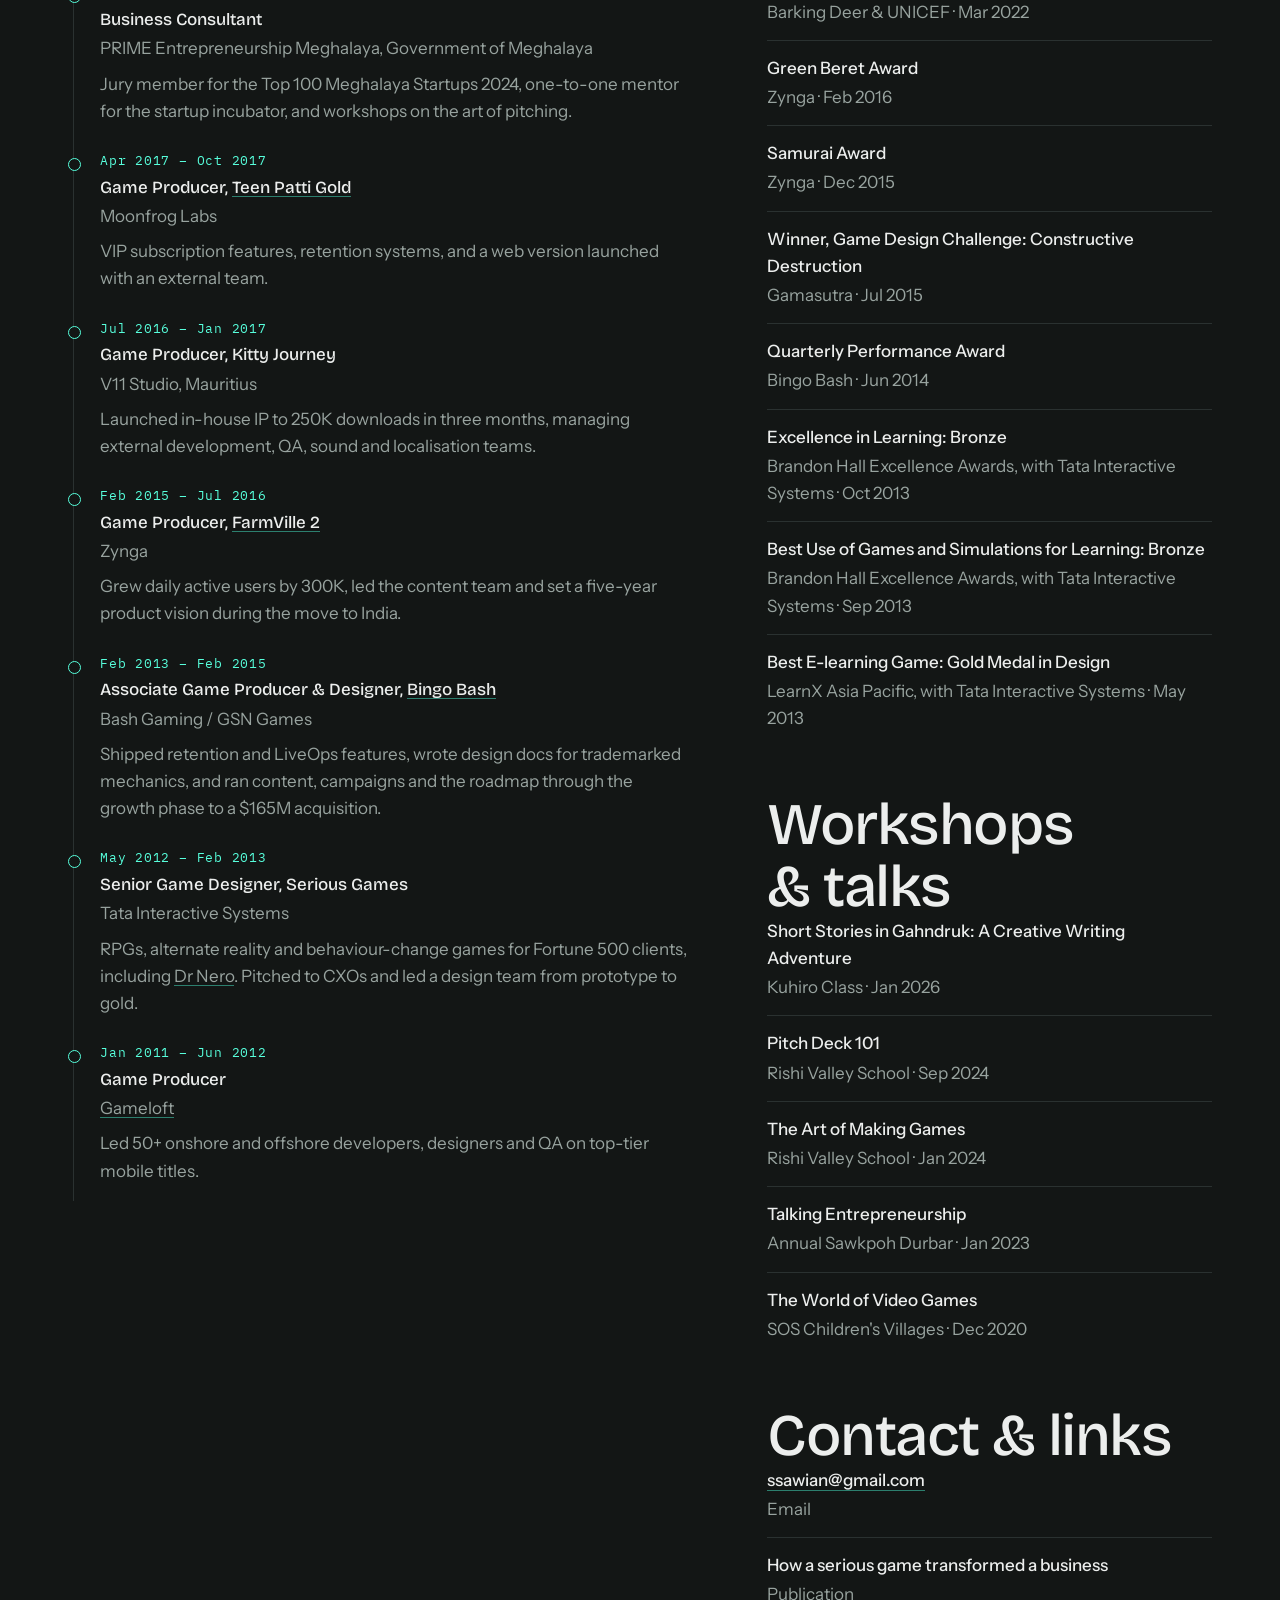
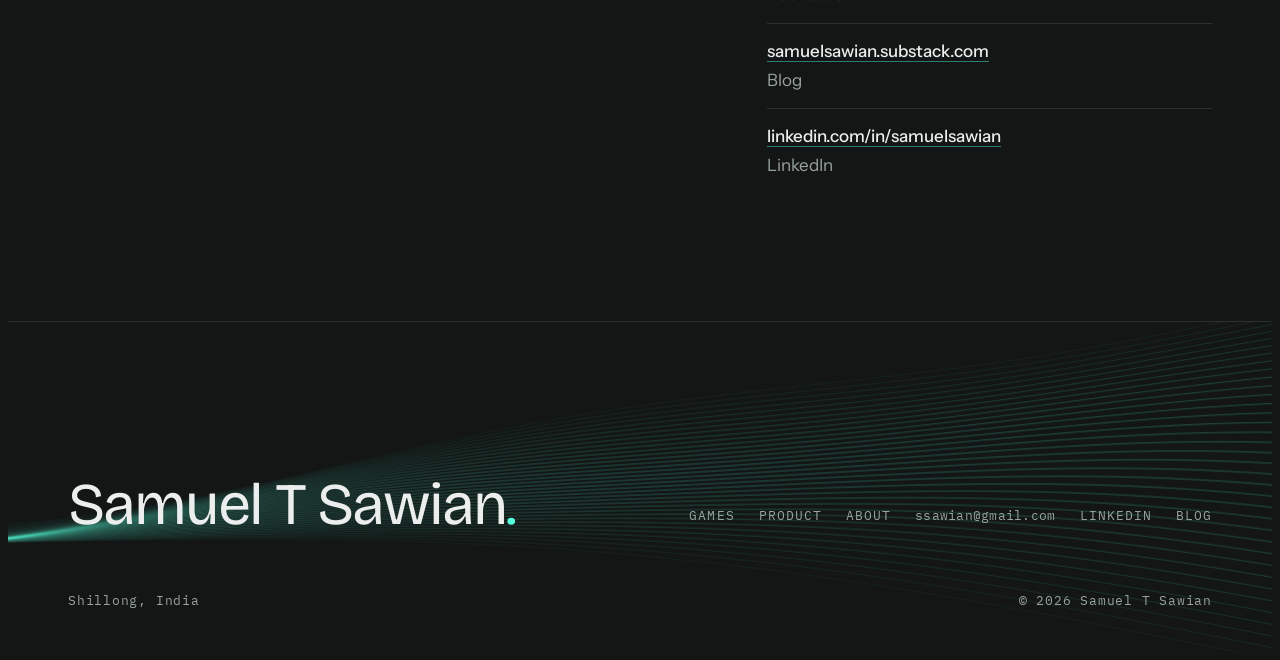
==== commit dd731725: "Point blog links to Substack Co-Authored-By: Claude Opus 5.5 <noreply@anthropic.com> Claude-Session:" ====
--- a/about/index.html
+++ b/about/index.html
@@ -31,7 +31,7 @@
 <meta name="twitter:title" content="About Samuel T Sawian | Experience, Awards &amp; Talks">
 <meta name="twitter:description" content="Experience at Dentira, Barking Deer Entertainment, NID, Zynga, GSN, Moonfrog, Tata Interactive and Gameloft, plus awards, education and talks.">
 <meta name="twitter:image" content="https://degrimboy.github.io/portfolio/assets/og/about.jpg">
-<script type="application/ld+json">{"@context": "https://schema.org", "@graph": [{"@type": "ProfilePage", "name": "About Samuel T Sawian | Experience, Awards & Talks", "description": "Experience at Dentira, Barking Deer Entertainment, NID, Zynga, GSN, Moonfrog, Tata Interactive and Gameloft, plus awards, education and talks.", "inLanguage": "en-IN", "url": "https://degrimboy.github.io/portfolio/about/", "isPartOf": {"@id": "https://degrimboy.github.io/portfolio/#website"}, "primaryImageOfPage": "https://degrimboy.github.io/portfolio/assets/og/about.jpg", "mainEntity": {"@type": "Person", "name": "Samuel T Sawian", "alternateName": "Samuel Sawian", "jobTitle": "Game Producer and Product Manager", "description": "Game producer, product manager and LiveOps lead with 15+ years running live, free-to-play games and digital products.", "email": "mailto:ssawian@gmail.com", "sameAs": ["https://www.linkedin.com/in/samuelsawian", "https://mrbiped.com/"], "address": {"@type": "PostalAddress", "addressLocality": "Shillong", "addressRegion": "Meghalaya", "addressCountry": "IN"}, "worksFor": [{"@type": "Organization", "name": "Barking Deer Entertainment"}, {"@type": "Organization", "name": "Dentira"}], "alumniOf": [{"@type": "CollegeOrUniversity", "name": "Vancouver Film School"}, {"@type": "CollegeOrUniversity", "name": "National Institute of Design"}, {"@type": "CollegeOrUniversity", "name": "Bangalore University"}], "knowsLanguage": ["kha", "en", "hi"], "knowsAbout": ["Game design", "Game production", "LiveOps", "Product management", "Free-to-play games", "UX design", "Brand identity"], "@id": "https://degrimboy.github.io/portfolio/#person", "url": "https://degrimboy.github.io/portfolio/", "image": "https://degrimboy.github.io/portfolio/assets/img/portrait.webp"}}, {"@type": "BreadcrumbList", "itemListElement": [{"@type": "ListItem", "position": 1, "name": "Home", "item": "https://degrimboy.github.io/portfolio/"}, {"@type": "ListItem", "position": 2, "name": "About", "item": "https://degrimboy.github.io/portfolio/about/"}]}]}</script>
+<script type="application/ld+json">{"@context": "https://schema.org", "@graph": [{"@type": "ProfilePage", "name": "About Samuel T Sawian | Experience, Awards & Talks", "description": "Experience at Dentira, Barking Deer Entertainment, NID, Zynga, GSN, Moonfrog, Tata Interactive and Gameloft, plus awards, education and talks.", "inLanguage": "en-IN", "url": "https://degrimboy.github.io/portfolio/about/", "isPartOf": {"@id": "https://degrimboy.github.io/portfolio/#website"}, "primaryImageOfPage": "https://degrimboy.github.io/portfolio/assets/og/about.jpg", "mainEntity": {"@type": "Person", "name": "Samuel T Sawian", "alternateName": "Samuel Sawian", "jobTitle": "Game Producer and Product Manager", "description": "Game producer, product manager and LiveOps lead with 15+ years running live, free-to-play games and digital products.", "email": "mailto:ssawian@gmail.com", "sameAs": ["https://www.linkedin.com/in/samuelsawian", "https://samuelsawian.substack.com/"], "address": {"@type": "PostalAddress", "addressLocality": "Shillong", "addressRegion": "Meghalaya", "addressCountry": "IN"}, "worksFor": [{"@type": "Organization", "name": "Barking Deer Entertainment"}, {"@type": "Organization", "name": "Dentira"}], "alumniOf": [{"@type": "CollegeOrUniversity", "name": "Vancouver Film School"}, {"@type": "CollegeOrUniversity", "name": "National Institute of Design"}, {"@type": "CollegeOrUniversity", "name": "Bangalore University"}], "knowsLanguage": ["kha", "en", "hi"], "knowsAbout": ["Game design", "Game production", "LiveOps", "Product management", "Free-to-play games", "UX design", "Brand identity"], "@id": "https://degrimboy.github.io/portfolio/#person", "url": "https://degrimboy.github.io/portfolio/", "image": "https://degrimboy.github.io/portfolio/assets/img/portrait.webp"}}, {"@type": "BreadcrumbList", "itemListElement": [{"@type": "ListItem", "position": 1, "name": "Home", "item": "https://degrimboy.github.io/portfolio/"}, {"@type": "ListItem", "position": 2, "name": "About", "item": "https://degrimboy.github.io/portfolio/about/"}]}]}</script>
 <script src="../assets/site.js" defer></script>
 </head>
 <body>
@@ -122,7 +122,7 @@
             <ul class="awards">
               <li><b><a href="mailto:ssawian@gmail.com">ssawian@gmail.com</a></b><span>Email</span></li>
               <li><b>How a serious game transformed a business</b><span>Publication</span></li>
-              <li><b><a href="https://mrbiped.com/" target="_blank" rel="noopener">mrbiped.com</a></b><span>Blog</span></li>
+              <li><b><a href="https://samuelsawian.substack.com/" target="_blank" rel="noopener">samuelsawian.substack.com</a></b><span>Blog</span></li>
               <li><b><a href="https://www.linkedin.com/in/samuelsawian" target="_blank" rel="noopener">linkedin.com/in/samuelsawian</a></b><span>LinkedIn</span></li>
             </ul>
           </div>
@@ -136,7 +136,7 @@
   <div class="wrap foot">
     <div class="foot-top">
       <p>Samuel T Sawian<span style="color:var(--accent)">.</span></p>
-      <ul class="foot-links"><li><a href="../games/">Games</a></li><li><a href="../product/">Product</a></li><li><a href="../about/">About</a></li><li><a href="mailto:ssawian@gmail.com">ssawian@gmail.com</a></li><li><a href="https://www.linkedin.com/in/samuelsawian" target="_blank" rel="noopener">LinkedIn</a></li><li><a href="https://mrbiped.com/" target="_blank" rel="noopener">Blog</a></li></ul>
+      <ul class="foot-links"><li><a href="../games/">Games</a></li><li><a href="../product/">Product</a></li><li><a href="../about/">About</a></li><li><a href="mailto:ssawian@gmail.com">ssawian@gmail.com</a></li><li><a href="https://www.linkedin.com/in/samuelsawian" target="_blank" rel="noopener">LinkedIn</a></li><li><a href="https://samuelsawian.substack.com/" target="_blank" rel="noopener">Blog</a></li></ul>
     </div>
     <div class="row"><span>Shillong, India</span><span>© 2026 Samuel T Sawian</span></div>
   </div>
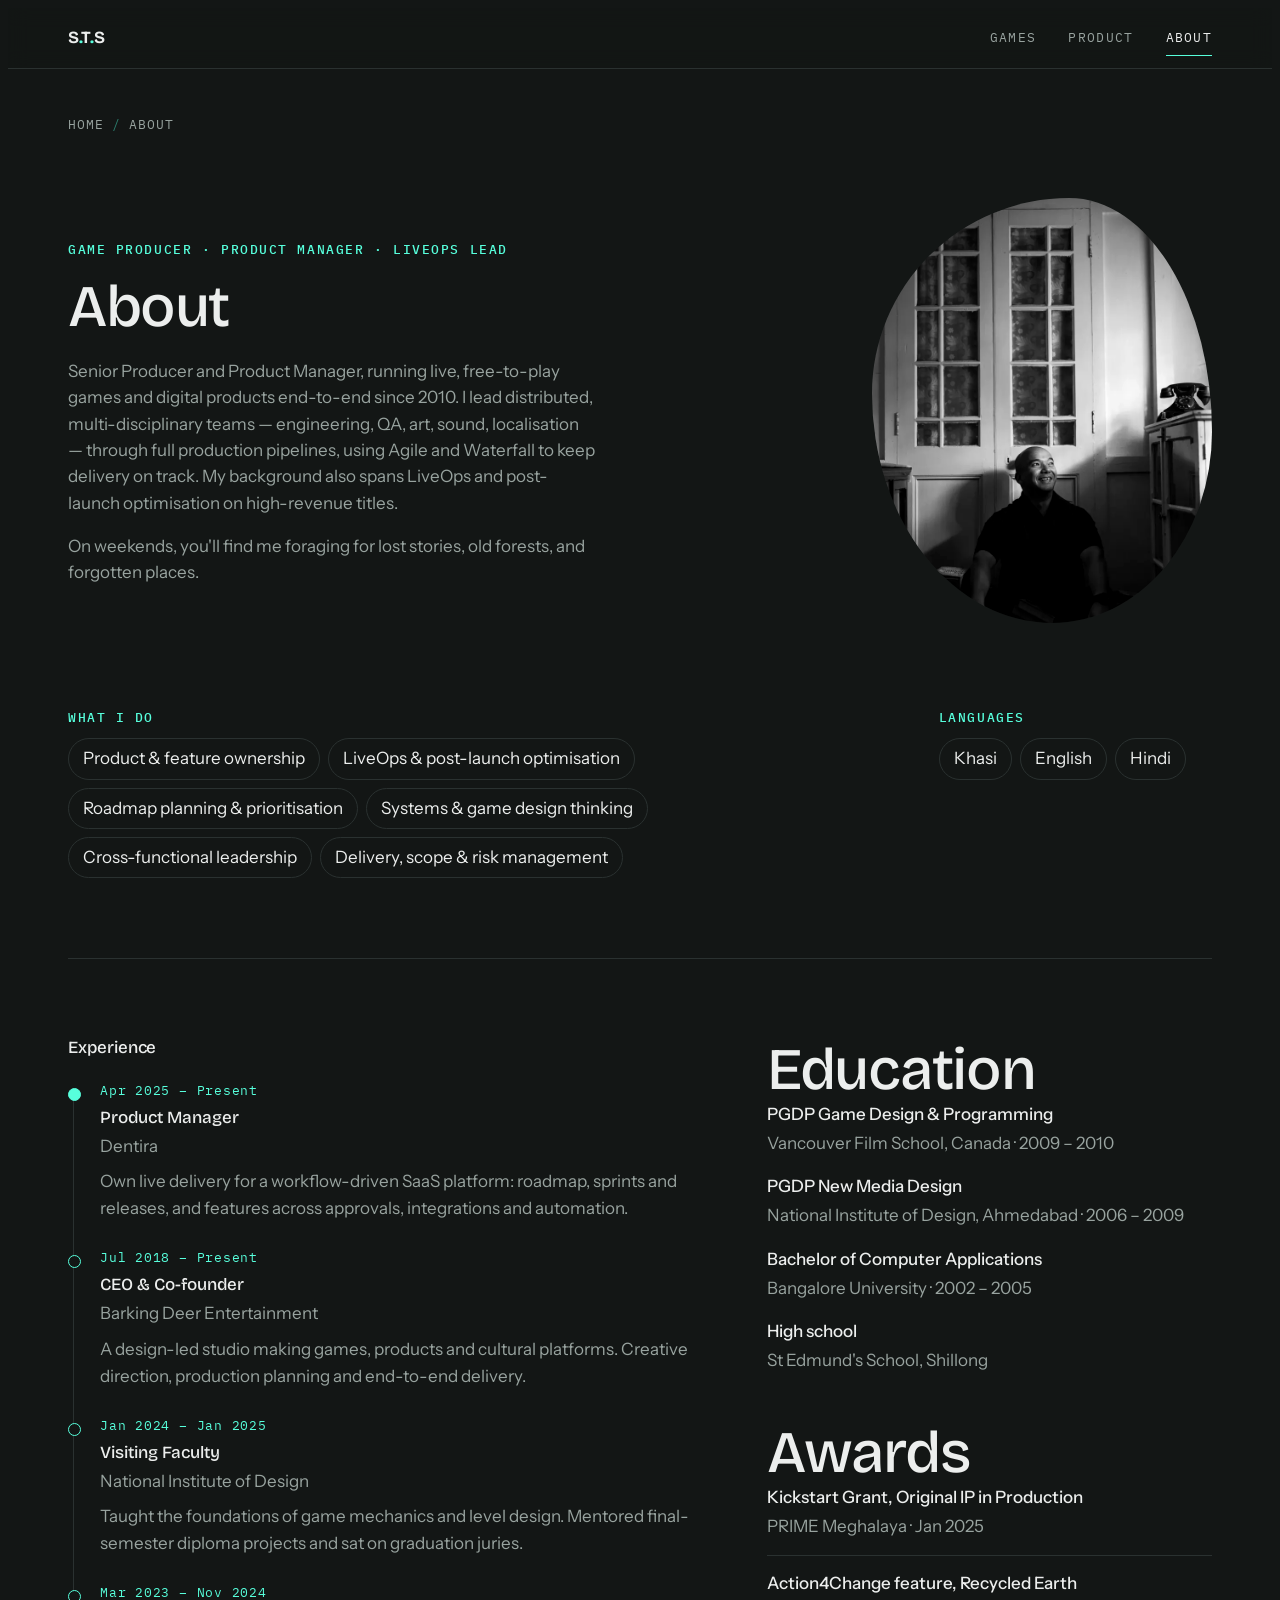
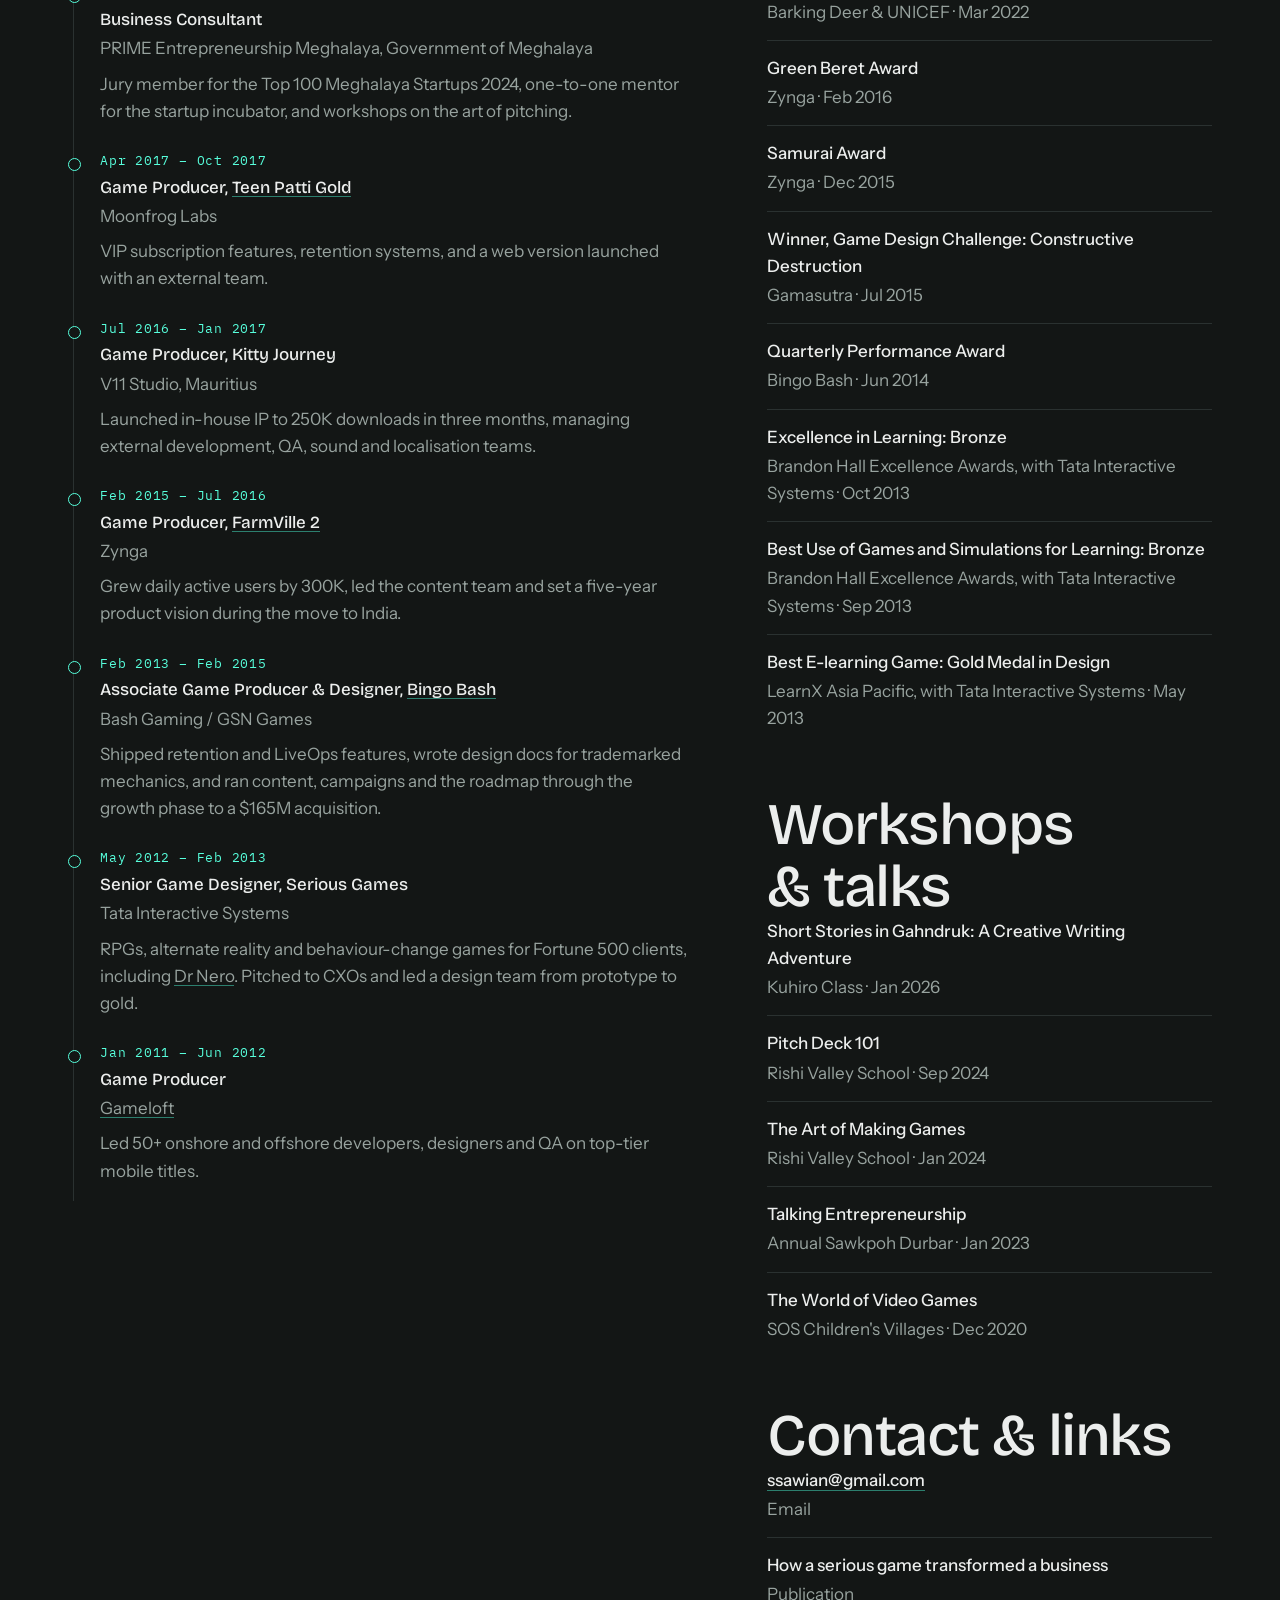
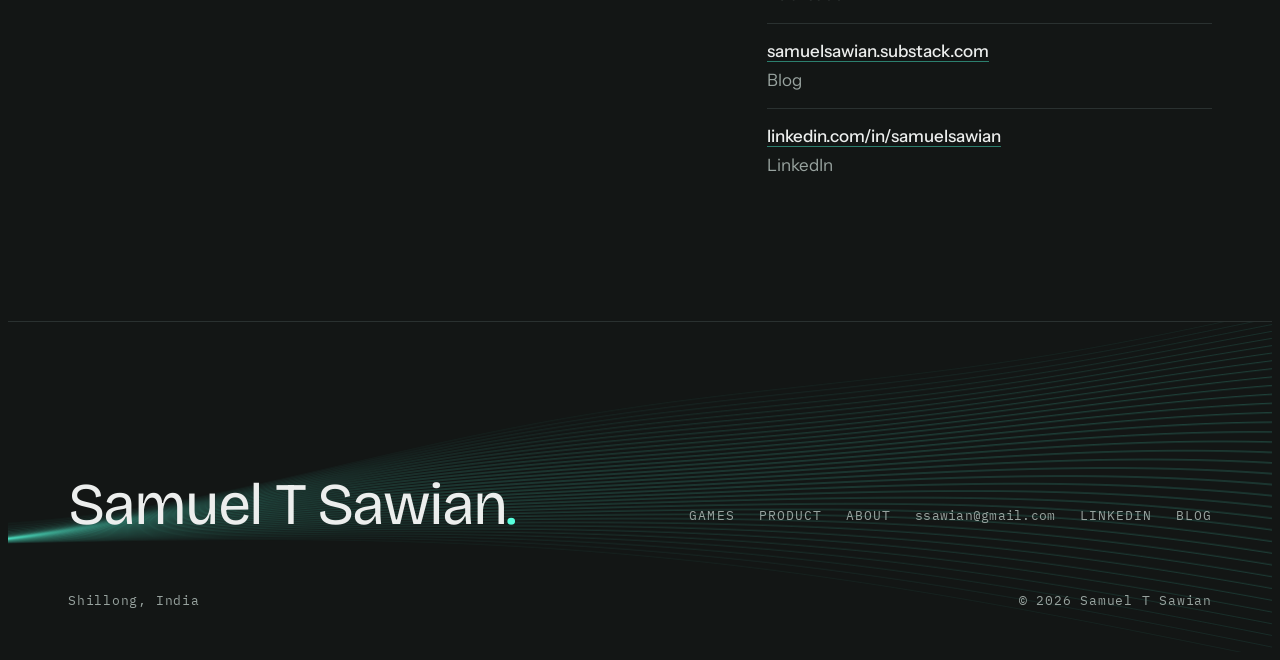
==== commit 774a244a: "Say 'since 2010' instead of a year count Co-Authored-By: Claude Opus 5.5 <noreply@anthropic.com> Cla" ====
--- a/about/index.html
+++ b/about/index.html
@@ -31,7 +31,7 @@
 <meta name="twitter:title" content="About Samuel T Sawian | Experience, Awards &amp; Talks">
 <meta name="twitter:description" content="Experience at Dentira, Barking Deer Entertainment, NID, Zynga, GSN, Moonfrog, Tata Interactive and Gameloft, plus awards, education and talks.">
 <meta name="twitter:image" content="https://degrimboy.github.io/portfolio/assets/og/about.jpg">
-<script type="application/ld+json">{"@context": "https://schema.org", "@graph": [{"@type": "ProfilePage", "name": "About Samuel T Sawian | Experience, Awards & Talks", "description": "Experience at Dentira, Barking Deer Entertainment, NID, Zynga, GSN, Moonfrog, Tata Interactive and Gameloft, plus awards, education and talks.", "inLanguage": "en-IN", "url": "https://degrimboy.github.io/portfolio/about/", "isPartOf": {"@id": "https://degrimboy.github.io/portfolio/#website"}, "primaryImageOfPage": "https://degrimboy.github.io/portfolio/assets/og/about.jpg", "mainEntity": {"@type": "Person", "name": "Samuel T Sawian", "alternateName": "Samuel Sawian", "jobTitle": "Game Producer and Product Manager", "description": "Game producer, product manager and LiveOps lead with 15+ years running live, free-to-play games and digital products.", "email": "mailto:ssawian@gmail.com", "sameAs": ["https://www.linkedin.com/in/samuelsawian", "https://samuelsawian.substack.com/"], "address": {"@type": "PostalAddress", "addressLocality": "Shillong", "addressRegion": "Meghalaya", "addressCountry": "IN"}, "worksFor": [{"@type": "Organization", "name": "Barking Deer Entertainment"}, {"@type": "Organization", "name": "Dentira"}], "alumniOf": [{"@type": "CollegeOrUniversity", "name": "Vancouver Film School"}, {"@type": "CollegeOrUniversity", "name": "National Institute of Design"}, {"@type": "CollegeOrUniversity", "name": "Bangalore University"}], "knowsLanguage": ["kha", "en", "hi"], "knowsAbout": ["Game design", "Game production", "LiveOps", "Product management", "Free-to-play games", "UX design", "Brand identity"], "@id": "https://degrimboy.github.io/portfolio/#person", "url": "https://degrimboy.github.io/portfolio/", "image": "https://degrimboy.github.io/portfolio/assets/img/portrait.webp"}}, {"@type": "BreadcrumbList", "itemListElement": [{"@type": "ListItem", "position": 1, "name": "Home", "item": "https://degrimboy.github.io/portfolio/"}, {"@type": "ListItem", "position": 2, "name": "About", "item": "https://degrimboy.github.io/portfolio/about/"}]}]}</script>
+<script type="application/ld+json">{"@context": "https://schema.org", "@graph": [{"@type": "ProfilePage", "name": "About Samuel T Sawian | Experience, Awards & Talks", "description": "Experience at Dentira, Barking Deer Entertainment, NID, Zynga, GSN, Moonfrog, Tata Interactive and Gameloft, plus awards, education and talks.", "inLanguage": "en-IN", "url": "https://degrimboy.github.io/portfolio/about/", "isPartOf": {"@id": "https://degrimboy.github.io/portfolio/#website"}, "primaryImageOfPage": "https://degrimboy.github.io/portfolio/assets/og/about.jpg", "mainEntity": {"@type": "Person", "name": "Samuel T Sawian", "alternateName": "Samuel Sawian", "jobTitle": "Game Producer and Product Manager", "description": "Game producer, product manager and LiveOps lead running live, free-to-play games and digital products, building games since 2010.", "email": "mailto:ssawian@gmail.com", "sameAs": ["https://www.linkedin.com/in/samuelsawian", "https://samuelsawian.substack.com/"], "address": {"@type": "PostalAddress", "addressLocality": "Shillong", "addressRegion": "Meghalaya", "addressCountry": "IN"}, "worksFor": [{"@type": "Organization", "name": "Barking Deer Entertainment"}, {"@type": "Organization", "name": "Dentira"}], "alumniOf": [{"@type": "CollegeOrUniversity", "name": "Vancouver Film School"}, {"@type": "CollegeOrUniversity", "name": "National Institute of Design"}, {"@type": "CollegeOrUniversity", "name": "Bangalore University"}], "knowsLanguage": ["kha", "en", "hi"], "knowsAbout": ["Game design", "Game production", "LiveOps", "Product management", "Free-to-play games", "UX design", "Brand identity"], "@id": "https://degrimboy.github.io/portfolio/#person", "url": "https://degrimboy.github.io/portfolio/", "image": "https://degrimboy.github.io/portfolio/assets/img/portrait.webp"}}, {"@type": "BreadcrumbList", "itemListElement": [{"@type": "ListItem", "position": 1, "name": "Home", "item": "https://degrimboy.github.io/portfolio/"}, {"@type": "ListItem", "position": 2, "name": "About", "item": "https://degrimboy.github.io/portfolio/about/"}]}]}</script>
 <script src="../assets/site.js" defer></script>
 </head>
 <body>
@@ -48,7 +48,7 @@
     <div>
       <span class="label">Game Producer · Product Manager · LiveOps Lead</span>
       <h1 style="margin-top:14px">About</h1>
-      <div class="lead prose"><p>Senior Producer and Product Manager with 15+ years running live, free-to-play games and digital products end-to-end. I lead distributed, multi-disciplinary teams — engineering, QA, art, sound, localisation — through full production pipelines, using Agile and Waterfall to keep delivery on track. My background also spans LiveOps and post-launch optimisation on high-revenue titles.</p><p>On weekends, you'll find me foraging for lost stories, old forests, and forgotten places.</p></div>
+      <div class="lead prose"><p>Senior Producer and Product Manager, running live, free-to-play games and digital products end-to-end since 2010. I lead distributed, multi-disciplinary teams — engineering, QA, art, sound, localisation — through full production pipelines, using Agile and Waterfall to keep delivery on track. My background also spans LiveOps and post-launch optimisation on high-revenue titles.</p><p>On weekends, you'll find me foraging for lost stories, old forests, and forgotten places.</p></div>
     </div>
     <div class="portrait"><img src="../assets/img/portrait.webp" srcset="../assets/img/portrait-800.webp 800w, ../assets/img/portrait.webp 1208w" sizes="(max-width: 900px) 280px, 340px" alt="Black and white portrait of Samuel T Sawian seated by a window" width="1208" height="1815" fetchpriority="high"></div>
   </section>
--- a/assets/site.css
+++ b/assets/site.css
@@ -383,3 +383,18 @@
 .shot.coop{display:grid;place-items:center;background:var(--surface);border-radius:20px;padding:clamp(20px,4vw,40px)}
 .shot.coop img{max-width:371px;border:0;border-radius:12px}
 @media (max-width:900px){.stage,.stage.flip{grid-template-columns:minmax(0,1fr)}.stage.flip .shot{order:0}}
+/* Dentira invoice journey */
+.flow{margin:0;background:var(--bg);border:1px solid var(--line);border-radius:28px;padding:clamp(24px,4vw,44px);display:grid;gap:20px}
+.flow ol{list-style:none;margin:0;padding:0;display:grid;gap:0;counter-reset:f}
+.flow li{position:relative;display:grid;grid-template-columns:120px minmax(0,1fr);gap:4px 20px;align-items:baseline;padding:14px 0 14px 28px;border-left:1px solid var(--accent-dim);margin-left:6px}
+.flow li::before{content:"";position:absolute;left:-6px;top:20px;width:11px;height:11px;border-radius:50%;background:var(--bg);border:1px solid var(--accent)}
+.flow li:last-child::before{background:var(--accent)}
+.flow b{font-family:var(--display);font-weight:600;font-size:var(--fs-m)}
+.flow span{color:var(--muted);font-size:var(--fs-s)}
+.flow em{grid-column:2;font-style:normal;font-family:var(--mono);font-size:var(--fs-s);color:var(--accent);letter-spacing:.04em}
+.flow em::before{content:"↺ "}
+.flow figcaption{font-family:var(--mono);font-size:var(--fs-s);letter-spacing:.1em;text-transform:uppercase;color:var(--muted)}
+@media (max-width:520px){.flow li{grid-template-columns:minmax(0,1fr)}.flow em{grid-column:1}}
+/* numbers strip on the home page */
+.proof{border-bottom:1px solid var(--line)}
+.proof .stats{border-top:1px solid var(--line)}
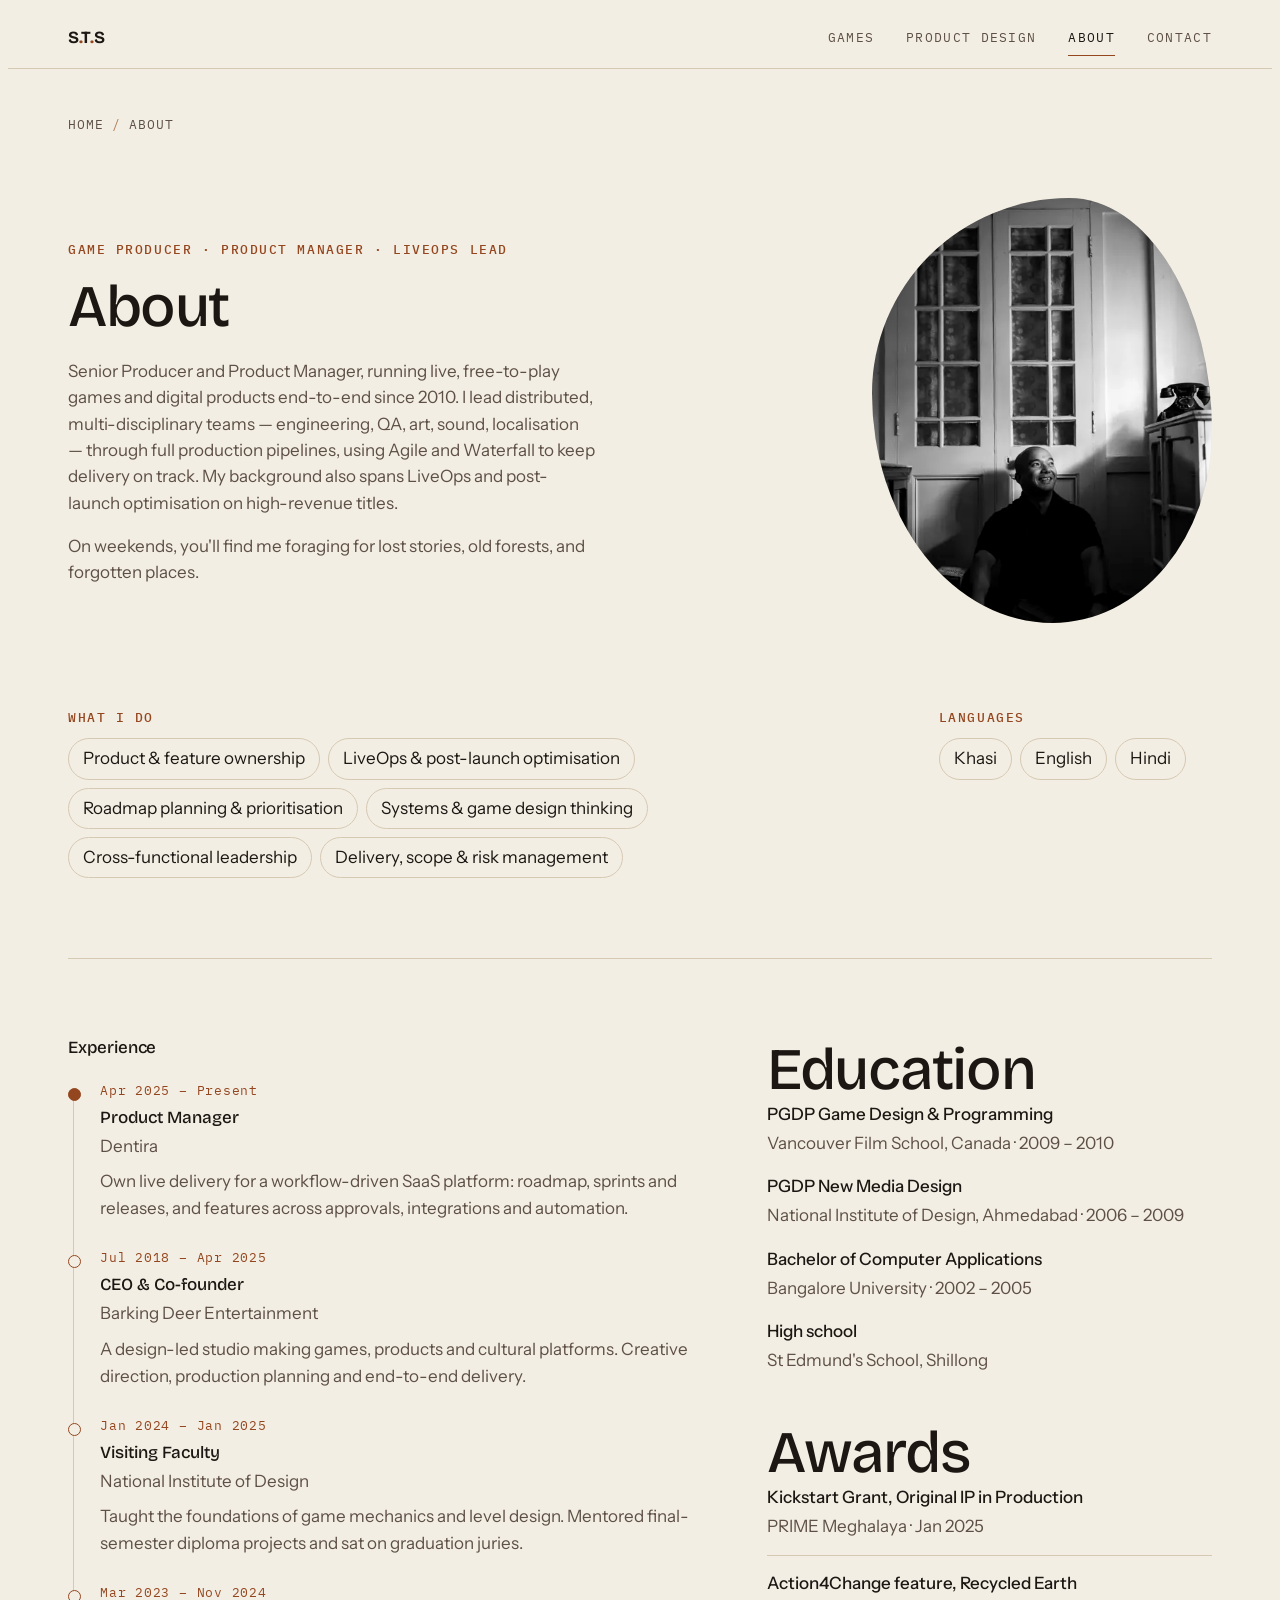
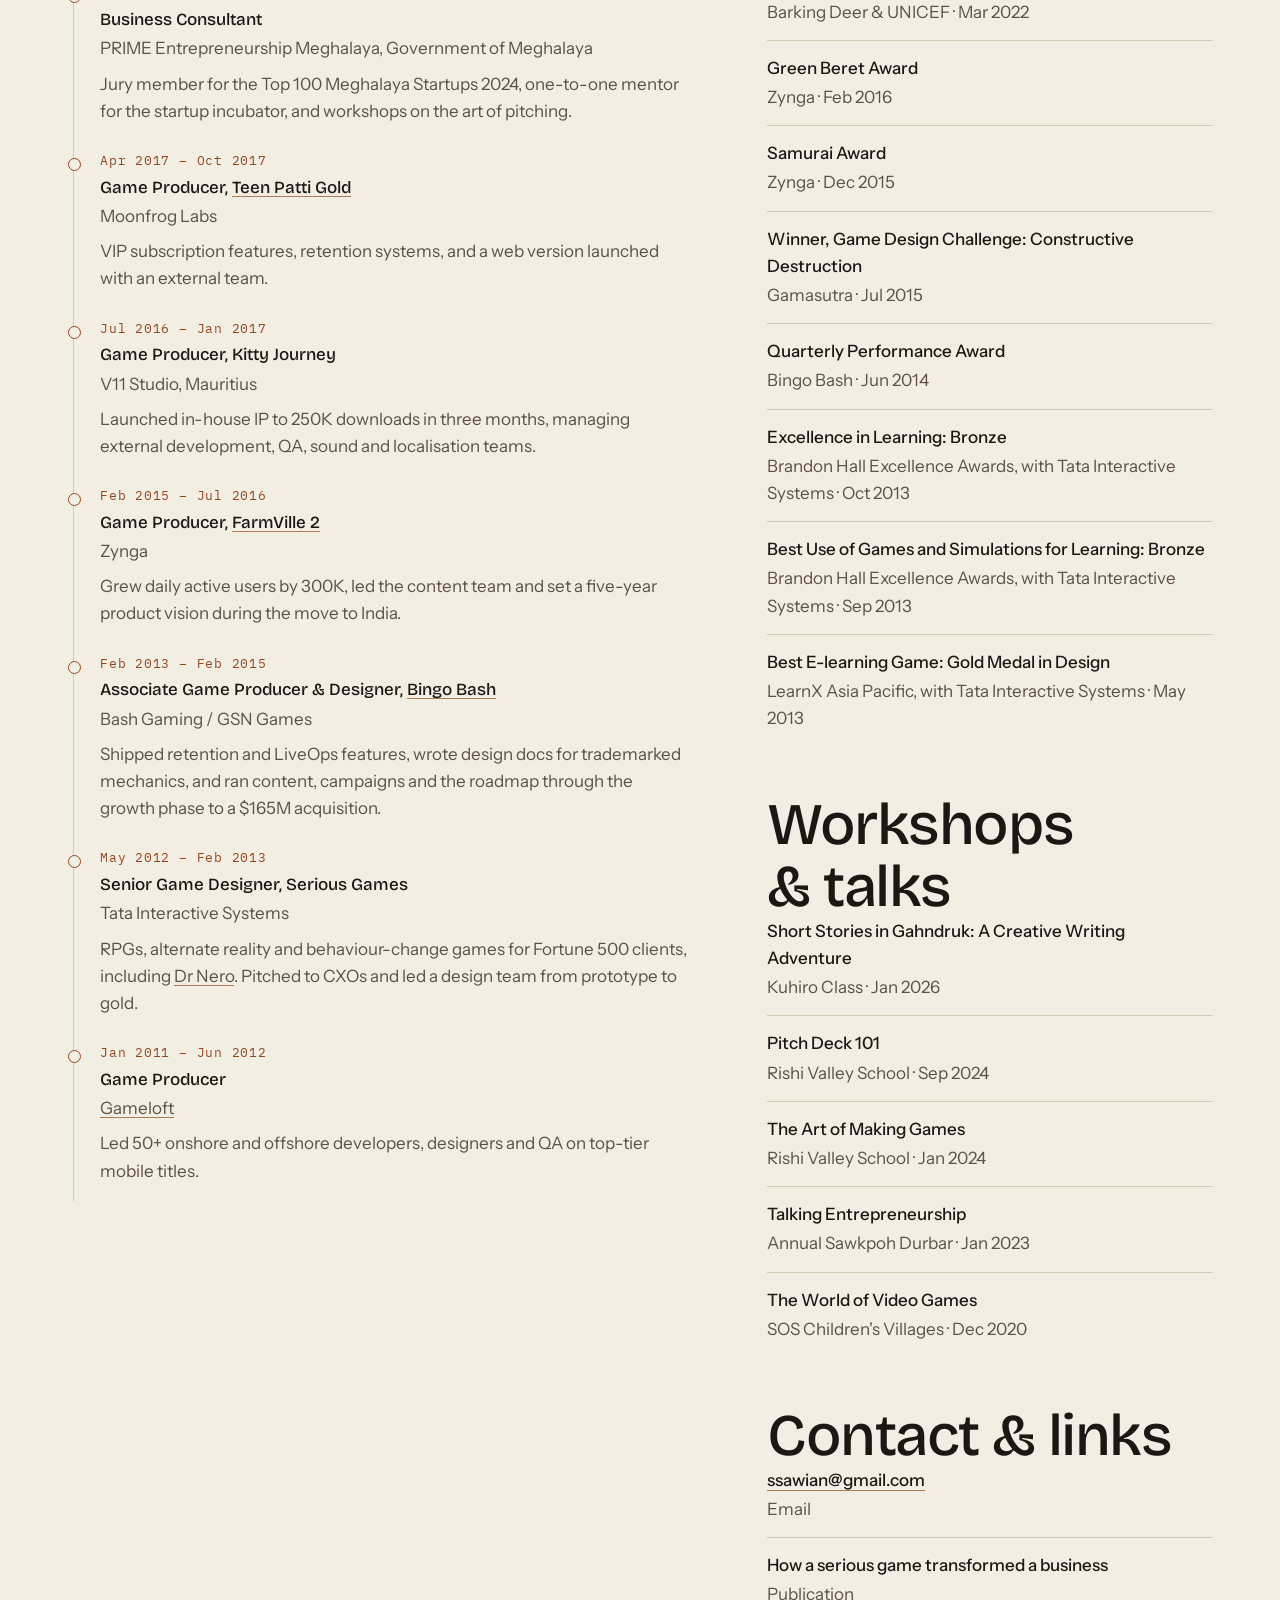
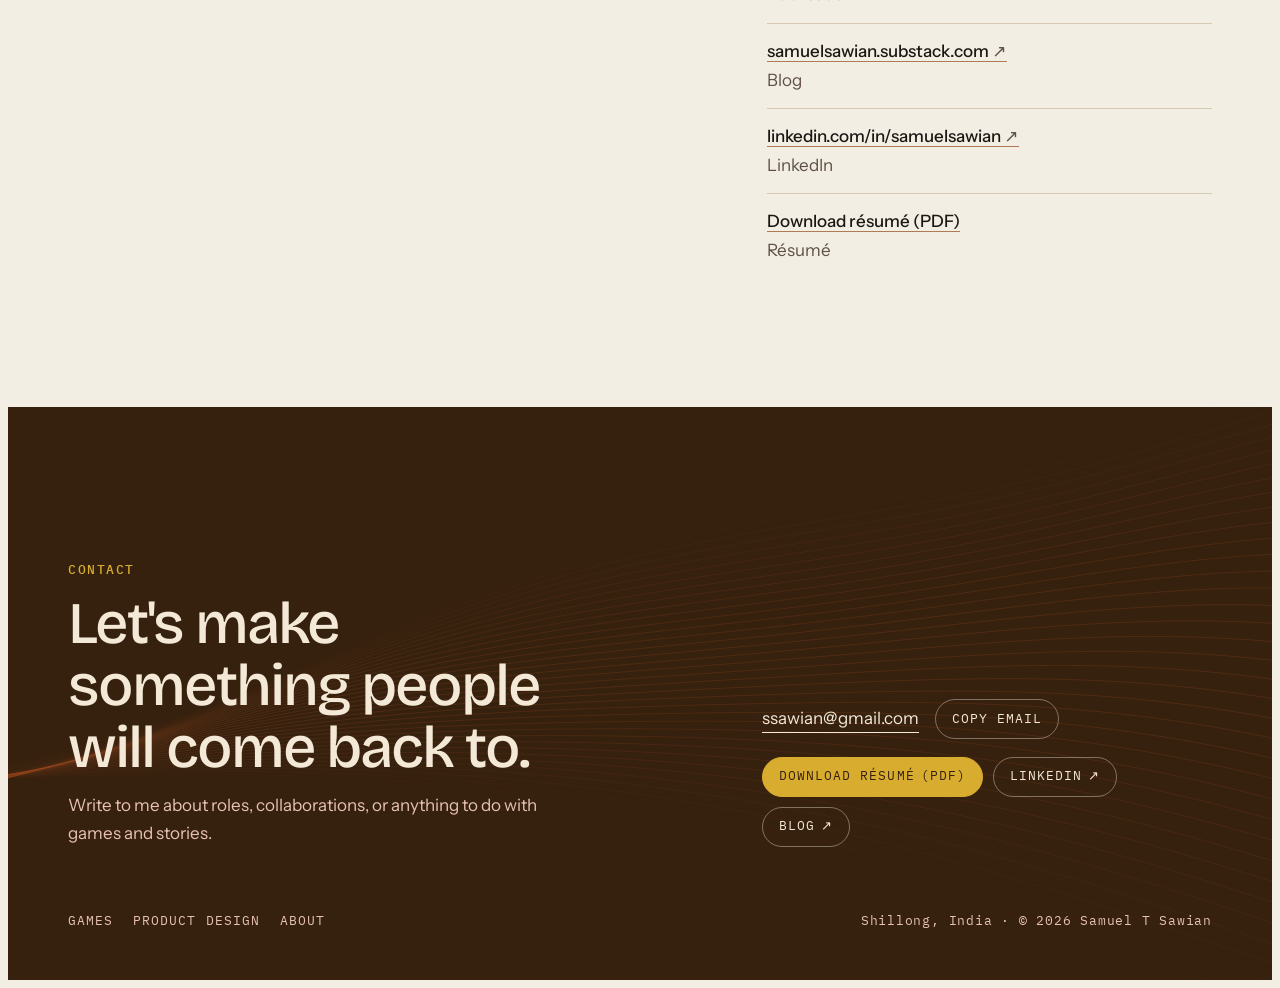
==== commit 42de180d: "Wallpaper look site-wide; fix 10 usability gaps; résumé download - Contact section with copyable ema" ====
--- a/about/index.html
+++ b/about/index.html
@@ -8,8 +8,8 @@
 <meta name="author" content="Samuel T Sawian">
 <meta name="robots" content="index, follow, max-image-preview:large">
 <link rel="canonical" href="https://degrimboy.github.io/portfolio/about/">
-<meta name="theme-color" content="#131615">
-<meta name="color-scheme" content="dark">
+<meta name="theme-color" content="#f3eee3">
+<meta name="color-scheme" content="light">
 <link rel="icon" href="../favicon.ico" sizes="32x32">
 <link rel="icon" href="../assets/favicon.svg" type="image/svg+xml">
 <link rel="apple-touch-icon" href="../assets/apple-touch-icon.png">
@@ -17,6 +17,7 @@
 <link rel="preload" href="../assets/fonts/bricolage-grotesque-latin-wght-normal.woff2" as="font" type="font/woff2" crossorigin>
 <link rel="preload" href="../assets/fonts/instrument-sans-latin-400-normal.woff2" as="font" type="font/woff2" crossorigin>
 <link rel="stylesheet" href="../assets/site.css">
+<link rel="stylesheet" href="../assets/theme-wallpaper.css">
 <meta property="og:site_name" content="Samuel T Sawian">
 <meta property="og:type" content="profile">
 <meta property="og:title" content="About Samuel T Sawian | Experience, Awards &amp; Talks">
@@ -31,15 +32,18 @@
 <meta name="twitter:title" content="About Samuel T Sawian | Experience, Awards &amp; Talks">
 <meta name="twitter:description" content="Experience at Dentira, Barking Deer Entertainment, NID, Zynga, GSN, Moonfrog, Tata Interactive and Gameloft, plus awards, education and talks.">
 <meta name="twitter:image" content="https://degrimboy.github.io/portfolio/assets/og/about.jpg">
-<script type="application/ld+json">{"@context": "https://schema.org", "@graph": [{"@type": "ProfilePage", "name": "About Samuel T Sawian | Experience, Awards & Talks", "description": "Experience at Dentira, Barking Deer Entertainment, NID, Zynga, GSN, Moonfrog, Tata Interactive and Gameloft, plus awards, education and talks.", "inLanguage": "en-IN", "url": "https://degrimboy.github.io/portfolio/about/", "isPartOf": {"@id": "https://degrimboy.github.io/portfolio/#website"}, "primaryImageOfPage": "https://degrimboy.github.io/portfolio/assets/og/about.jpg", "mainEntity": {"@type": "Person", "name": "Samuel T Sawian", "alternateName": "Samuel Sawian", "jobTitle": "Game Producer and Product Manager", "description": "Game producer, product manager and LiveOps lead running live, free-to-play games and digital products, building games since 2010.", "email": "mailto:ssawian@gmail.com", "sameAs": ["https://www.linkedin.com/in/samuelsawian", "https://samuelsawian.substack.com/"], "address": {"@type": "PostalAddress", "addressLocality": "Shillong", "addressRegion": "Meghalaya", "addressCountry": "IN"}, "worksFor": [{"@type": "Organization", "name": "Barking Deer Entertainment"}, {"@type": "Organization", "name": "Dentira"}], "alumniOf": [{"@type": "CollegeOrUniversity", "name": "Vancouver Film School"}, {"@type": "CollegeOrUniversity", "name": "National Institute of Design"}, {"@type": "CollegeOrUniversity", "name": "Bangalore University"}], "knowsLanguage": ["kha", "en", "hi"], "knowsAbout": ["Game design", "Game production", "LiveOps", "Product management", "Free-to-play games", "UX design", "Brand identity"], "@id": "https://degrimboy.github.io/portfolio/#person", "url": "https://degrimboy.github.io/portfolio/", "image": "https://degrimboy.github.io/portfolio/assets/img/portrait.webp"}}, {"@type": "BreadcrumbList", "itemListElement": [{"@type": "ListItem", "position": 1, "name": "Home", "item": "https://degrimboy.github.io/portfolio/"}, {"@type": "ListItem", "position": 2, "name": "About", "item": "https://degrimboy.github.io/portfolio/about/"}]}]}</script>
+<script type="application/ld+json">{"@context": "https://schema.org", "@graph": [{"@type": "ProfilePage", "name": "About Samuel T Sawian | Experience, Awards & Talks", "description": "Experience at Dentira, Barking Deer Entertainment, NID, Zynga, GSN, Moonfrog, Tata Interactive and Gameloft, plus awards, education and talks.", "inLanguage": "en-IN", "url": "https://degrimboy.github.io/portfolio/about/", "isPartOf": {"@id": "https://degrimboy.github.io/portfolio/#website"}, "primaryImageOfPage": "https://degrimboy.github.io/portfolio/assets/og/about.jpg", "mainEntity": {"@type": "Person", "name": "Samuel T Sawian", "alternateName": "Samuel Sawian", "jobTitle": "Game Producer and Product Manager", "description": "Game producer, product manager and LiveOps lead running live, free-to-play games and digital products, building games since 2010.", "email": "mailto:ssawian@gmail.com", "sameAs": ["https://www.linkedin.com/in/samuelsawian", "https://samuelsawian.substack.com/"], "address": {"@type": "PostalAddress", "addressLocality": "Shillong", "addressRegion": "Meghalaya", "addressCountry": "IN"}, "worksFor": {"@type": "Organization", "name": "Dentira"}, "alumniOf": [{"@type": "CollegeOrUniversity", "name": "Vancouver Film School"}, {"@type": "CollegeOrUniversity", "name": "National Institute of Design"}, {"@type": "CollegeOrUniversity", "name": "Bangalore University"}], "knowsLanguage": ["kha", "en", "hi"], "knowsAbout": ["Game design", "Game production", "LiveOps", "Product management", "Free-to-play games", "UX design", "Brand identity"], "@id": "https://degrimboy.github.io/portfolio/#person", "url": "https://degrimboy.github.io/portfolio/", "image": "https://degrimboy.github.io/portfolio/assets/img/portrait.webp"}}, {"@type": "BreadcrumbList", "itemListElement": [{"@type": "ListItem", "position": 1, "name": "Home", "item": "https://degrimboy.github.io/portfolio/"}, {"@type": "ListItem", "position": 2, "name": "About", "item": "https://degrimboy.github.io/portfolio/about/"}]}]}</script>
 <script src="../assets/site.js" defer></script>
 </head>
 <body>
 <a class="skip" href="#main">Skip to content</a>
 <header class="top">
   <div class="wrap">
-    <a class="mark" href="../" aria-label="Samuel T Sawian, home">S<span>.</span>T<span>.</span>S</a>
-    <nav class="nav" aria-label="Main"><a href="../games/">Games</a><a href="../product/">Product</a><a href="../about/" aria-current="page">About</a></nav>
+    <a class="mark" href="../" aria-label="S.T.S, Samuel T Sawian, home">S<span>.</span>T<span>.</span>S</a>
+    <div class="top-right">
+      <nav class="nav" aria-label="Main"><a href="../games/">Games</a><a href="../product/">Product design</a><a href="../about/" aria-current="page">About</a><a href="#contact">Contact</a></nav>
+      
+    </div>
   </div>
 </header>
 <main id="main">
@@ -50,7 +54,7 @@
       <h1 style="margin-top:14px">About</h1>
       <div class="lead prose"><p>Senior Producer and Product Manager, running live, free-to-play games and digital products end-to-end since 2010. I lead distributed, multi-disciplinary teams — engineering, QA, art, sound, localisation — through full production pipelines, using Agile and Waterfall to keep delivery on track. My background also spans LiveOps and post-launch optimisation on high-revenue titles.</p><p>On weekends, you'll find me foraging for lost stories, old forests, and forgotten places.</p></div>
     </div>
-    <div class="portrait"><img src="../assets/img/portrait.webp" srcset="../assets/img/portrait-800.webp 800w, ../assets/img/portrait.webp 1208w" sizes="(max-width: 900px) 280px, 340px" alt="Black and white portrait of Samuel T Sawian seated by a window" width="1208" height="1815" fetchpriority="high"></div>
+    <div class="portrait"><img src="../assets/img/portrait.webp" srcset="../assets/img/portrait-480.webp 480w, ../assets/img/portrait-800.webp 800w, ../assets/img/portrait.webp 1208w" sizes="(max-width: 900px) 280px, 340px" alt="Black and white portrait of Samuel T Sawian seated by a window" width="1208" height="1815" fetchpriority="high"></div>
   </section>
   <section class="section" style="padding-top:0">
     <div class="wrap">
@@ -72,7 +76,7 @@
           <h2 class="col-head">Experience</h2>
           <ol class="timeline">
             <li><span class="when">Apr 2025 – Present</span><span class="role">Product Manager</span><span class="where">Dentira</span><span class="what">Own live delivery for a workflow-driven SaaS platform: roadmap, sprints and releases, and features across approvals, integrations and automation.</span></li>
-            <li><span class="when">Jul 2018 – Present</span><span class="role">CEO &amp; Co-founder</span><span class="where">Barking Deer Entertainment</span><span class="what">A design-led studio making games, products and cultural platforms. Creative direction, production planning and end-to-end delivery.</span></li>
+            <li><span class="when">Jul 2018 – Apr 2025</span><span class="role">CEO &amp; Co-founder</span><span class="where">Barking Deer Entertainment</span><span class="what">A design-led studio making games, products and cultural platforms. Creative direction, production planning and end-to-end delivery.</span></li>
             <li><span class="when">Jan 2024 – Jan 2025</span><span class="role">Visiting Faculty</span><span class="where">National Institute of Design</span><span class="what">Taught the foundations of game mechanics and level design. Mentored final-semester diploma projects and sat on graduation juries.</span></li>
             <li><span class="when">Mar 2023 – Nov 2024</span><span class="role">Business Consultant</span><span class="where">PRIME Entrepreneurship Meghalaya, Government of Meghalaya</span><span class="what">Jury member for the Top 100 Meghalaya Startups 2024, one-to-one mentor for the startup incubator, and workshops on the art of pitching.</span></li>
             <li><span class="when">Apr 2017 – Oct 2017</span><span class="role">Game Producer, <a href="../games/teen-patti-gold/">Teen Patti Gold</a></span><span class="where">Moonfrog Labs</span><span class="what">VIP subscription features, retention systems, and a web version launched with an external team.</span></li>
@@ -122,8 +126,9 @@
             <ul class="awards">
               <li><b><a href="mailto:ssawian@gmail.com">ssawian@gmail.com</a></b><span>Email</span></li>
               <li><b>How a serious game transformed a business</b><span>Publication</span></li>
-              <li><b><a href="https://samuelsawian.substack.com/" target="_blank" rel="noopener">samuelsawian.substack.com</a></b><span>Blog</span></li>
-              <li><b><a href="https://www.linkedin.com/in/samuelsawian" target="_blank" rel="noopener">linkedin.com/in/samuelsawian</a></b><span>LinkedIn</span></li>
+              <li><b><a href="https://samuelsawian.substack.com/" target="_blank" rel="noopener">samuelsawian.substack.com<span class="visually-hidden"> (opens in a new tab)</span><span aria-hidden="true"> ↗</span></a></b><span>Blog</span></li>
+              <li><b><a href="https://www.linkedin.com/in/samuelsawian" target="_blank" rel="noopener">linkedin.com/in/samuelsawian<span class="visually-hidden"> (opens in a new tab)</span><span aria-hidden="true"> ↗</span></a></b><span>LinkedIn</span></li>
+              <li><b><a href="../assets/docs/SamuelTSawian_Resume.pdf" download>Download résumé (PDF)</a></b><span>Résumé</span></li>
             </ul>
           </div>
         </div>
@@ -131,16 +136,28 @@
     </div>
   </section>
 </main>
-<footer class="end">
+<footer class="end" id="contact" aria-labelledby="contact-title">
   <canvas id="waves2" aria-hidden="true"></canvas>
   <div class="wrap foot">
-    <div class="foot-top">
-      <p>Samuel T Sawian<span style="color:var(--accent)">.</span></p>
-      <ul class="foot-links"><li><a href="../games/">Games</a></li><li><a href="../product/">Product</a></li><li><a href="../about/">About</a></li><li><a href="mailto:ssawian@gmail.com">ssawian@gmail.com</a></li><li><a href="https://www.linkedin.com/in/samuelsawian" target="_blank" rel="noopener">LinkedIn</a></li><li><a href="https://samuelsawian.substack.com/" target="_blank" rel="noopener">Blog</a></li></ul>
+    <div class="contact">
+      <div>
+        <p class="label">Contact</p>
+        <h2 id="contact-title">Let's make something people will come back to.</h2>
+        <p class="contact-note">Write to me about roles, collaborations, or anything to do with games and stories.</p>
+      </div>
+      <div class="contact-actions">
+        <div class="email-row"><a class="email" href="mailto:ssawian@gmail.com">ssawian@gmail.com</a><button type="button" class="btn copy" data-copy="ssawian@gmail.com">Copy email</button></div>
+        <div class="actions">
+          <a class="btn solid" href="../assets/docs/SamuelTSawian_Resume.pdf" download>Download résumé <span class="hint">(PDF)</span></a>
+          <a class="btn" href="https://www.linkedin.com/in/samuelsawian" target="_blank" rel="noopener">LinkedIn<span class="visually-hidden"> (opens in a new tab)</span><span aria-hidden="true"> ↗</span></a>
+          <a class="btn" href="https://samuelsawian.substack.com/" target="_blank" rel="noopener">Blog<span class="visually-hidden"> (opens in a new tab)</span><span aria-hidden="true"> ↗</span></a>
+        </div>
+      </div>
     </div>
-    <div class="row"><span>Shillong, India</span><span>© 2026 Samuel T Sawian</span></div>
+    <div class="row"><ul class="foot-links"><li><a href="../games/">Games</a></li><li><a href="../product/">Product design</a></li><li><a href="../about/">About</a></li></ul><span>Shillong, India · © 2026 Samuel T Sawian</span></div>
   </div>
 </footer>
+
 <dialog class="lb" id="lb" aria-label="Image viewer">
   <button type="button" id="lbClose">Close</button>
   <img id="lbImg" alt="">
--- a/assets/site.css
+++ b/assets/site.css
@@ -272,6 +272,7 @@
   .zoom{transition:none}
 }
 
+[hidden]{display:none!important}
 /* ---------- multi-page additions ---------- */
 .skip{position:absolute;left:-9999px;top:calc(8px + env(safe-area-inset-top,0px));z-index:60;background:var(--accent);color:#06110e;padding:10px 16px;border-radius:8px;font-weight:600;text-decoration:none}
 .skip:focus{left:16px}
@@ -398,3 +399,106 @@
 /* numbers strip on the home page */
 .proof{border-bottom:1px solid var(--line)}
 .proof .stats{border-top:1px solid var(--line)}
+.sites{display:grid;grid-template-columns:repeat(3,minmax(0,1fr));gap:clamp(24px,3vw,40px)}
+.sites article{display:grid;gap:12px;align-content:start;padding:clamp(20px,3vw,28px);border:1px solid var(--line);border-radius:20px;background:var(--bg);min-width:0}
+.sites h3{font-family:var(--display)}
+.sites p{color:var(--muted)}
+.sites .btn{justify-self:start;text-transform:none;letter-spacing:.02em}
+@media (max-width:900px){.sites{grid-template-columns:minmax(0,1fr)}}
+.sites article{grid-template-rows:auto auto 1fr auto}
+/* Player settings */
+.top-right{display:flex;align-items:center;gap:clamp(12px,2.5vw,24px);position:relative}
+.settings-btn{display:grid;place-items:center;width:40px;height:40px;border-radius:50%;border:1px solid var(--line);background:transparent;color:var(--fg);cursor:pointer;transition:border-color .2s,color .2s}
+.settings-btn:hover,.settings-btn[aria-expanded="true"]{border-color:var(--accent);color:var(--accent)}
+.settings{position:absolute;right:0;top:calc(100% + 12px);width:min(300px,calc(100vw - 32px));background:var(--bg);border:1px solid var(--line);border-radius:20px;padding:20px;display:grid;gap:14px;box-shadow:0 16px 40px rgba(0,0,0,.12);z-index:30}
+.settings .opt{display:flex;justify-content:space-between;align-items:center;gap:12px;font-size:var(--fs-m)}
+.settings .note{font-size:var(--fs-s);color:var(--muted)}
+.switch{position:relative;width:48px;height:28px;border-radius:999px;border:1px solid var(--accent-dim);background:var(--surface);cursor:pointer;padding:0}
+.switch span{position:absolute;top:3px;left:3px;width:20px;height:20px;border-radius:50%;background:var(--muted);transition:transform .2s,background .2s}
+.switch[aria-checked="true"]{background:var(--accent);border-color:var(--accent)}
+.switch[aria-checked="true"] span{transform:translateX(20px);background:var(--bg)}
+.seg{display:flex;border:1px solid var(--accent-dim);border-radius:999px;overflow:hidden}
+.seg button{border:0;background:transparent;color:var(--fg);font-family:var(--mono);font-size:var(--fs-s);padding:8px 12px;cursor:pointer;min-height:36px}
+.seg button[aria-pressed="true"]{background:var(--accent);color:var(--bg)}
+html.text-large{font-size:115%}
+html.no-motion *,html.no-motion *::before,html.no-motion *::after{animation:none!important;transition:none!important;scroll-behavior:auto!important}
+@media (max-width:520px){.top-right{gap:10px}.settings-btn{width:36px;height:36px}}
+
+/* Fair play strip */
+.fair{border-bottom:1px solid var(--line)}
+.fair .wrap{display:grid;grid-template-columns:minmax(0,200px) minmax(0,1fr);gap:16px 24px;align-items:center;padding-block:22px}
+.fair ul{list-style:none;margin:0;padding:0;display:flex;flex-wrap:wrap;gap:8px 10px}
+.fair li{display:inline-flex;align-items:center;gap:8px;font-size:var(--fs-s);font-family:var(--mono);letter-spacing:.04em;padding:6px 12px;border:1px solid var(--line);border-radius:999px;color:var(--fg)}
+.fair li::before{content:"";width:9px;height:10px;background:var(--accent);clip-path:polygon(25% 0,75% 0,100% 50%,75% 100%,25% 100%,0 50%)}
+@media (max-width:700px){.fair .wrap{grid-template-columns:minmax(0,1fr)}}
+
+/* How I design */
+.principles{display:grid;grid-template-columns:repeat(4,minmax(0,1fr));gap:clamp(16px,2.5vw,28px)}
+.principle{position:relative;display:grid;gap:12px;align-content:start;padding:clamp(22px,3vw,30px);background:var(--surface);border-radius:20px;min-width:0}
+.principle .hex{width:46px;height:52px;display:grid;place-items:center;background:var(--accent);color:var(--bg);clip-path:polygon(50% 0,100% 25%,100% 75%,50% 100%,0 75%,0 25%);font-family:var(--mono);font-size:var(--fs-s);font-weight:500}
+.principle h3{font-family:var(--display)}
+.principle p{color:var(--muted)}
+.principle a{font-family:var(--mono);font-size:var(--fs-s);color:var(--accent);text-decoration:none;letter-spacing:.04em;margin-top:auto}
+.principle a:hover{text-decoration:underline}
+@media (max-width:1000px){.principles{grid-template-columns:repeat(2,minmax(0,1fr))}}
+@media (max-width:560px){.principles{grid-template-columns:minmax(0,1fr)}}
+/* Platforms band: games shipped on each platform */
+.platforms{border-bottom:1px solid var(--line);background:var(--surface)}
+.plats{display:grid;grid-template-columns:repeat(5,auto);justify-content:space-between;padding-block:clamp(24px,3.5vw,36px)}
+.plat{display:grid;gap:10px;align-content:start;padding-inline:clamp(14px,2.4vw,32px);border-left:1px solid var(--line);min-width:0}
+.plat:first-child{border-left:0;padding-left:0}
+.plat h3{margin:0}
+.plat ul{list-style:none;margin:0;padding:0;display:grid;gap:6px 22px;justify-content:start}
+.plat:nth-child(2) ul{grid-template-columns:repeat(2,max-content)}
+.plat li{font-size:var(--fs-m);white-space:nowrap}
+.plat a{color:var(--fg);text-decoration:none;border-bottom:1px solid var(--accent-dim)}
+.plat a:hover{color:var(--accent);border-color:var(--accent)}
+@media (max-width:900px){.plats{grid-template-columns:repeat(2,minmax(0,1fr));justify-content:stretch;gap:24px 0}.plat:nth-child(odd){border-left:0;padding-left:0}.plat:nth-child(2){grid-column:span 1}}
+@media (max-width:520px){.plats{grid-template-columns:minmax(0,1fr)}.plat{border-left:0;padding-left:0}.plat ul,.plat:nth-child(2) ul{display:flex;flex-wrap:wrap;gap:6px 16px}}
+
+/* ---------- heuristic fixes ---------- */
+/* zoomable images are buttons (keyboard reachable) */
+.zoom-btn{position:relative;display:block;width:100%;height:100%;padding:0;margin:0;border:0;background:none;cursor:zoom-in;border-radius:inherit;color:inherit;font:inherit}
+.zoom-btn img{width:100%;height:100%}
+.zoom-hint{position:absolute;right:10px;bottom:10px;width:32px;height:32px;display:grid;place-items:center;border-radius:50%;background:color-mix(in srgb, var(--bg) 88%, transparent);color:var(--fg);font-size:var(--fs-s);opacity:0;transition:opacity .2s;pointer-events:none}
+.zoom-btn:hover .zoom-hint,.zoom-btn:focus-visible .zoom-hint{opacity:1}
+.zoom-btn:focus-visible{outline:2px solid var(--accent);outline-offset:3px}
+.foodline .zoom-btn{width:auto;height:auto;flex:0 0 auto}
+.foodline .zoom-btn img{height:220px;width:auto}
+.phone .zoom-btn{width:132px;height:auto}
+.shots .zoom-btn,.pages .zoom-btn,.pack .zoom-btn{height:auto}
+.gallery .zoom-btn{height:100%}
+.gallery .zoom-btn img{height:100%;object-fit:cover}
+@media (max-width:520px){.foodline .zoom-btn img{height:170px}}
+
+/* contact section in the footer */
+.foot{gap:48px}
+.contact{display:grid;grid-template-columns:minmax(0,7fr) minmax(0,5fr);gap:clamp(28px,5vw,64px);align-items:end}
+.contact h2{margin-top:12px;max-width:16ch}
+.contact-note{margin-top:14px;max-width:44ch}
+.contact-actions{display:grid;gap:18px;justify-items:start}
+.email-row{display:flex;flex-wrap:wrap;align-items:center;gap:10px 16px}
+.email{font-size:var(--fs-m);text-decoration:none;border-bottom:1px solid currentColor;user-select:all}
+.copy{cursor:pointer;background:transparent}
+.btn .hint{opacity:1}
+.end .row{align-items:center}
+.end .foot-links{gap:4px 20px}
+@media (max-width:900px){.contact{grid-template-columns:minmax(0,1fr)}}
+
+/* nav fits on phones: wraps below the logo */
+@media (max-width:600px){
+  .top .wrap{height:auto;flex-wrap:wrap;row-gap:4px;padding-block:10px}
+  .top-right{width:100%}
+  .nav{width:100%;justify-content:space-between;gap:8px}
+  html{scroll-padding-top:110px}
+}
+
+/* platforms band label and unlinked names */
+.plat-title{margin:0 0 18px;padding-top:clamp(24px,3.5vw,36px)}
+.platforms .plats{padding-top:0}
+.plat li.nolink{color:var(--muted)}
+
+/* video fallback link */
+.yt-out{font-family:var(--mono);font-size:var(--fs-s);color:var(--accent);text-decoration:none;letter-spacing:.04em;justify-self:start}
+.yt-out:hover{text-decoration:underline}
+.portrait picture{display:block;width:100%;height:100%}
--- a/assets/theme-wallpaper.css
+++ b/assets/theme-wallpaper.css
@@ -0,0 +1,73 @@
+/* "Wallpaper" palette, from Samuel's photo against a hand-drawn jungle wallpaper:
+   cream ground, ink linework, rust and umber leaves, mustard and dusty-pink highlights. */
+:root{
+  --bg:#f3eee3;        /* wallpaper ground */
+  --surface:#e8dfcf;
+  --line:#d6c9b3;
+  --fg:#1d1714;        /* ink linework */
+  --muted:#5e5046;
+  --accent:#94461f;    /* rust leaf */
+  --accent-dim:#b07a55;
+  --umber:#36210f;     /* deep leaf shadow */
+  --cream:#f3e9d6;
+  --mustard:#d8ad2f;
+  --pink:#e8c2b2;
+  --wave:#d8ad2f;
+  color-scheme:light;
+}
+.top{background:color-mix(in srgb, var(--bg) 88%, transparent)}
+.btn.solid{color:var(--bg)}
+.btn.solid:hover{color:var(--accent)}
+.skip{color:var(--bg)}
+.hero h1 em,.mark span{color:var(--accent)}
+.blob,.work-card .blob{background:var(--surface)}
+
+/* Hero: the photograph on the left, his gaze leading to the text */
+.hero{min-height:clamp(560px, 82vh, 840px);display:flex;align-items:center}
+.hero #waves{display:none}
+.hero .wrap{width:100%;grid-template-columns:minmax(0,1fr);padding-block:clamp(56px,8vw,96px);position:static}
+.hero .wrap > div:first-child{max-width:min(540px, 44vw);margin-left:auto;position:relative;z-index:1}
+.hero .portrait{position:absolute;top:0;left:0;bottom:0;width:50%;max-width:none;aspect-ratio:auto;border-radius:0;animation:none;background:var(--surface)}
+.hero .portrait img{filter:none;object-position:55% 22%}
+.hero .portrait::after{content:"";position:absolute;inset:0;background:linear-gradient(270deg, var(--bg) 0, transparent 12%);pointer-events:none}
+@media (max-width:900px){
+  .hero{display:block;min-height:0}
+  .hero .wrap{display:flex;flex-direction:column-reverse;gap:32px;padding-block:0 48px;padding-inline:0;position:relative}
+  .hero .wrap > div:first-child{max-width:none;margin-left:0;padding-inline:var(--gut)}
+  .hero .portrait{position:relative;width:100%;aspect-ratio:4/5;max-height:72vh}
+  .hero .portrait::after{background:linear-gradient(0deg, var(--bg) 0, transparent 16%)}
+}
+
+.fair li::before{background:var(--mustard)}
+
+/* Numbers band and footer: deep umber, mustard and pink highlights */
+.proof{background:var(--umber);border:0}
+.proof .stats{background:transparent;border-color:color-mix(in srgb, var(--cream) 14%, transparent)}
+.proof .stat{border-color:color-mix(in srgb, var(--cream) 14%, transparent)}
+.proof .stat b{color:var(--cream)}
+.proof .stat span{color:var(--pink)}
+.end{background:var(--umber);border:0;--wave:#d8ad2f}
+.end .foot-top p{color:var(--cream)}
+.end .foot-top p span{color:var(--mustard)!important}
+.end .foot-links a,.end .row{color:var(--pink)}
+.end .foot-links a:hover{color:var(--mustard)}
+dialog.lb button{background:var(--bg);color:var(--fg)}
+/* contact section on the umber footer */
+.end .label{color:var(--mustard)}
+.end h2,.end .email{color:var(--cream)}
+.end .contact-note{color:var(--pink)}
+.end .btn{color:var(--cream);border-color:color-mix(in srgb, var(--cream) 40%, transparent)}
+.end .btn:hover{color:var(--mustard);border-color:var(--mustard);background:transparent}
+.end .btn.solid{background:var(--mustard);border-color:var(--mustard);color:var(--umber)}
+.end .btn.solid:hover{background:transparent;color:var(--mustard)}
+.end a:focus-visible,.end button:focus-visible{outline-color:var(--mustard)}
+/* Gameloft band on the Games page: dark, so the Avatar art reads */
+.band{background:var(--umber)}
+.band > img{opacity:.7}
+.band::after{background:linear-gradient(to top, var(--umber) 12%, color-mix(in srgb, var(--umber) 30%, transparent) 80%)}
+.band h2,.band ul,.band li{color:var(--cream)}
+.band .muted{color:var(--pink)}
+.band .label{color:var(--mustard)}
+.band .btn{color:var(--cream);border-color:color-mix(in srgb, var(--cream) 45%, transparent)}
+a.band:hover .btn{color:var(--mustard);border-color:var(--mustard)}
+@media (max-width:900px){.band > img{opacity:1}}
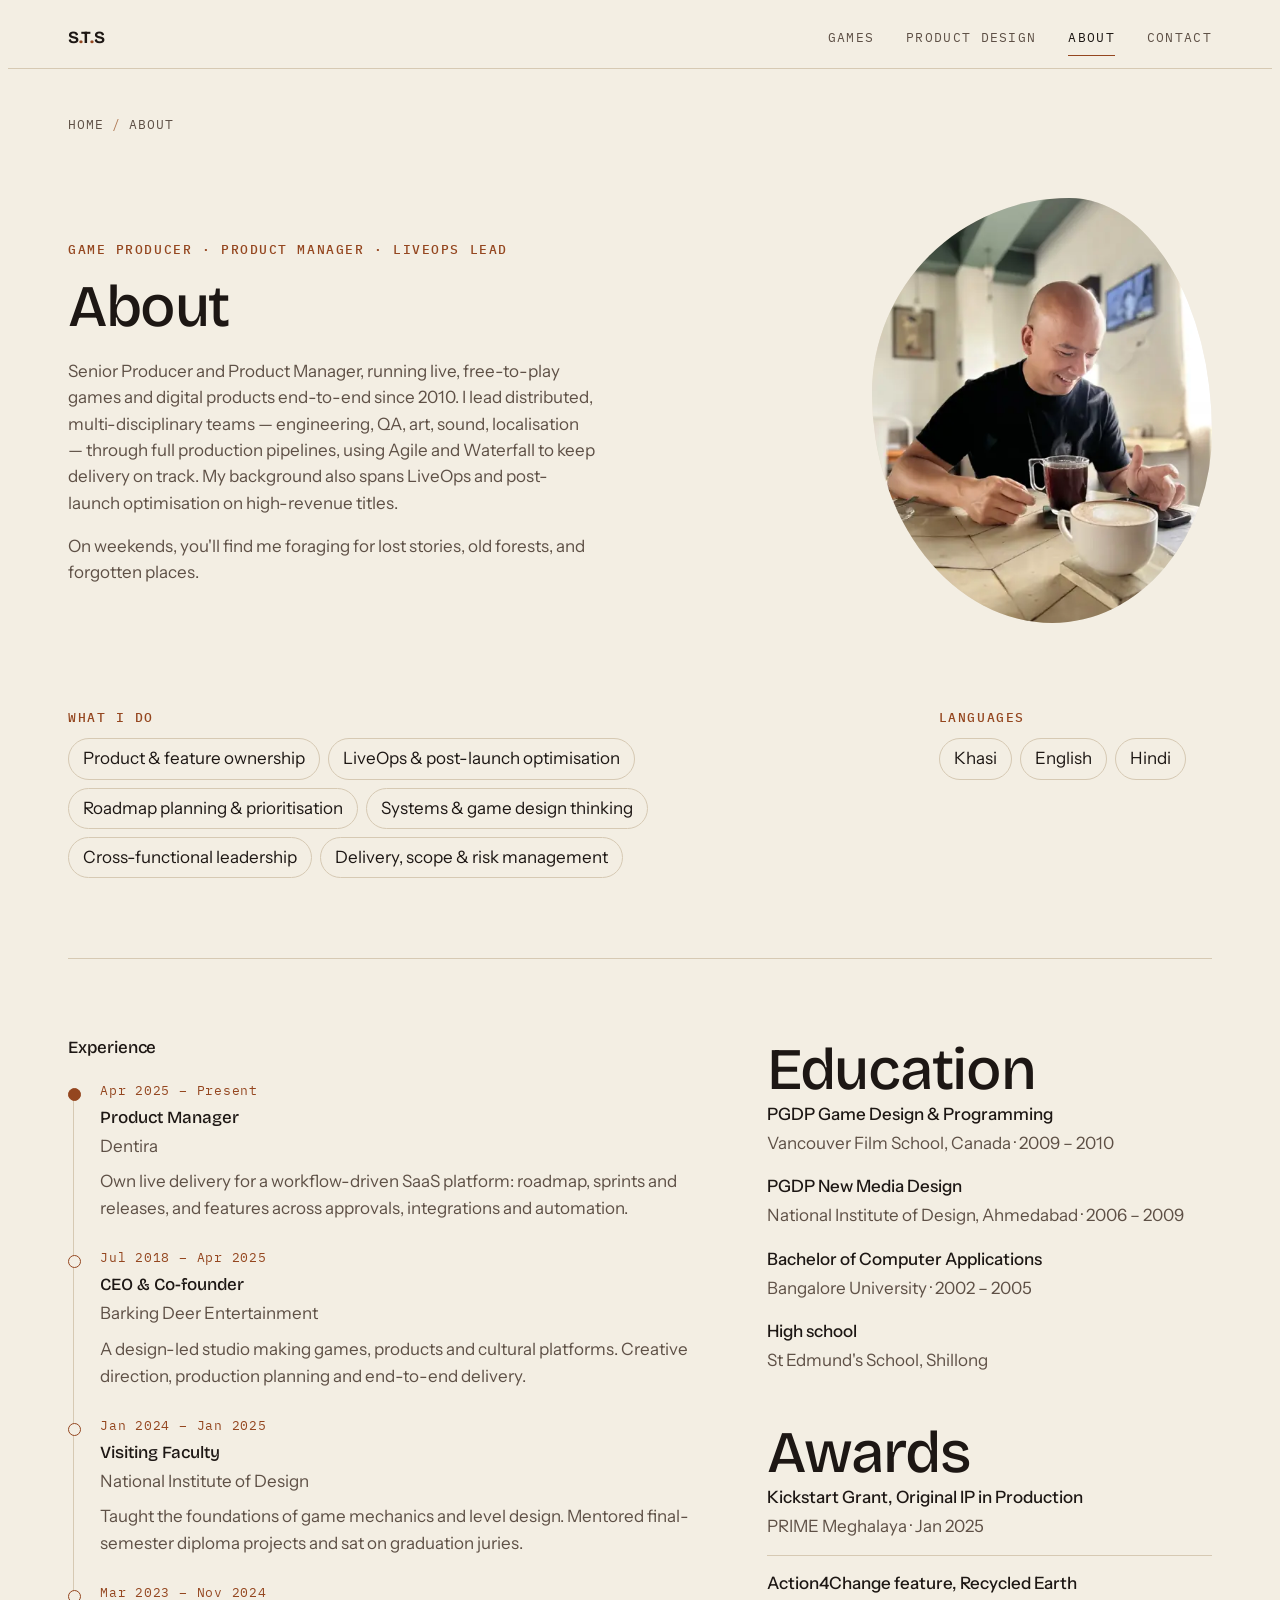
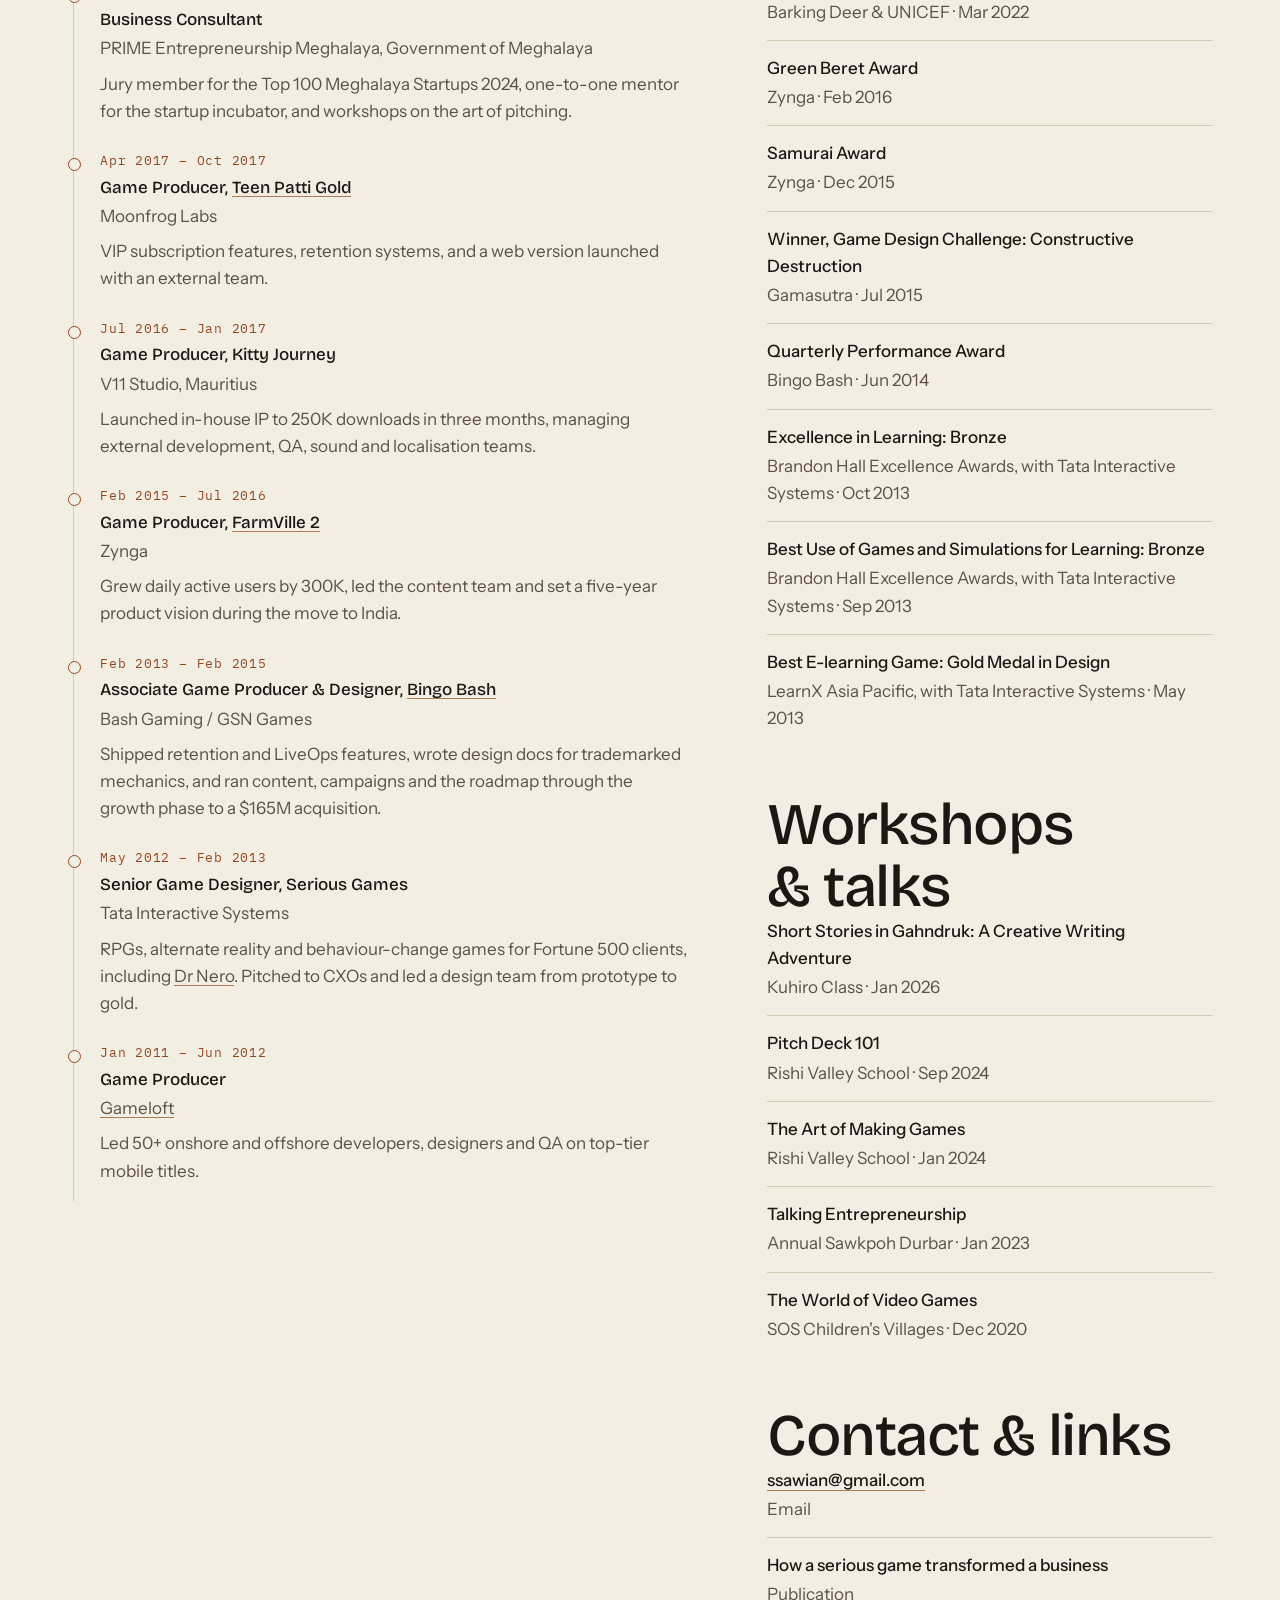
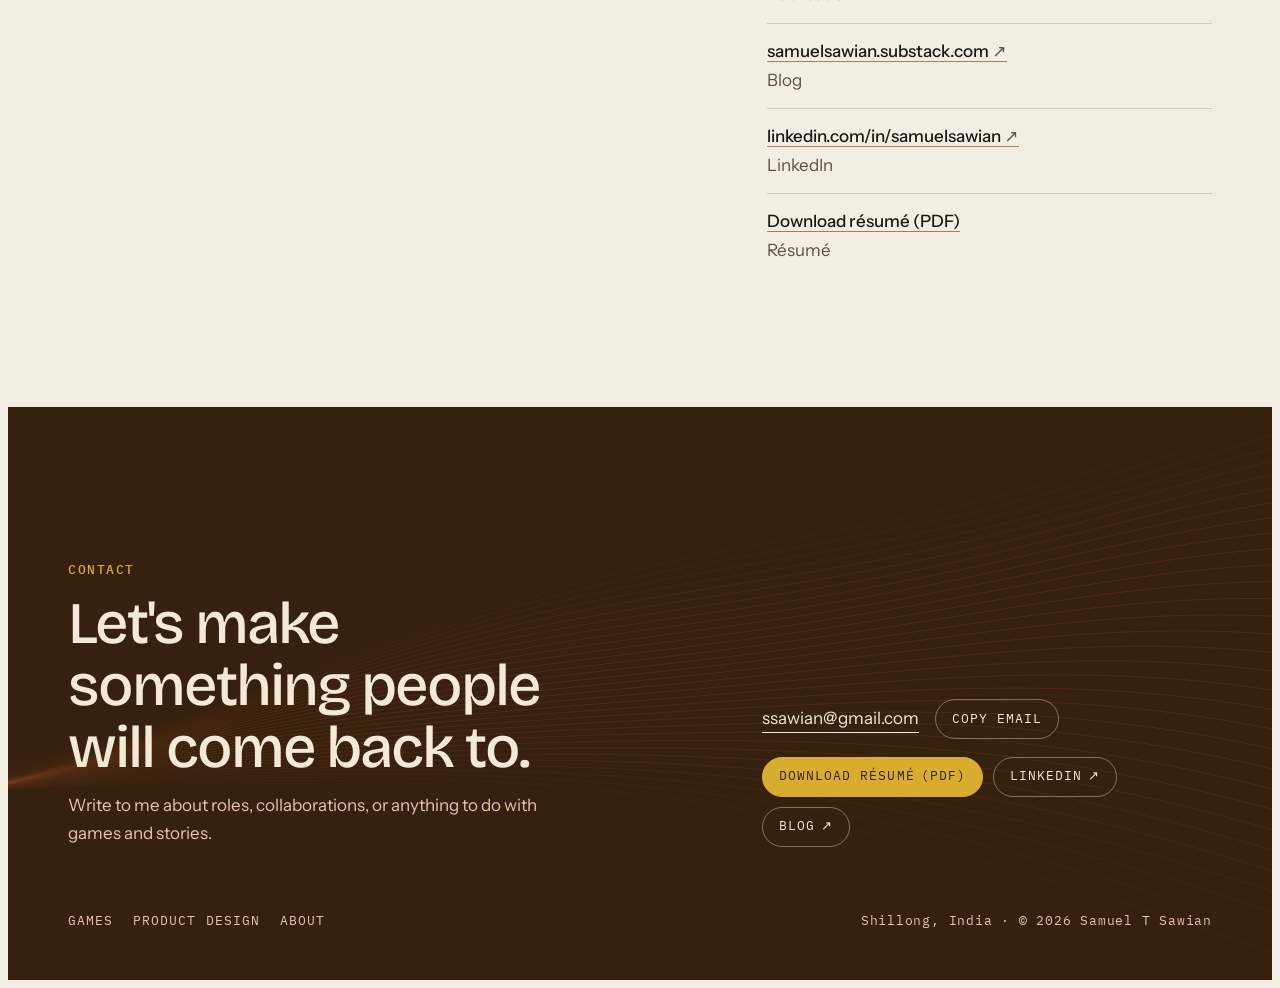
==== commit ef3e608e: "About page: café photo, in colour Co-Authored-By: Claude Opus 5.5 <noreply@anthropic.com> Claude-Ses" ====
--- a/about/index.html
+++ b/about/index.html
@@ -54,7 +54,7 @@
       <h1 style="margin-top:14px">About</h1>
       <div class="lead prose"><p>Senior Producer and Product Manager, running live, free-to-play games and digital products end-to-end since 2010. I lead distributed, multi-disciplinary teams — engineering, QA, art, sound, localisation — through full production pipelines, using Agile and Waterfall to keep delivery on track. My background also spans LiveOps and post-launch optimisation on high-revenue titles.</p><p>On weekends, you'll find me foraging for lost stories, old forests, and forgotten places.</p></div>
     </div>
-    <div class="portrait"><img src="../assets/img/portrait.webp" srcset="../assets/img/portrait-480.webp 480w, ../assets/img/portrait-800.webp 800w, ../assets/img/portrait.webp 1208w" sizes="(max-width: 900px) 280px, 340px" alt="Black and white portrait of Samuel T Sawian seated by a window" width="1208" height="1815" fetchpriority="high"></div>
+    <div class="portrait"><img src="../assets/img/portrait-cafe.webp" srcset="../assets/img/portrait-cafe-480.webp 480w, ../assets/img/portrait-cafe-800.webp 800w, ../assets/img/portrait-cafe.webp 1000w" sizes="(max-width: 900px) 280px, 340px" alt="Samuel T Sawian smiling over coffee at a café table" width="1000" height="1250" fetchpriority="high"></div>
   </section>
   <section class="section" style="padding-top:0">
     <div class="wrap">
--- a/assets/site.css
+++ b/assets/site.css
@@ -502,3 +502,52 @@
 .yt-out{font-family:var(--mono);font-size:var(--fs-s);color:var(--accent);text-decoration:none;letter-spacing:.04em;justify-self:start}
 .yt-out:hover{text-decoration:underline}
 .portrait picture{display:block;width:100%;height:100%}
+
+/* ---------- Character-card hero (trial) ---------- */
+.cardhero{position:relative;overflow:hidden;background:var(--umber, #2a1a10);border-bottom:1px solid var(--line);--wave:var(--mustard, #d8ad2f)}
+.cardhero #waves{position:absolute;inset:0;width:100%;height:100%;pointer-events:none;display:block}
+.cards2{position:relative;display:grid;grid-template-columns:minmax(0,1fr) minmax(0,1fr);gap:clamp(20px,3vw,40px);padding-block:clamp(36px,5vw,64px);align-items:stretch;perspective:1600px}
+.ccard{position:relative;display:grid;gap:14px;align-content:start;background:var(--bg);color:var(--fg);border-radius:22px;padding:clamp(18px,2.4vw,28px);box-shadow:0 24px 60px rgba(0,0,0,.35);transition:transform .5s cubic-bezier(.2,.7,.2,1);min-width:0}
+/* double-rule card border with hex corner studs */
+.ccard::before{content:"";position:absolute;inset:9px;border:1px solid var(--accent);border-radius:15px;pointer-events:none;box-shadow:inset 0 0 0 4px var(--bg), inset 0 0 0 5px color-mix(in srgb, var(--accent) 45%, transparent)}
+.ccard::after{content:"";position:absolute;top:3px;left:50%;width:22px;height:13px;margin-left:-11px;background:var(--accent);clip-path:polygon(25% 0,75% 0,100% 50%,75% 100%,25% 100%,0 50%)}
+.front{transform:rotate(-1.2deg)}
+.back{transform:rotate(1.2deg)}
+.cards2:hover .front{transform:rotate(-1.2deg) translateY(-6px) rotateY(4deg)}
+.cards2:hover .back{transform:rotate(1.2deg) translateY(-6px) rotateY(-4deg)}
+.ccard-top{display:flex;justify-content:space-between;gap:12px;flex-wrap:wrap;padding:4px 6px 0}
+.ccard-top .label{color:var(--accent)}
+.ccard-art{border-radius:12px;overflow:hidden;aspect-ratio:5/4;background:var(--surface);border:1px solid var(--line)}
+.ccard-art picture,.ccard-art img{display:block;width:100%;height:100%;object-fit:cover;object-position:55% 22%}
+.ccard-name{font-size:var(--fs-l);letter-spacing:-.03em;line-height:1;padding-inline:6px}
+.ccard-class{color:var(--accent);padding-inline:6px}
+.ccard-flavour{color:var(--muted);padding:12px 6px 4px;border-top:1px solid var(--line)}
+.cstats{display:grid;grid-template-columns:repeat(2,minmax(0,1fr));gap:0;margin:0;border:1px solid var(--line);border-radius:14px;overflow:hidden}
+.cstats div{display:flex;flex-direction:column;justify-content:flex-start;gap:4px;padding:14px 16px;border-right:1px solid var(--line);border-bottom:1px solid var(--line)}
+.cstats div:nth-child(2n){border-right:0}
+.cstats div:nth-child(n+3){border-bottom:0}
+.cstats dt{font-size:var(--fs-s);color:var(--muted);line-height:1.35}
+.cstats dd{order:-1;margin:0;font-family:var(--display);font-size:var(--fs-l);line-height:1;letter-spacing:-.02em;font-variant-numeric:tabular-nums;color:var(--fg)}
+.cskills{list-style:none;margin:0;padding:0 6px;display:grid;gap:14px}
+.cskills li{display:grid;grid-template-columns:auto minmax(0,1fr);gap:14px;align-items:start;padding-top:14px;border-top:1px solid var(--line)}
+.cskills .hex{width:26px;height:30px;margin-top:2px;background:var(--accent);clip-path:polygon(50% 0,100% 25%,100% 75%,50% 100%,0 75%,0 25%)}
+.cskills li:nth-child(2) .hex{background:var(--mustard, var(--accent))}
+.cskills li:nth-child(3) .hex{background:var(--umber, var(--fg))}
+.cskills h3{font-family:var(--display);font-size:var(--fs-m);font-weight:600;letter-spacing:0;line-height:1.3}
+.cskills p{color:var(--muted);margin-top:2px}
+.cskills .sig{font-size:var(--fs-s);font-family:var(--mono);letter-spacing:.02em;margin-top:6px;color:var(--fg)}
+.cskills .sig a{white-space:nowrap;color:var(--accent);text-decoration:none;border-bottom:1px solid var(--accent-dim)}
+.cskills .sig a:hover{border-color:var(--accent)}
+@media (max-width:900px){
+  .cards2{grid-template-columns:minmax(0,1fr)}
+  .front,.back,.cards2:hover .front,.cards2:hover .back{transform:none}
+}
+@media (prefers-reduced-motion:reduce){.ccard{transition:none}.cards2:hover .front,.cards2:hover .back{transform:rotate(-1.2deg)}.cards2:hover .back{transform:rotate(1.2deg)}}
+.nw{white-space:nowrap}
+.party{display:grid;gap:2px;padding:0 6px}
+.party-title{font-family:var(--display);font-size:var(--fs-m);font-weight:600;letter-spacing:0;line-height:1.3}
+.party p{font-size:var(--fs-s);color:var(--muted)}
+
+.party-stats{margin-top:6px;padding-top:16px;border-top:1px solid var(--line)}
+.cskills li:first-child{border-top:0;padding-top:4px}
+.about-hero .portrait img{filter:none}
